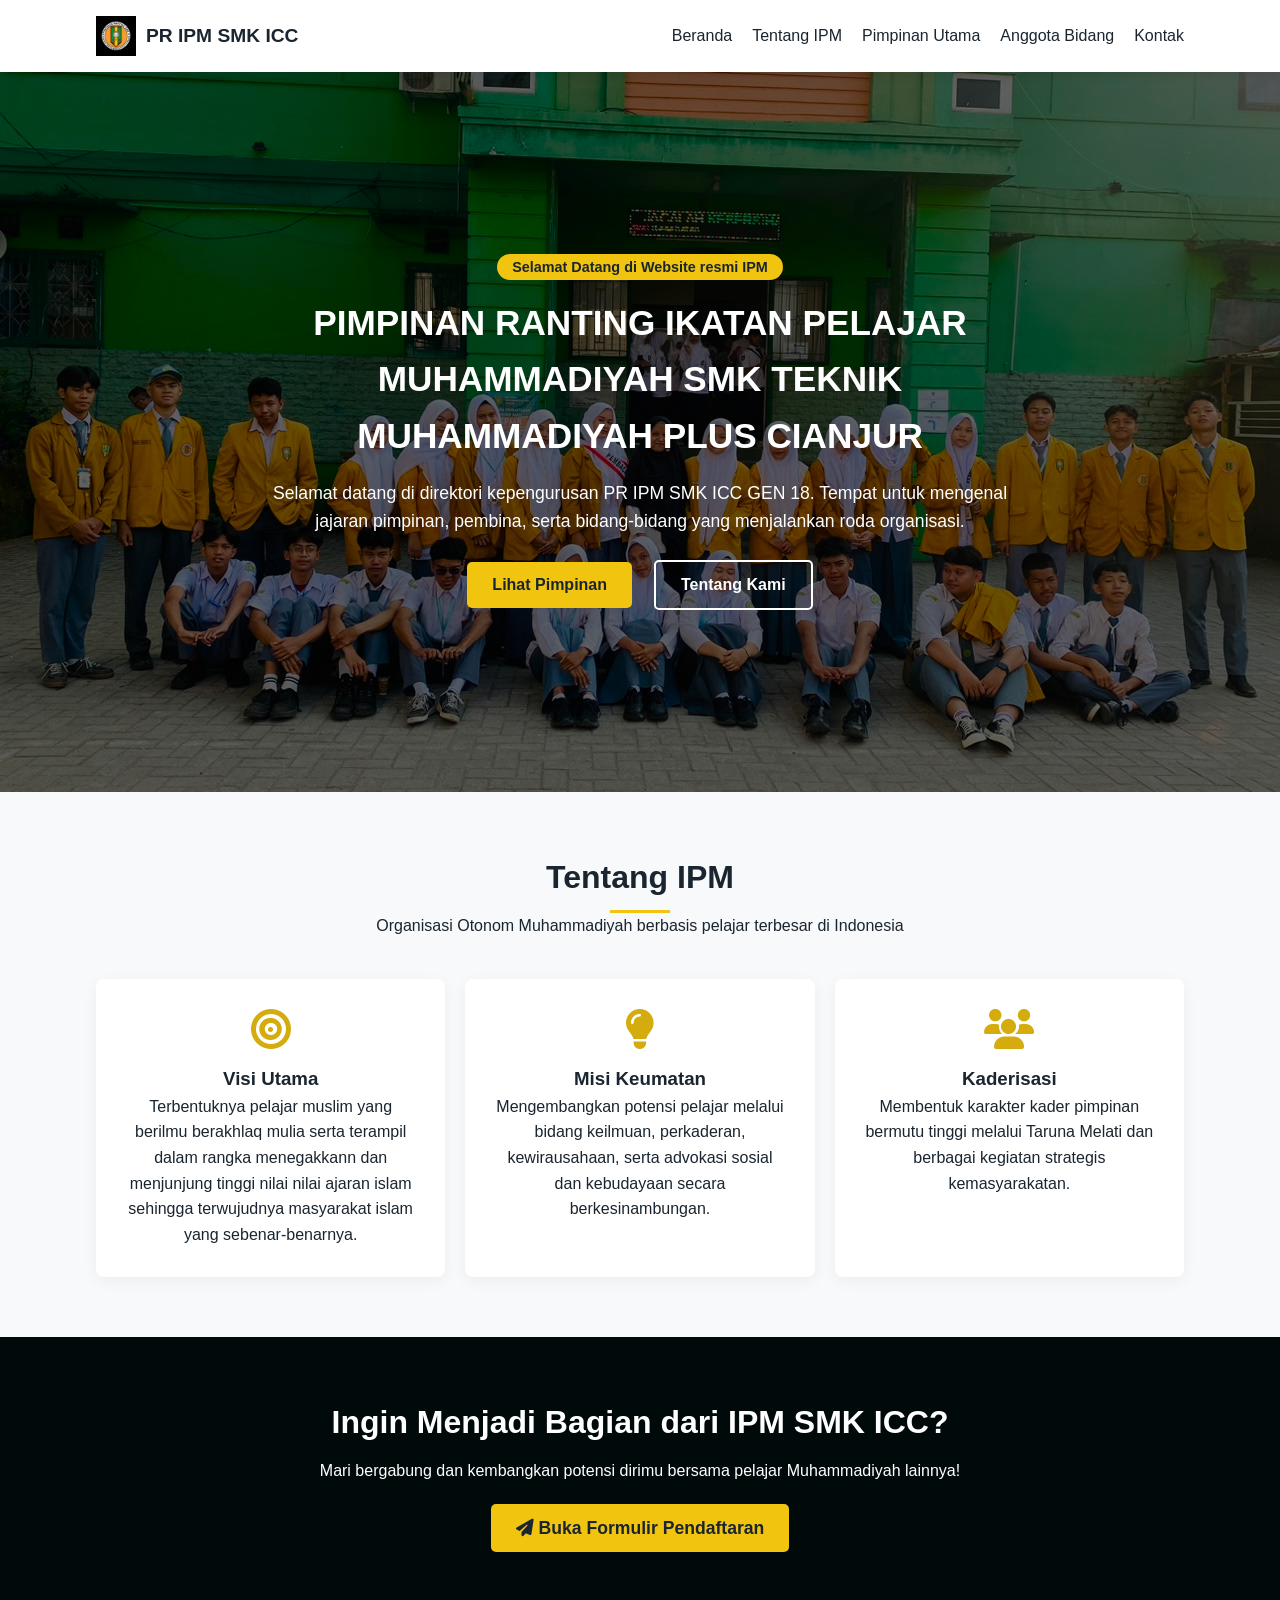
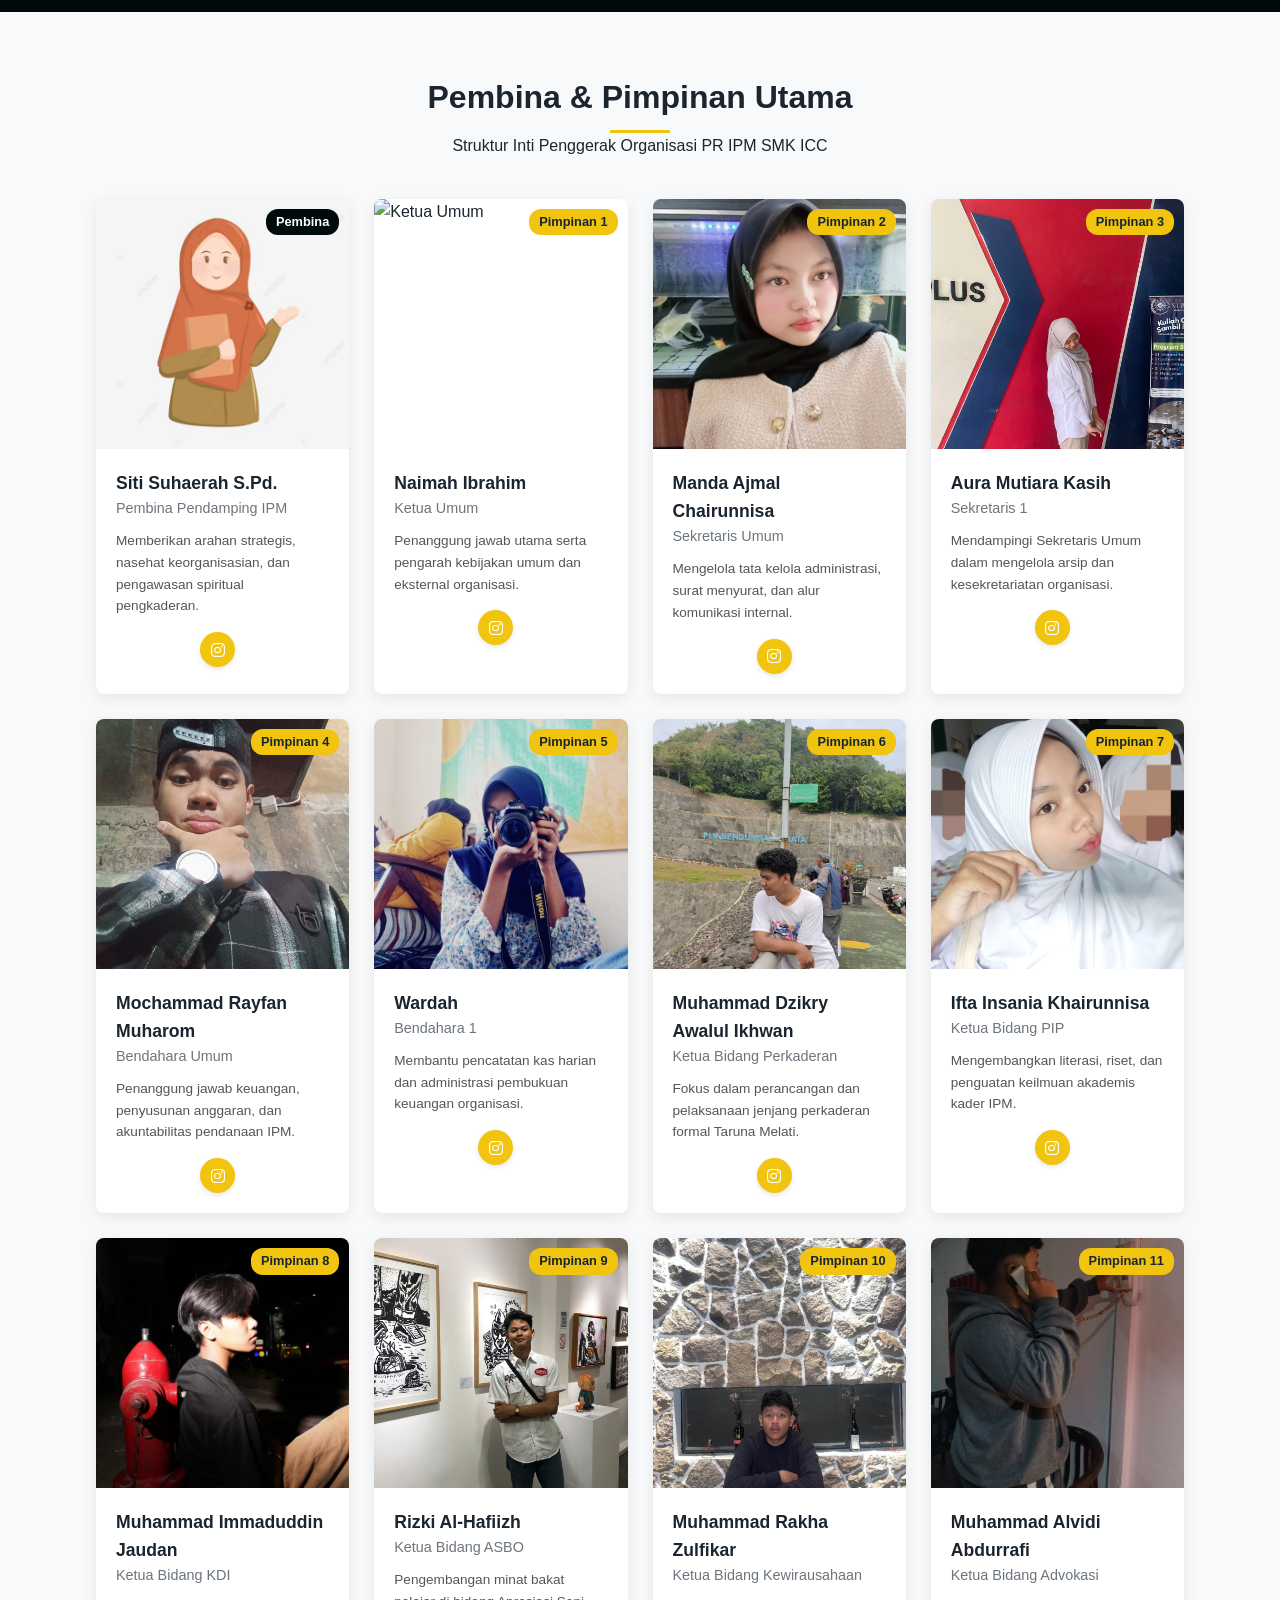
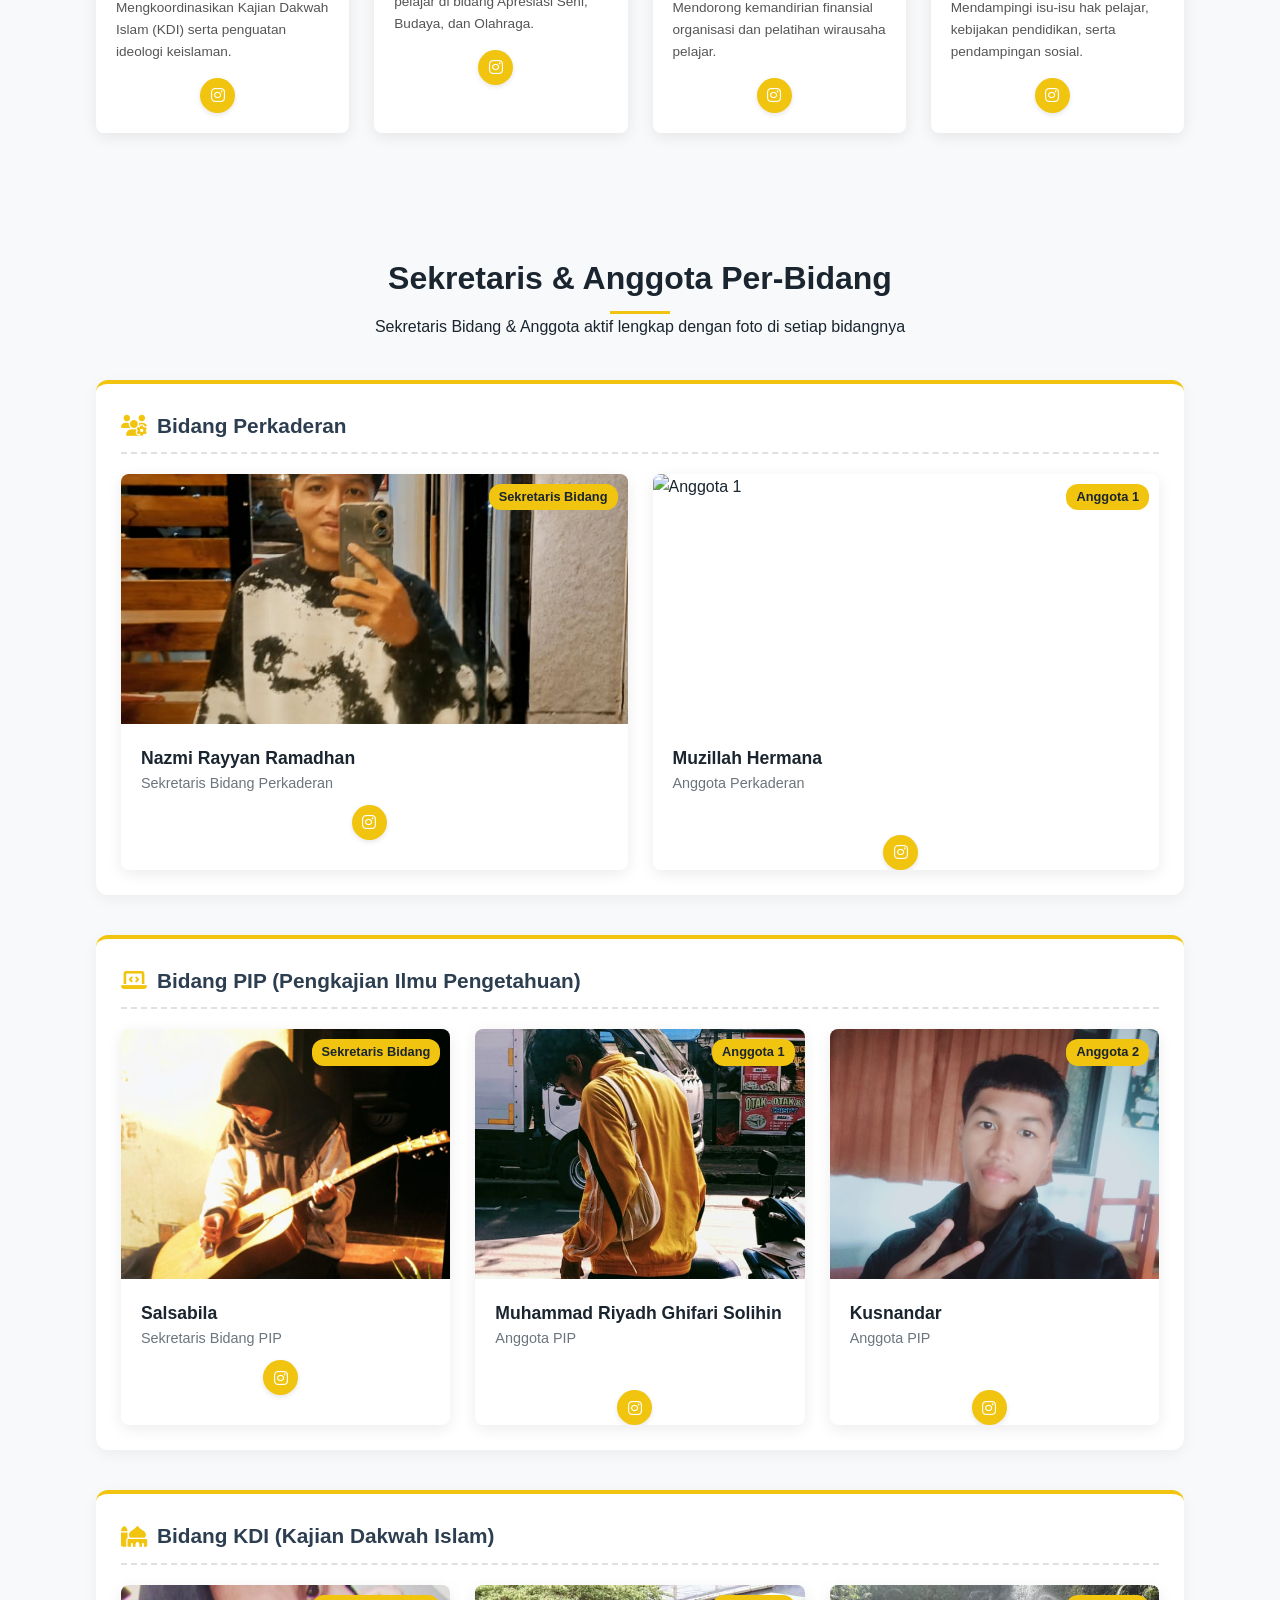
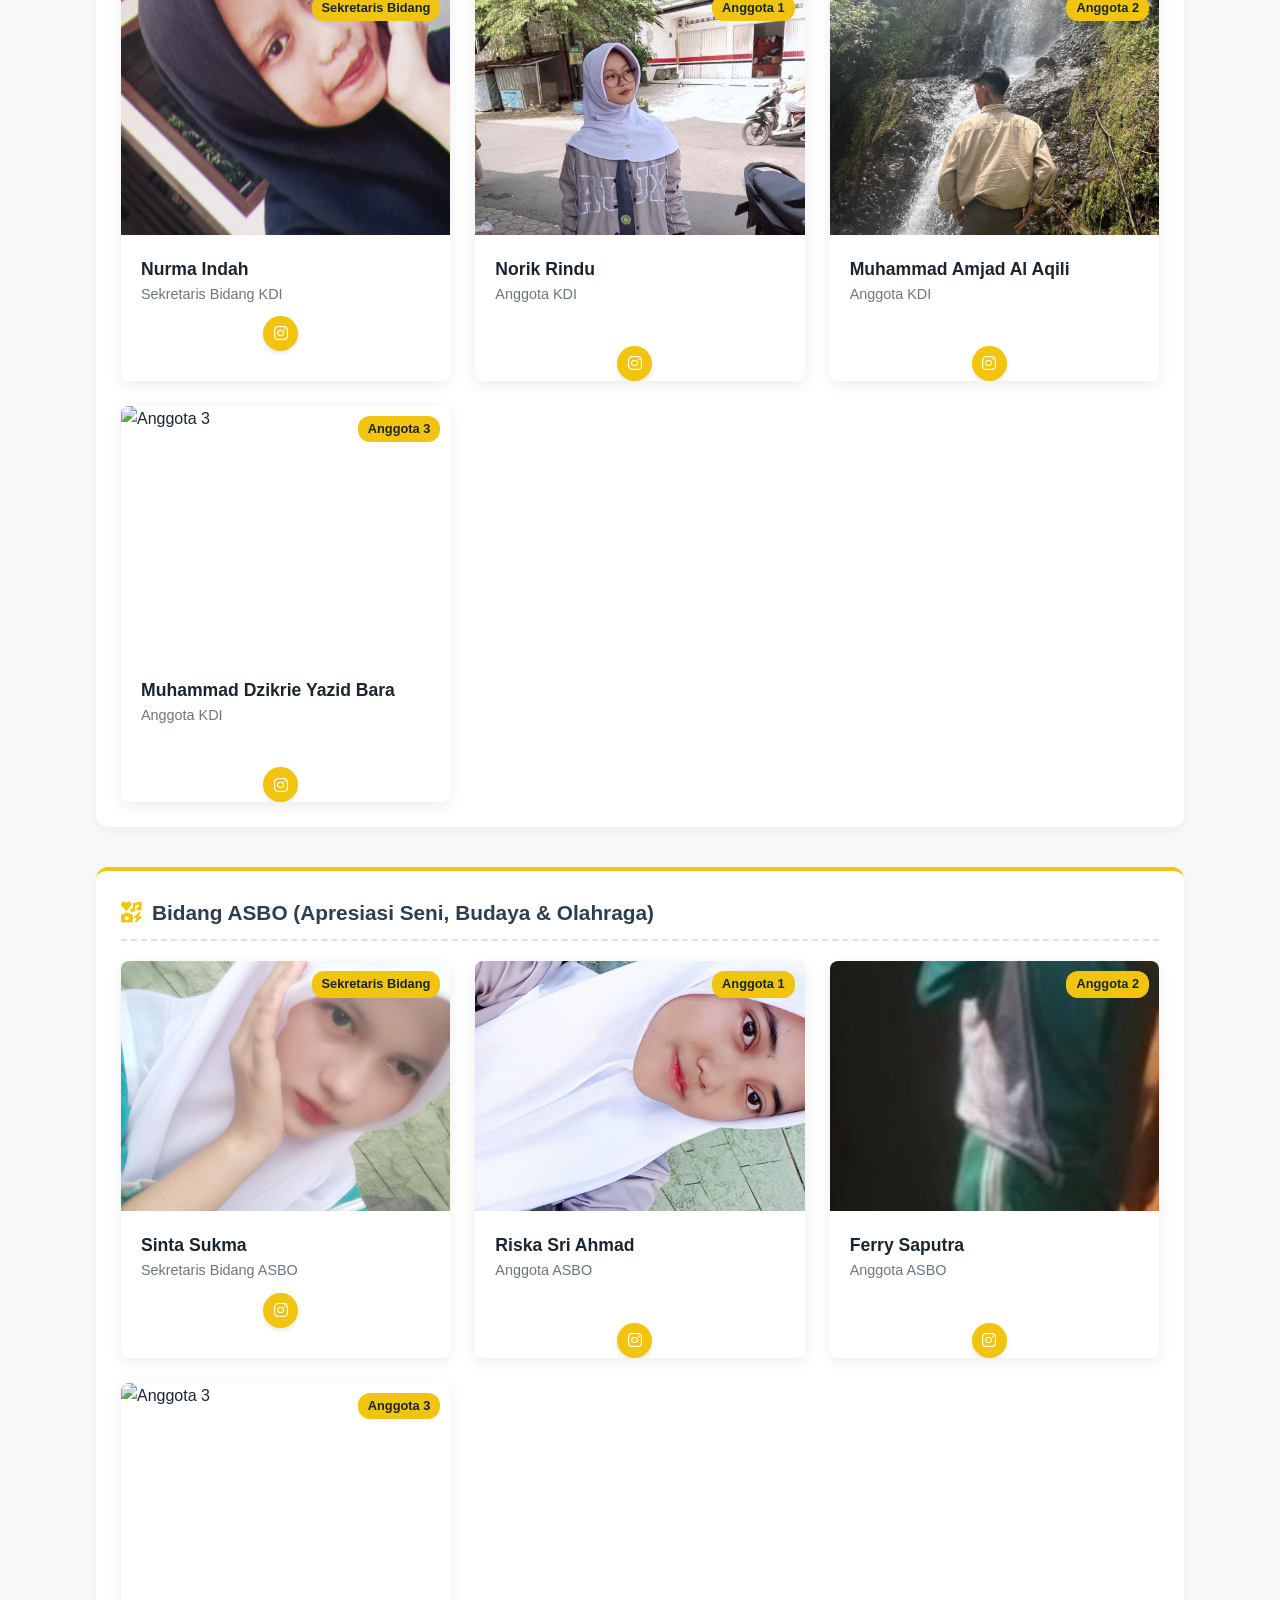
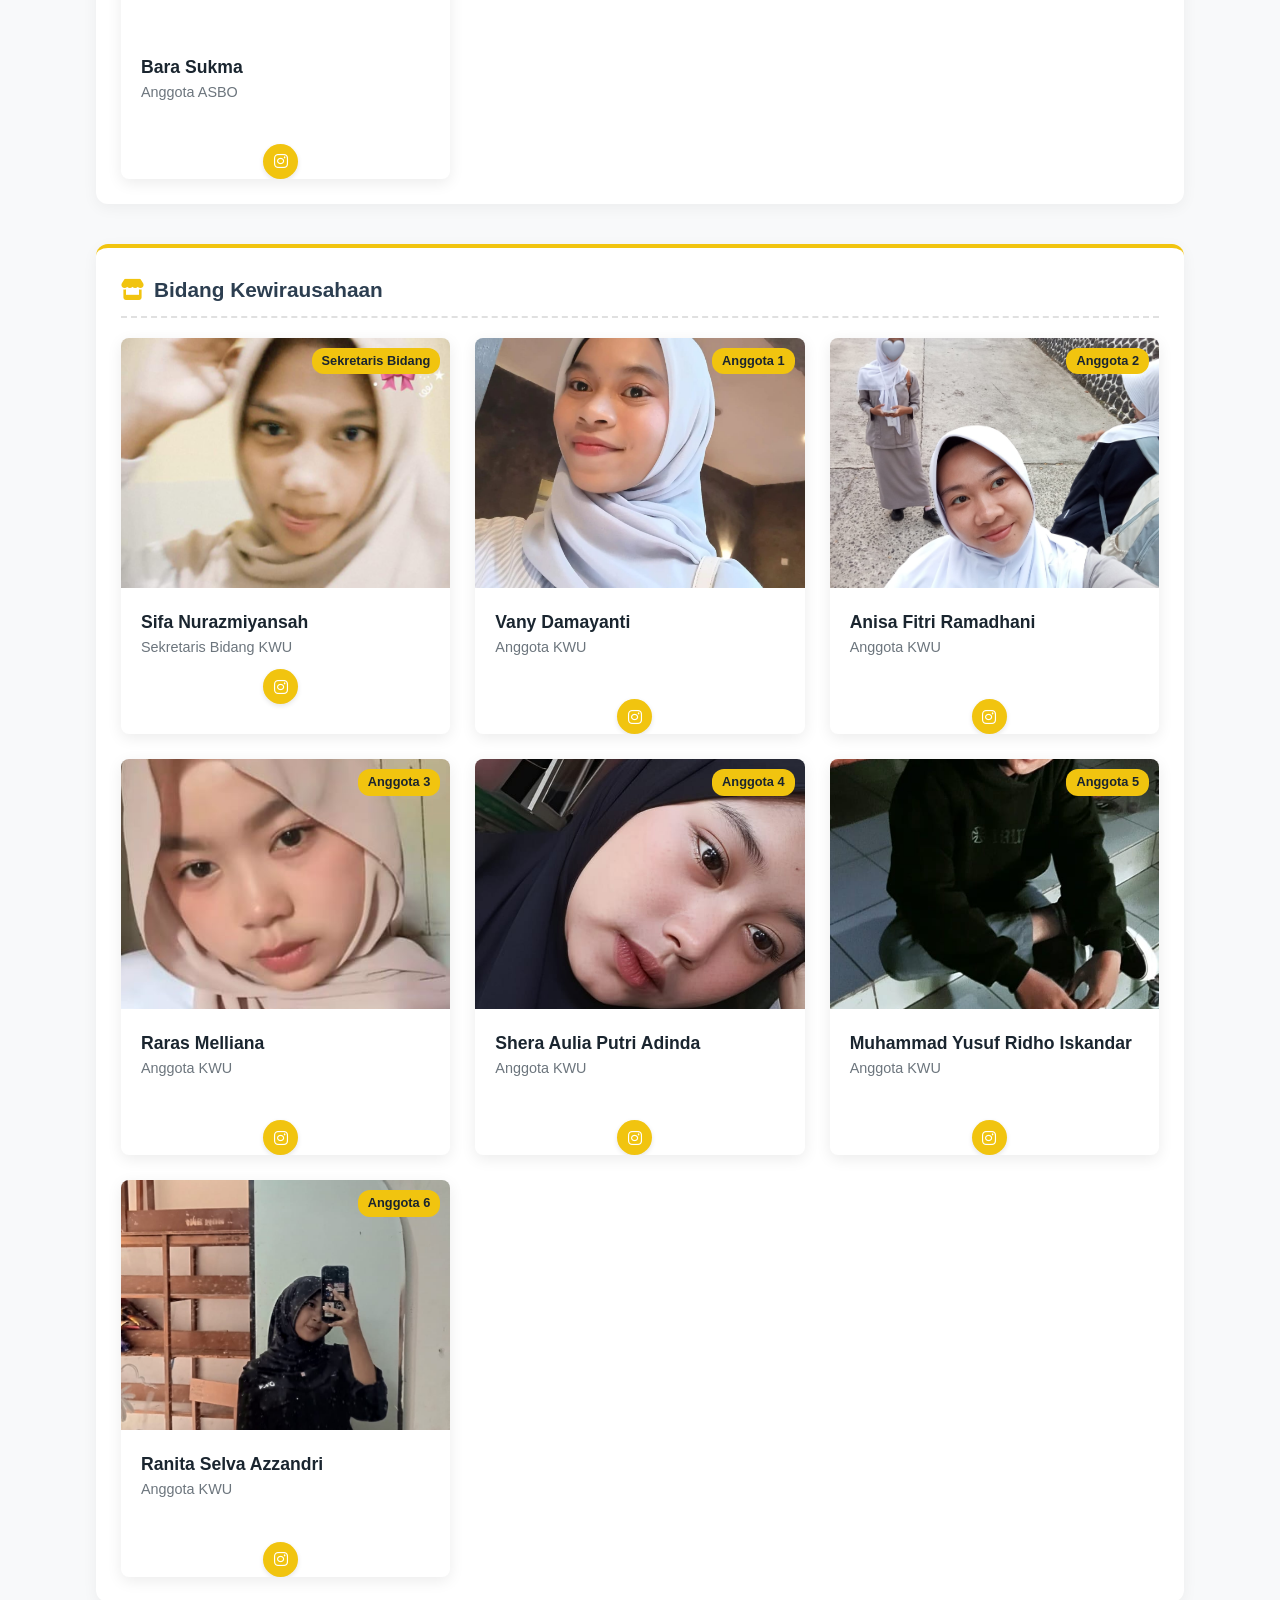
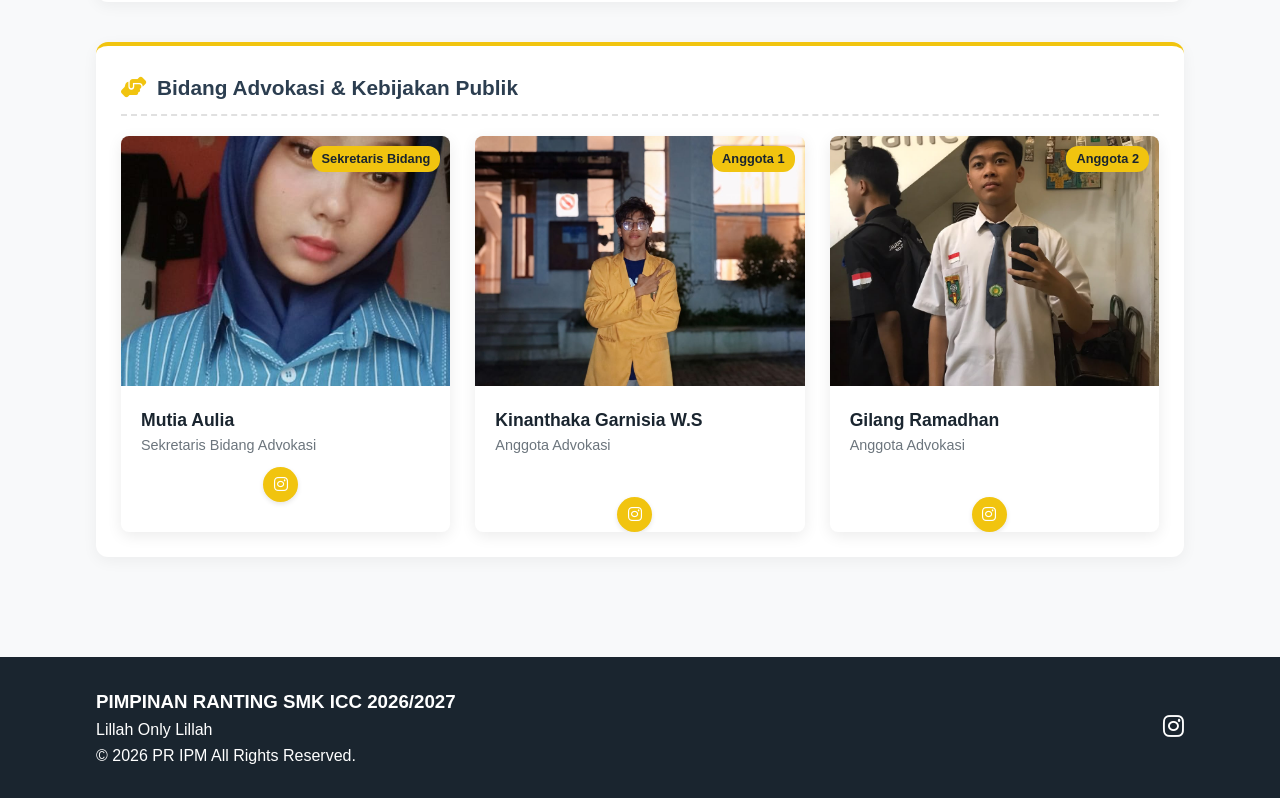
==== index.html @ 5fd7445e "Add files via upload" ====
<!DOCTYPE html>
<html lang="id">
<head>
    <meta charset="UTF-8">
    <meta name="viewport" content="width=device-width, initial-scale=1.0">
    <title>PR IPM SMK ICC - Profil Organisasi</title>
    <link rel="icon" type="image/png" sizes="32x32" href="images/logodanfaviconnobg.jpeg">
    <link rel="apple-touch-icon" sizes="180x180" href="images/logodanfaviconnobg.jpeg">
    <link rel="stylesheet" href="style.css">
    <link rel="stylesheet" href="https://cdnjs.cloudflare.com/ajax/libs/font-awesome/6.4.0/css/all.min.css">
</head>
<body>

    <!-- Header / Navigasi -->
    <header>
        <div class="container navbar">
            <div class="logo">
               <img src="images/logodanfaviconnobg.jpeg" alt="Logo Utama IPM" class="hero-logo">
                <span>PR IPM<b> SMK ICC</b></span>
            </div>
            <nav>
                <ul class="nav-links" id="navLinks">
                    <li><a href="#home">Beranda</a></li>
                    <li><a href="#about">Tentang IPM</a></li>
                    <li><a href="#pimpinan">Pimpinan Utama</a></li>
                    <li><a href="#struktur-bidang">Anggota Bidang</a></li>
                    <li><a href="#kontak">Kontak</a></li>
                </ul>
            </nav>
            <div class="menu-toggle" id="menuToggle">
                <i class="fa-solid fa-bars"></i>
            </div>
        </div>
    </header>

    <!-- Hero Section -->
    <section id="home" class="hero">
     <div class="hero-content">
    <span class="badge">Selamat Datang di Website resmi IPM</span>
    <h1>PIMPINAN RANTING IKATAN PELAJAR MUHAMMADIYAH SMK TEKNIK MUHAMMADIYAH PLUS CIANJUR</h1>
    <p>Selamat datang di direktori kepengurusan PR IPM SMK ICC GEN 18. Tempat untuk mengenal jajaran pimpinan, pembina, serta bidang-bidang yang menjalankan roda organisasi.<p>
    
    <!-- PASTIKAN KEDUA TOMBOL DIBUNGKUS KELAS INI -->
    <div class="hero-buttons">
        <a href="#pimpinan" class="btn btn-primary">Lihat Pimpinan</a>
        <a href="#about" class="btn btn-secondary">Tentang Kami</a>
    </div>
</div>
    </section>

    <!-- Tentang IPM -->
    <section id="about" class="about">
        <div class="container">
            <div class="section-title">
                <h2>Tentang IPM</h2>
                <p>Organisasi Otonom Muhammadiyah berbasis pelajar terbesar di Indonesia</p>
            </div>
            <div class="about-grid">
                <div class="about-card">
                    <i class="fa-solid fa-bullseye card-icon"></i>
                    <h3>Visi Utama</h3>
                    <p>Terbentuknya pelajar muslim yang berilmu berakhlaq mulia serta terampil dalam rangka menegakkann dan menjunjung tinggi nilai nilai ajaran islam sehingga terwujudnya masyarakat islam yang sebenar-benarnya.</p>
                </div>
                <div class="about-card">
                    <i class="fa-solid fa-lightbulb card-icon"></i>
                    <h3>Misi Keumatan</h3>
                    <p>Mengembangkan potensi pelajar melalui bidang keilmuan, perkaderan, kewirausahaan, serta advokasi sosial dan kebudayaan secara berkesinambungan.</p>
                </div>
                <div class="about-card">
                    <i class="fa-solid fa-users card-icon"></i>
                    <h3>Kaderisasi</h3>
                    <p>Membentuk karakter kader pimpinan bermutu tinggi melalui Taruna Melati dan berbagai kegiatan strategis kemasyarakatan.</p>
                </div>
            </div>
        </div>
    </section>

    <!-- Banner Ajakan Pendaftaran -->
    <section class="registration-banner">
        <div class="container registration-content">
            <h2>Ingin Menjadi Bagian dari IPM SMK ICC?</h2>
            <p>Mari bergabung dan kembangkan potensi dirimu bersama pelajar Muhammadiyah lainnya!</p>
            <a href="pendaftaran.html" class="btn btn-register-large">
                <i class="fa-solid fa-paper-plane"></i> Buka Formulir Pendaftaran
            </a>
        </div>
    </section>

    
    <!-- ================= SECTION 1: PEMBINA & PIMPINAN UTAMA ================= -->
    <section id="pimpinan" class="team">
        <div class="container">
            <div class="section-title">
                <h2>Pembina & Pimpinan Utama</h2>
                <p>Struktur Inti Penggerak Organisasi PR IPM SMK ICC</p>
            </div>

            <div class="team-grid">
                <!-- Pembina -->
                <div class="team-card">
                    <div class="team-img-wrapper">
                        <img src="images/pembinaipmjpg.jfif" alt="Pembina IPM">
                        <span class="role-badge pembina-badge">Pembina</span>
                    </div>
                    <div class="team-info">
                        <h3>Siti Suhaerah S.Pd.</h3>
                        <p class="position">Pembina Pendamping IPM</p>
                        <p class="bio">Memberikan arahan strategis, nasehat keorganisasian, dan pengawasan spiritual pengkaderan.</p>
                        <div class="social-links">
                            <a href="https://www.instagram.com/namaprofilig_kamu" target="_blank" rel="noopener noreferrer">
                             <i class="fa-brands fa-instagram"></i>
                              </a>
                        </div>
                    </div>
                </div>

                <!-- 1. Ketua Umum -->
                <div class="team-card">
                    <div class="team-img-wrapper">
                        <img src="https://images.unsplash.com/photo-1507003211169-0a1dd7228f2d?auto=format&fit=crop&q=80&w=500" alt="Ketua Umum">
                        <span class="role-badge">Pimpinan 1</span>
                    </div>
                    <div class="team-info">
                        <h3>Naimah Ibrahim</h3>
                        <p class="position">Ketua Umum</p>
                        <p class="bio">Penanggung jawab utama serta pengarah kebijakan umum dan eksternal organisasi.</p>
                        <div class="social-links">
                            <a href="https://www.instagram.com/nemahmdn_" target="_blank" rel="noopener noreferrer">
                             <i class="fa-brands fa-instagram"></i>
                              </a>
                        </div>
                    </div>
                </div>

                <!-- 2. Sekretaris Umum -->
                <div class="team-card">
                    <div class="team-img-wrapper">
                        <img src="images/sekum.jpeg" alt="Sekretaris Umum">
                        <span class="role-badge">Pimpinan 2</span>
                    </div>
                    <div class="team-info">
                        <h3>Manda Ajmal Chairunnisa</h3>
                        <p class="position">Sekretaris Umum</p>
                        <p class="bio">Mengelola tata kelola administrasi, surat menyurat, dan alur komunikasi internal.</p>
                        <div class="social-links">
                            <a href="https://www.instagram.com/love_lymanda" target="_blank" rel="noopener noreferrer">
                             <i class="fa-brands fa-instagram"></i>
                              </a>
                        </div>
                    </div>
                </div>

                <!-- 3. Sekretaris 1 -->
                <div class="team-card">
                    <div class="team-img-wrapper">
                        <img src="images/sektu.jpeg" alt="Sekretaris 1">
                        <span class="role-badge">Pimpinan 3</span>
                    </div>
                    <div class="team-info">
                        <h3>Aura Mutiara Kasih</h3>
                        <p class="position">Sekretaris 1</p>
                        <p class="bio">Mendampingi Sekretaris Umum dalam mengelola arsip dan kesekretariatan organisasi.</p>
                        <div class="social-links">
                            <a href="https://www.instagram.com/aurapearlyyy" target="_blank" rel="noopener noreferrer">
                             <i class="fa-brands fa-instagram"></i>
                              </a>
                        </div>
                    </div>
                </div>

                <!-- 4. Bendahara Umum -->
                <div class="team-card">
                    <div class="team-img-wrapper">
                        <img src="images/bendumganteng.jpeg" alt="Bendahara Umum">
                        <span class="role-badge">Pimpinan 4</span>
                    </div>
                    <div class="team-info">
                        <h3>Mochammad Rayfan Muharom</h3>
                        <p class="position">Bendahara Umum</p>
                        <p class="bio">Penanggung jawab keuangan, penyusunan anggaran, dan akuntabilitas pendanaan IPM.</p>
                        <div class="social-links">
                            <a href="https://www.instagram.com/theyycallmereyyy" target="_blank" rel="noopener noreferrer">
                             <i class="fa-brands fa-instagram"></i>
                              </a>
                        </div>
                    </div>
                </div>

                <!-- 5. Bendahara 1 -->
                <div class="team-card">
                    <div class="team-img-wrapper">
                        <img src="images/bendaharasatu.jpeg" alt="Bendahara 1">
                        <span class="role-badge">Pimpinan 5</span>
                    </div>
                    <div class="team-info">
                        <h3>Wardah</h3>
                        <p class="position">Bendahara 1</p>
                        <p class="bio">Membantu pencatatan kas harian dan administrasi pembukuan keuangan organisasi.</p>
                        <div class="social-links">
                            <a href="https://www.instagram.com/yone_woo" target="_blank" rel="noopener noreferrer">
                             <i class="fa-brands fa-instagram"></i>
                              </a>
                        </div>
                    </div>
                </div>

                <!-- 6. Kabid Perkaderan -->
                <div class="team-card">
                    <div class="team-img-wrapper">
                        <img src="images/kabidperka.png" alt="Kabid Perkaderan">
                        <span class="role-badge">Pimpinan 6</span>
                    </div>
                    <div class="team-info">
                        <h3>Muhammad Dzikry Awalul Ikhwan</h3>
                        <p class="position">Ketua Bidang Perkaderan</p>
                        <p class="bio">Fokus dalam perancangan dan pelaksanaan jenjang perkaderan formal Taruna Melati.</p>
                        <div class="social-links">
                            <a href="https://www.instagram.com/alul76541" target="_blank" rel="noopener noreferrer">
                             <i class="fa-brands fa-instagram"></i>
                              </a>
                        </div>
                    </div>
                </div>

                <!-- 7. Kabid PIP -->
                <div class="team-card">
                    <div class="team-img-wrapper">
                        <img src="images/kabidpip.jpeg" alt="Kabid PIP">
                        <span class="role-badge">Pimpinan 7</span>
                    </div>
                    <div class="team-info">
                        <h3>Ifta Insania Khairunnisa</h3>
                        <p class="position">Ketua Bidang PIP</p>
                        <p class="bio">Mengembangkan literasi, riset, dan penguatan keilmuan akademis kader IPM.</p>
                        <div class="social-links">
                            <a href="https://www.instagram.com/ifta_mintchoco" target="_blank" rel="noopener noreferrer">
                             <i class="fa-brands fa-instagram"></i>
                              </a>
                        </div>
                    </div>
                </div>

                <!-- 8. Kabid KDI -->
                <div class="team-card">
                    <div class="team-img-wrapper">
                        <img src="images/kabidkdi.png" alt="Kabid KDI">
                        <span class="role-badge">Pimpinan 8</span>
                    </div>
                    <div class="team-info">
                        <h3>Muhammad Immaduddin Jaudan</h3>
                        <p class="position">Ketua Bidang KDI</p>
                        <p class="bio">Mengkoordinasikan Kajian Dakwah Islam (KDI) serta penguatan ideologi keislaman.</p>
                        <div class="social-links">
                            <a href="https://www.instagram.com/_imaddn_jaudan" target="_blank" rel="noopener noreferrer">
                             <i class="fa-brands fa-instagram"></i>
                              </a>
                        </div>
                    </div>
                </div>

                <!-- 9. Kabid ASBO -->
                <div class="team-card">
                    <div class="team-img-wrapper">
                        <img src="images/kabidasbo.jpeg" alt="Kabid ASBO">
                        <span class="role-badge">Pimpinan 9</span>
                    </div>
                    <div class="team-info">
                        <h3>Rizki Al-Hafiizh</h3>
                        <p class="position">Ketua Bidang ASBO</p>
                        <p class="bio">Pengembangan minat bakat pelajar di bidang Apresiasi Seni, Budaya, dan Olahraga.</p>
                        <div class="social-links">
                            <a href="https://www.instagram.com/hafiizh001" target="_blank" rel="noopener noreferrer">
                             <i class="fa-brands fa-instagram"></i>
                              </a>
                        </div>
                    </div>
                </div>

                <!-- 10. Kabid KWU -->
                <div class="team-card">
                    <div class="team-img-wrapper">
                        <img src="images/kabidkwu.png" alt="Kabid KWU">
                        <span class="role-badge">Pimpinan 10</span>
                    </div>
                    <div class="team-info">
                        <h3>Muhammad Rakha Zulfikar</h3>
                        <p class="position">Ketua Bidang Kewirausahaan</p>
                        <p class="bio">Mendorong kemandirian finansial organisasi dan pelatihan wirausaha pelajar.</p>
                        <div class="social-links">
                            <a href="https://www.instagram.com/rakha_oo1" target="_blank" rel="noopener noreferrer">
                             <i class="fa-brands fa-instagram"></i>
                              </a>
                        </div>
                    </div>
                </div>

                <!-- 11. Kabid Advokasi -->
                <div class="team-card">
                    <div class="team-img-wrapper">
                        <img src="images/kabidadvo.jpeg" alt="Kabid Advokasi">
                        <span class="role-badge">Pimpinan 11</span>
                    </div>
                    <div class="team-info">
                        <h3>Muhammad Alvidi Abdurrafi</h3>
                        <p class="position">Ketua Bidang Advokasi</p>
                        <p class="bio">Mendampingi isu-isu hak pelajar, kebijakan pendidikan, serta pendampingan sosial.</p>
                        <div class="social-links">
                            <a href="https://www.instagram.com/_205609" target="_blank" rel="noopener noreferrer">
                             <i class="fa-brands fa-instagram"></i>
                              </a>
                        </div>
                    </div>
                </div>

            </div>
        </div>
    </section>


    <!-- ================= SECTION 2: STRUKTUR SEKRETARIS & ANGGOTA BIDANG ================= -->
    <section id="struktur-bidang" class="bidang-section">
        <div class="container">
            <div class="section-title">
                <h2>Sekretaris & Anggota Per-Bidang</h2>
                <p>Sekretaris Bidang & Anggota aktif lengkap dengan foto di setiap bidangnya</p>
            </div>

            <!-- BIDANG 1: PERKADERAN -->
            <div class="bidang-block">
                <h3 class="bidang-title"><i class="fa-solid fa-users-gear"></i> Bidang Perkaderan</h3>
                <div class="team-grid">
                    <!-- Sekbid -->
                    <div class="team-card">
                        <div class="team-img-wrapper">
                            <img src="images/sekbidperka.jpeg" alt="Sekbid Perkaderan">
                            <span class="role-badge sekbid-badge">Sekretaris Bidang</span>
                        </div>
                        <div class="team-info">
                            <h3>Nazmi Rayyan Ramadhan</h3>
                            <p class="position">Sekretaris Bidang Perkaderan</p>
                            <div class="social-links">
                            <a href="https://www.instagram.com/nazz_oconner" target="_blank" rel="noopener noreferrer">
                             <i class="fa-brands fa-instagram"></i>
                              </a>
                        </div>
                        </div>
                    </div>
                    <!-- Anggota 1-5 -->
                    <div class="team-card"><div class="team-img-wrapper"><img src="https://images.unsplash.com/photo-1507003211169-0a1dd7228f2d?auto=format&fit=crop&q=80&w=500" alt="Anggota 1"><span class="role-badge anggota-badge">Anggota 1</span></div><div class="team-info"><h3>Muzillah Hermana</h3><p class="position">Anggota Perkaderan</p></div>
                <div class="social-links">
                            <a href="https://www.instagram.com/namaprofilig_kamu" target="_blank" rel="noopener noreferrer">
                             <i class="fa-brands fa-instagram"></i>
                              </a>
                        </div>
                    </div>
                </div>
            </div>

            <!-- BIDANG 2: PIP -->
            <div class="bidang-block">
                <h3 class="bidang-title"><i class="fa-solid fa-laptop-code"></i> Bidang PIP (Pengkajian Ilmu Pengetahuan)</h3>
                <div class="team-grid">
                    <div class="team-card">
                        <div class="team-img-wrapper">
                            <img src="images/sekbidpip.jpeg" alt="Sekbid PIP">
                            <span class="role-badge sekbid-badge">Sekretaris Bidang</span>
                        </div>
                        <div class="team-info">
                            <h3>Salsabila</h3>
                            <p class="position">Sekretaris Bidang PIP</p><div class="social-links">
                            <a href="https://www.instagram.com/bilaajah_nell " target="_blank" rel="noopener noreferrer">
                             <i class="fa-brands fa-instagram"></i>
                              </a>
                        </div>

                        </div>
                    </div>
                    <div class="team-card"><div class="team-img-wrapper"><img src="images/angbid1pip.jpeg" alt="Anggota 1"><span class="role-badge anggota-badge">Anggota 1</span></div><div class="team-info"><h3>Muhammad Riyadh Ghifari Solihin</h3><p class="position">Anggota PIP</p></div>
                <div class="social-links">
                            <a href="https://www.instagram.com/ryuuuu_133" target="_blank" rel="noopener noreferrer">
                             <i class="fa-brands fa-instagram"></i>
                              </a>
                        </div>
                    </div>
                    <div class="team-card"><div class="team-img-wrapper"><img src="images/angbid2pip.jpeg" alt="Anggota 2"><span class="role-badge anggota-badge">Anggota 2</span></div><div class="team-info"><h3>Kusnandar</h3><p class="position">Anggota PIP</p></div>
                    <div class="social-links">
                            <a href="https://www.instagram.com/nards_123" target="_blank" rel="noopener noreferrer">
                             <i class="fa-brands fa-instagram"></i>
                              </a>
                        </div>
                    </div>
                   
                </div>
            </div>

            <!-- BIDANG 3: KDI -->
            <div class="bidang-block">
                <h3 class="bidang-title"><i class="fa-solid fa-mosque"></i> Bidang KDI (Kajian Dakwah Islam)</h3>
                <div class="team-grid">
                    <div class="team-card">
                        <div class="team-img-wrapper">
                            <img src="images/sekbidkdi.jpeg" alt="Sekbid KDI">
                            <span class="role-badge sekbid-badge">Sekretaris Bidang</span>
                        </div>
                        <div class="team-info">
                            <h3>Nurma Indah</h3>
                            <p class="position">Sekretaris Bidang KDI</p>
                            <div class="social-links">
                            <a href="https://www.instagram.com/nnurrmaaaaa" target="_blank" rel="noopener noreferrer">
                             <i class="fa-brands fa-instagram"></i>
                              </a>
                        </div>
                        </div>
                    </div>
                    <div class="team-card"><div class="team-img-wrapper"><img src="images/angbidkdi1.jpeg" alt="Anggota 1"><span class="role-badge anggota-badge">Anggota 1</span></div><div class="team-info"><h3>Norik Rindu</h3><p class="position">Anggota KDI</p></div>
                <div class="social-links">
                            <a href="https://www.instagram.com/kironudnir" target="_blank" rel="noopener noreferrer">
                             <i class="fa-brands fa-instagram"></i>
                              </a>
                        </div>
                    </div>
                    <div class="team-card"><div class="team-img-wrapper"><img src="images/angbid2kdi.jpeg" alt="Anggota 2"><span class="role-badge anggota-badge">Anggota 2</span></div><div class="team-info"><h3>Muhammad Amjad Al Aqili</h3><p class="position">Anggota KDI</p></div>
                <div class="social-links">
                            <a href="https://www.instagram.com/al_qil29" target="_blank" rel="noopener noreferrer">
                             <i class="fa-brands fa-instagram"></i>
                              </a>
                        </div>
                    </div>
                    <div class="team-card"><div class="team-img-wrapper"><img src="https://images.unsplash.com/photo-1534528741775-53994a69daeb?auto=format&fit=crop&q=80&w=500" alt="Anggota 3"><span class="role-badge anggota-badge">Anggota 3</span></div><div class="team-info"><h3>Muhammad Dzikrie Yazid Bara</h3><p class="position">Anggota KDI</p></div>
                <div class="social-links">
                            <a href="https://www.instagram.com/namaprofilig_kamu" target="_blank" rel="noopener noreferrer">
                             <i class="fa-brands fa-instagram"></i>
                              </a>
                        </div>
                    </div>
                   
                </div>
            </div>

            <!-- BIDANG 4: ASBO -->
            <div class="bidang-block">
                <h3 class="bidang-title"><i class="fa-solid fa-icons"></i> Bidang ASBO (Apresiasi Seni, Budaya & Olahraga)</h3>
                <div class="team-grid">
                    <div class="team-card">
                        <div class="team-img-wrapper">
                            <img src="images/sekbidasbo.jpeg" alt="Sekbid ASBO">
                            <span class="role-badge sekbid-badge">Sekretaris Bidang</span>
                        </div>
                        <div class="team-info">
                            <h3>Sinta Sukma</h3>
                            <p class="position">Sekretaris Bidang ASBO</p>
                            <div class="social-links">
                            <a href="https://www.instagram.com/shen_s.t.a" target="_blank" rel="noopener noreferrer">
                             <i class="fa-brands fa-instagram"></i>
                              </a>
                        </div>
                    </div>
                    </div>
                    <div class="team-card"><div class="team-img-wrapper"><img src="images/angbidaso1.jpeg" alt="Anggota 1"><span class="role-badge anggota-badge">Anggota 1</span></div><div class="team-info"><h3>Riska Sri Ahmad</h3><p class="position">Anggota ASBO</p></div>
                <div class="social-links">
                            <a href="https://www.instagram.com/riss.62" target="_blank" rel="noopener noreferrer">
                             <i class="fa-brands fa-instagram"></i>
                              </a>
                        </div>
                    </div>
                    <div class="team-card"><div class="team-img-wrapper"><img src="images/angbidasbo2.jpeg" alt="Anggota 2"><span class="role-badge anggota-badge">Anggota 2</span></div><div class="team-info"><h3>Ferry Saputra</h3><p class="position">Anggota ASBO</p></div>
                <div class="social-links">
                            <a href="https://www.instagram.com/ferryysptra" target="_blank" rel="noopener noreferrer">
                             <i class="fa-brands fa-instagram"></i>
                              </a>
                        </div>
                    </div>
                    <div class="team-card"><div class="team-img-wrapper"><img src="https://images.unsplash.com/photo-1519085360753-af0119f7cbe7?auto=format&fit=crop&q=80&w=500" alt="Anggota 3"><span class="role-badge anggota-badge">Anggota 3</span></div><div class="team-info"><h3>Bara Sukma</h3><p class="position">Anggota ASBO</p></div>
                <div class="social-links">
                            <a href="https://www.instagram.com/namaprofilig_kamu" target="_blank" rel="noopener noreferrer">
                             <i class="fa-brands fa-instagram"></i>
                              </a>
                        </div>
                    </div>
                    
                </div>
            </div>

            <!-- BIDANG 5: KEWIRAUSAHAAN -->
            <div class="bidang-block">
                <h3 class="bidang-title"><i class="fa-solid fa-store"></i> Bidang Kewirausahaan</h3>
                <div class="team-grid">
                    <div class="team-card">
                        <div class="team-img-wrapper">
                            <img src="images/sekbidkwu.jpeg" alt="Sekbid KWU">
                            <span class="role-badge sekbid-badge">Sekretaris Bidang</span>
                        </div>
                        <div class="team-info">
                            <h3>Sifa Nurazmiyansah</h3>
                            <p class="position">Sekretaris Bidang KWU</p>
                            <div class="social-links">
                            <a href="https://www.instagram.com/syfaaaus" target="_blank" rel="noopener noreferrer">
                             <i class="fa-brands fa-instagram"></i>
                              </a>
                        </div>
                    </div>
                    </div>
                    <div class="team-card"><div class="team-img-wrapper"><img src="images/angbid1kwu.jpeg" alt="Anggota 1"><span class="role-badge anggota-badge">Anggota 1</span></div><div class="team-info"><h3>Vany Damayanti</h3><p class="position">Anggota KWU</p></div>
                <div class="social-links">
                            <a href="https://www.instagram.com/vanyy_dmynty" target="_blank" rel="noopener noreferrer">
                             <i class="fa-brands fa-instagram"></i>
                              </a>
                        </div>
                    </div>
                    <div class="team-card"><div class="team-img-wrapper"><img src="images/angbid2kwu.jpeg" alt="Anggota 2"><span class="role-badge anggota-badge">Anggota 2</span></div><div class="team-info"><h3>Anisa Fitri Ramadhani</h3><p class="position">Anggota KWU</p></div>
                <div class="social-links">
                            <a href="https://www.instagram.com/nisseeefr" target="_blank" rel="noopener noreferrer">
                             <i class="fa-brands fa-instagram"></i>
                              </a>
                        </div>
                </div>
                    <div class="team-card"><div class="team-img-wrapper"><img src="images/angbid3kwu.jpeg" alt="Anggota 3"><span class="role-badge anggota-badge">Anggota 3</span></div><div class="team-info"><h3>Raras Melliana</h3><p class="position">Anggota KWU</p></div>
                <div class="social-links">
                            <a href="https://www.instagram.com/mell.rrass" target="_blank" rel="noopener noreferrer">
                             <i class="fa-brands fa-instagram"></i>
                              </a>
                        </div>
                </div>
                    <div class="team-card"><div class="team-img-wrapper"><img src="images/angbid4kwu.jpeg" alt="Anggota 4"><span class="role-badge anggota-badge">Anggota 4</span></div><div class="team-info"><h3>Shera Aulia Putri Adinda</h3><p class="position">Anggota KWU</p></div>
                <div class="social-links">
                            <a href="https://www.instagram.com/namaprofilig_kamu" target="_blank" rel="noopener noreferrer">
                             <i class="fa-brands fa-instagram"></i>
                              </a>
                        </div>
                </div>
                    <div class="team-card"><div class="team-img-wrapper"><img src="images/angbidkwu5.jpeg" alt="Anggota 5"><span class="role-badge anggota-badge">Anggota 5</span></div><div class="team-info"><h3>Muhammad Yusuf Ridho Iskandar</h3><p class="position">Anggota KWU</p></div>
                <div class="social-links">
                            <a href="https://www.instagram.com/muhammad.yusuf308" target="_blank" rel="noopener noreferrer">
                             <i class="fa-brands fa-instagram"></i>
                              </a>
                        </div>
                </div>
                    <div class="team-card"><div class="team-img-wrapper"><img src="images/angbidkwu6.jpeg" alt="Anggota 6"><span class="role-badge anggota-badge">Anggota 6</span></div><div class="team-info"><h3>Ranita Selva Azzandri</h3><p class="position">Anggota KWU</p></div>
                <div class="social-links">
                            <a href="https://www.instagram.com/namaprofilig_kamu" target="_blank" rel="noopener noreferrer">
                             <i class="fa-brands fa-instagram"></i>
                              </a>
                        </div>
                </div>
                </div>
            </div>

            <!-- BIDANG 6: ADVOKASI -->
            <div class="bidang-block">
                <h3 class="bidang-title"><i class="fa-solid fa-handshake-angle"></i> Bidang Advokasi & Kebijakan Publik</h3>
                <div class="team-grid">
                    <div class="team-card">
                        <div class="team-img-wrapper">
                            <img src="images/sekbidadvo.jpeg" alt="Sekbid Advokasi">
                            <span class="role-badge sekbid-badge">Sekretaris Bidang</span>
                        </div>
                        <div class="team-info">
                            <h3>Mutia Aulia</h3>
                            <p class="position">Sekretaris Bidang Advokasi</p>
                            <div class="social-links">
                            <a href="https://www.instagram.com/mutexss" target="_blank" rel="noopener noreferrer">
                             <i class="fa-brands fa-instagram"></i>
                              </a>
                        </div>
                        </div>
                    </div>
                    <div class="team-card"><div class="team-img-wrapper"><img src="images/angbid2advo.jpeg" alt="Anggota 1"><span class="role-badge anggota-badge">Anggota 1</span></div><div class="team-info"><h3>Kinanthaka Garnisia W.S</h3><p class="position">Anggota Advokasi</p></div>
                <div class="social-links">
                            <a href="https://www.instagram.com/Keenanroses" target="_blank" rel="noopener noreferrer">
                             <i class="fa-brands fa-instagram"></i>
                              </a>
                        </div>
                </div>
                    <div class="team-card"><div class="team-img-wrapper"><img src="images/angbid3advo.jpeg" alt="Anggota 2"><span class="role-badge anggota-badge">Anggota 2</span></div><div class="team-info"><h3>Gilang Ramadhan</h3><p class="position">Anggota Advokasi</p></div>
                <div class="social-links">
                            <a href="https://www.instagram.com/muhammadgilang9231" target="_blank" rel="noopener noreferrer">
                             <i class="fa-brands fa-instagram"></i>
                              </a>
                        </div>
                </div>
                </div>
            </div>

        </div>
    </section>

    <!-- Footer -->
    <footer id="kontak">
        <div class="container footer-content">
            <div class="footer-info">
                <h3>PIMPINAN RANTING SMK ICC 2026/2027</h3>
                <p>Lillah Only Lillah</p>
                <p class="copy">&copy; 2026 PR IPM All Rights Reserved.</p>
            </div>
            <div class="footer-socials">
                <div class="footer-socials">
            <!-- TAMBAHKAN LINK INSTAGRAM IPM KAMU DI ATRIBUT href -->
            <a href="https://www.instagram.com/pripm.smkicc" target="_blank" rel="noopener noreferrer">
                <i class="fab fa-instagram"></i>
            </a>
        </div>
        </div>
    </footer>

    <script src="script.js"></script>
</body>
</html>
---- style.css ----
/* Reset & Styling Dasar */
* {
    margin: 0;
    padding: 0;
    box-sizing: border-box;
    font-family: 'Poppins', sans-serif;
}

:root {
    --primary: #f1c40f;
    --primary-dark: #d4ac0d;
    --secondary: #010a0a;
    --dark: #1a252f;
    --light: #f8f9fa;
    --gray: #6c757d;
}

body {
    background-color: var(--light);
    color: var(--dark);
    line-height: 1.6;
}

.container {
    width: 85%;
    max-width: 1200px;
    margin: 0 auto;
}

/* Header & Navigasi */
header {
    background-color: #fff;
    box-shadow: 0 2px 10px rgba(0,0,0,0.1);
    position: sticky;
    top: 0;
    z-index: 1000;
}

.navbar {
    display: flex;
    justify-content: space-between;
    align-items: center;
    padding: 1rem 0;
}

.logo {
    display: flex;
    align-items: center;
    gap: 10px;
    font-size: 1.2rem;
    font-weight: bold;
    color: var(--dark);
}

.logo-icon {
    font-size: 1.8rem;
    color: var(--primary-dark);
}

.nav-links {
    display: flex;
    list-style: none;
    gap: 20px;
}

.nav-links a {
    text-decoration: none;
    color: var(--dark);
    font-weight: 500;
    transition: 0.3s;
}

.nav-links a:hover {
    color: var(--primary-dark);
}

.menu-toggle {
    display: none;
    font-size: 1.5rem;
    cursor: pointer;
}

/* Hero Section */
.hero {
    background: linear-gradient(rgba(0,0,0,0.6), rgba(0,0,0,0.6)), url("images/pripmicc.jpeg") center/cover no-repeat;
    height: 80vh;
    display: flex;
    align-items: center;
    text-align: center;
    color: #fff;
    position: relative;
}

.hero-content {
    max-width: 800px;
}

.badge {
    background-color: var(--primary);
    color: var(--dark);
    padding: 5px 15px;
    border-radius: 20px;
    font-size: 0.9rem;
    font-weight: bold;
}

.hero h1 {
    font-size: 2.2rem;
    margin: 15px 0;
}

.hero p {
    font-size: 1.1rem;
    margin-bottom: 25px;
}

.btn {
    padding: 10px 25px;
    border-radius: 5px;
    text-decoration: none;
    font-weight: bold;
    transition: 0.3s;
    display: inline-block;
}

.btn-primary {
    background-color: var(--primary);
    color: var(--dark);
    margin-right: 10px;
}

.btn-primary:hover {
    background-color: var(--primary-dark);
}

.btn-secondary {
    background-color: transparent;
    color: #fff;
    border: 2px solid #fff;
}

.btn-secondary:hover {
    background-color: #fff;
    color: var(--dark);
}

/* Section General */
section {
    padding: 60px 0;
}

.section-title {
    text-align: center;
    margin-bottom: 40px;
}

.section-title h2 {
    font-size: 2rem;
    color: var(--dark);
    position: relative;
    padding-bottom: 10px;
}

.section-title h2::after {
    content: '';
    width: 60px;
    height: 3px;
    background-color: var(--primary);
    position: absolute;
    bottom: 0;
    left: 50%;
    transform: translateX(-50%);
}

/* About Section */
.about-grid {
    display: grid;
    grid-template-columns: repeat(auto-fit, minmax(280px, 1fr));
    gap: 20px;
}

.about-card {
    background: #fff;
    padding: 30px;
    border-radius: 8px;
    box-shadow: 0 4px 15px rgba(0,0,0,0.05);
    text-align: center;
}

.card-icon {
    font-size: 2.5rem;
    color: var(--primary-dark);
    margin-bottom: 15px;
}

/* Banner Pendaftaran */
.registration-banner {
    background-color: var(--secondary);
    color: #fff;
    text-align: center;
}

.registration-content h2 {
    font-size: 2rem;
    margin-bottom: 10px;
}

.btn-register-large {
    background-color: var(--primary);
    color: var(--dark);
    font-size: 1.1rem;
    padding: 15px 30px;
    margin-top: 20px;

}

.btn-register-large:hover {
    background-color: var(--primary-dark);
}

/* PDD Section */
.pdd-section {
    background-color: #fff;
}

.pdd-grid {
    display: grid;
    grid-template-columns: repeat(auto-fit, minmax(250px, 1fr));
    gap: 20px;
}

.pdd-item {
    padding: 20px;
    border-left: 4px solid var(--primary-dark);
    background-color: var(--light);
}

.pdd-item i {
    font-size: 2rem;
    color: var(--secondary);
    margin-bottom: 10px;
}

/* Pimpinan & Pembina */
.filter-buttons {
    display: flex;
    justify-content: center;
    gap: 10px;
    margin-bottom: 30px;
}

.filter-btn {
    padding: 8px 20px;
    border: none;
    background-color: #e0e0e0;
    cursor: pointer;
    border-radius: 20px;
    font-weight: 500;
}

.filter-btn.active {
    background-color: var(--primary);
    color: var(--dark);
}

.team-grid {
    display: grid;
    grid-template-columns: repeat(auto-fit, minmax(250px, 1fr));
    gap: 25px;
}

.team-card {
    background-color: #fff;
    border-radius: 8px;
    overflow: hidden;
    box-shadow: 0 4px 15px rgba(0,0,0,0.08);
}

.team-img-wrapper {
    position: relative;
    height: 250px;
}

.team-img-wrapper img {
    width: 100%;
    height: 100%;
    object-fit: cover;
}

.role-badge {
    position: absolute;
    top: 10px;
    right: 10px;
    background-color: var(--primary);
    padding: 3px 10px;
    border-radius: 12px;
    font-size: 0.8rem;
    font-weight: bold;
}

.pembina-badge {
    background-color: var(--secondary);
    color: #fff;
}

.team-info {
    padding: 20px;
}

.team-info h3 {
    font-size: 1.1rem;
}

.position {
    color: var(--gray);
    font-size: 0.9rem;
    margin-bottom: 10px;
}

.bio {
    font-size: 0.85rem;
    color: #555;
    margin-bottom: 15px;
}

.social-links a {
    color: var(--dark);
    margin-right: 10px;
    font-size: 1.1rem;
}

/* Footer */
footer {
    background-color: var(--dark);
    color: #fff;
    padding: 30px 0;
}

.footer-content {
    display: flex;
    justify-content: space-between;
    align-items: center;
    flex-wrap: wrap;
    gap: 20px;
}

.footer-socials a {
    color: #fff;
    font-size: 1.5rem;
    margin-left: 15px;
}

/* Responsive Navbar */
@media (max-width: 768px) {
    .menu-toggle {
        display: block;
    }
    .nav-links {
        display: none;
        flex-direction: column;
        position: absolute;
        top: 100%;
        left: 0;
        width: 100%;
        background-color: #fff;
        padding: 20px;
        box-shadow: 0 4px 10px rgba(0,0,0,0.1);
    }
    .nav-links.active {
        display: flex;
    }
}

.bidang-block {
    margin-bottom: 40px;
    background-color: #ffffff;
    padding: 25px;
    border-radius: 12px;
    box-shadow: 0 4px 15px rgba(0, 0, 0, 0.05); 
    border-top: 4px solid #f1c40f; 
}

.bidang-title {
    font-size: 1.3rem;
    color: #2c3e50;
    margin-bottom: 20px;
    padding-bottom: 10px;
    border-bottom: 2px dashed #e0e0e0; 
    display: flex;
    align-items: center;
    gap: 10px;
}

.bidang-title i {
    color: #f1c40f;
}
/* ==========================================
   PERBAIKAN LOGO INSTAGRAM DI KARTU ANGGOTA
   ========================================== */

/* Pastikan area link sosial media posisinya benar */
.team-card .social-links {
    display: flex;
    justify-content: center; /* Rata tengah */
    gap: 10px; /* Jarak antar ikon jika ada lebih dari 1 */
    margin-top: 10px; /* Jarak dari teks nama/jabatan */
    width: 100%;
}

/* Mengatur wadah lingkaran ikon IG */
.team-card .social-links a {
    display: flex;
    align-items: center;
    justify-content: center;
    width: 35px; /* Ukuran lingkaran fixed */
    height: 35px; /* Ukuran lingkaran fixed */
    background-color: #f1c40f; /* Warna kuning IPM */
    color: #ffffff; /* Warna ikon putih */
    border-radius: 50%; /* Membuat jadi lingkaran sempurna */
    text-decoration: none;
    transition: all 0.3s ease;
    font-size: 16px; /* Ukuran ikon di dalam lingkaran */
    box-shadow: 0 2px 5px rgba(0,0,0,0.1); /* Bayangan halus */
}

/* Efek Hover (Saat kursor di atas ikon) */
.team-card .social-links a:hover {
    background-color: #d4ac0d; /* Warna kuning lebih gelap */
    transform: translateY(-3px); /* Sedikit naik ke atas */
}

/* Memastikan ikon Font Awesome-nya sendiri tidak melar */
.team-card .social-links a i {
    margin: 0;
    padding: 0;
    line-height: 1;
}
.logo img {
    width: 40px;   /* Atur lebarnya saja */
    height: auto;  /* Tingginya otomatis menyesuaikan agar tidak gepeng */
}
/* Hero Section */
.hero {
    background: linear-gradient(rgba(0,0,0,0.6), rgba(0,0,0,0.6)), url("images/pripmicc.jpeg") center/cover no-repeat;
    height: 80vh;
    display: flex;
    align-items: center;
    text-align: center;
    color: #fff;
    position: relative;
}

.hero-content {
    max-width: 800px;
    margin: 0 auto; /* Tambahan: memastikan konten tetap di tengah */
    padding: 0 15px; /* Tambahan: agar tidak menempel di pinggir HP */
}

/* --- TAMBAHKAN KODE INI DI BAWAH .hero-content --- */
.hero-buttons {
    display: flex;
    justify-content: center;
    align-items: center;
    gap: 12px; /* Memberi jarak konsisten antar tombol */
    flex-wrap: wrap; /* Izinkan turun ke bawah jika layar sempit */
}

.badge {
    background-color: var(--primary);
    color: var(--dark);
    padding: 5px 15px;
    border-radius: 20px;
    font-size: 0.9rem;
    font-weight: bold;
}

.hero h1 {
    font-size: 2.2rem;
    margin: 15px 0;
}

.hero p {
    font-size: 1.1rem;
    margin-bottom: 25px;
}

.btn {
    padding: 10px 25px;
    border-radius: 5px;
    text-decoration: none;
    font-weight: bold;
    transition: 0.3s;
    display: inline-block;
    text-align: center;
}

/* UBAH BAGIAN INI (Hapus margin-right agar tidak miring di HP) */
.btn-primary {
    background-color: var(--primary);
    color: var(--dark);
    /* margin-right: 10px; <-- Hapus baris ini */
}

.btn-primary:hover {
    background-color: var(--primary-dark);
}

.btn-secondary {
    background-color: transparent;
    color: #fff;
    border: 2px solid #fff;
}

.btn-secondary:hover {
    background-color: #fff;
    color: var(--dark);
}
/* Responsive Navbar & Layout HP */
@media (max-width: 768px) {
    .menu-toggle {
        display: block;
    }
    .nav-links {
        display: none;
        flex-direction: column;
        position: absolute;
        top: 100%;
        left: 0;
        width: 100%;
        background-color: #fff;
        padding: 20px;
        box-shadow: 0 4px 10px rgba(0,0,0,0.1);
    }
    .nav-links.active {
        display: flex;
    }

    /* --- TAMBAHKAN BAGIAN KODE DI BAWAH INI UTK STRUKTUR TOMBOL HP --- */
    .hero {
        height: auto;
        min-height: 80vh;
        padding: 60px 0;
    }

    .hero-buttons {
        flex-direction: column; /* Ubah urutan jadi tumpuk ke bawah di HP */
        width: 100%;
    }

    .hero-buttons .btn {
        width: 100%; /* Buat tombol melebar penuh di layar HP agar rapi */
        max-width: 300px; /* Batas lebar maksimum tombol di HP */
    }
}
/* Footer */
footer {
    background-color: var(--dark);
    color: #fff;
    padding: 30px 0;
}

.footer-content {
    display: flex;
    justify-content: space-between;
    align-items: center;
    flex-wrap: wrap;
    gap: 20px;
}

.footer-socials a {
    color: #fff;
    font-size: 1.5rem;
    margin-left: 15px;
    transition: color 0.3s ease;
    display: inline-block; /* Memastikan area sentuh di HP pas */
}

.footer-socials a:hover {
    color: var(--primary); /* Efek warna kuning IPM saat di-hover */
}
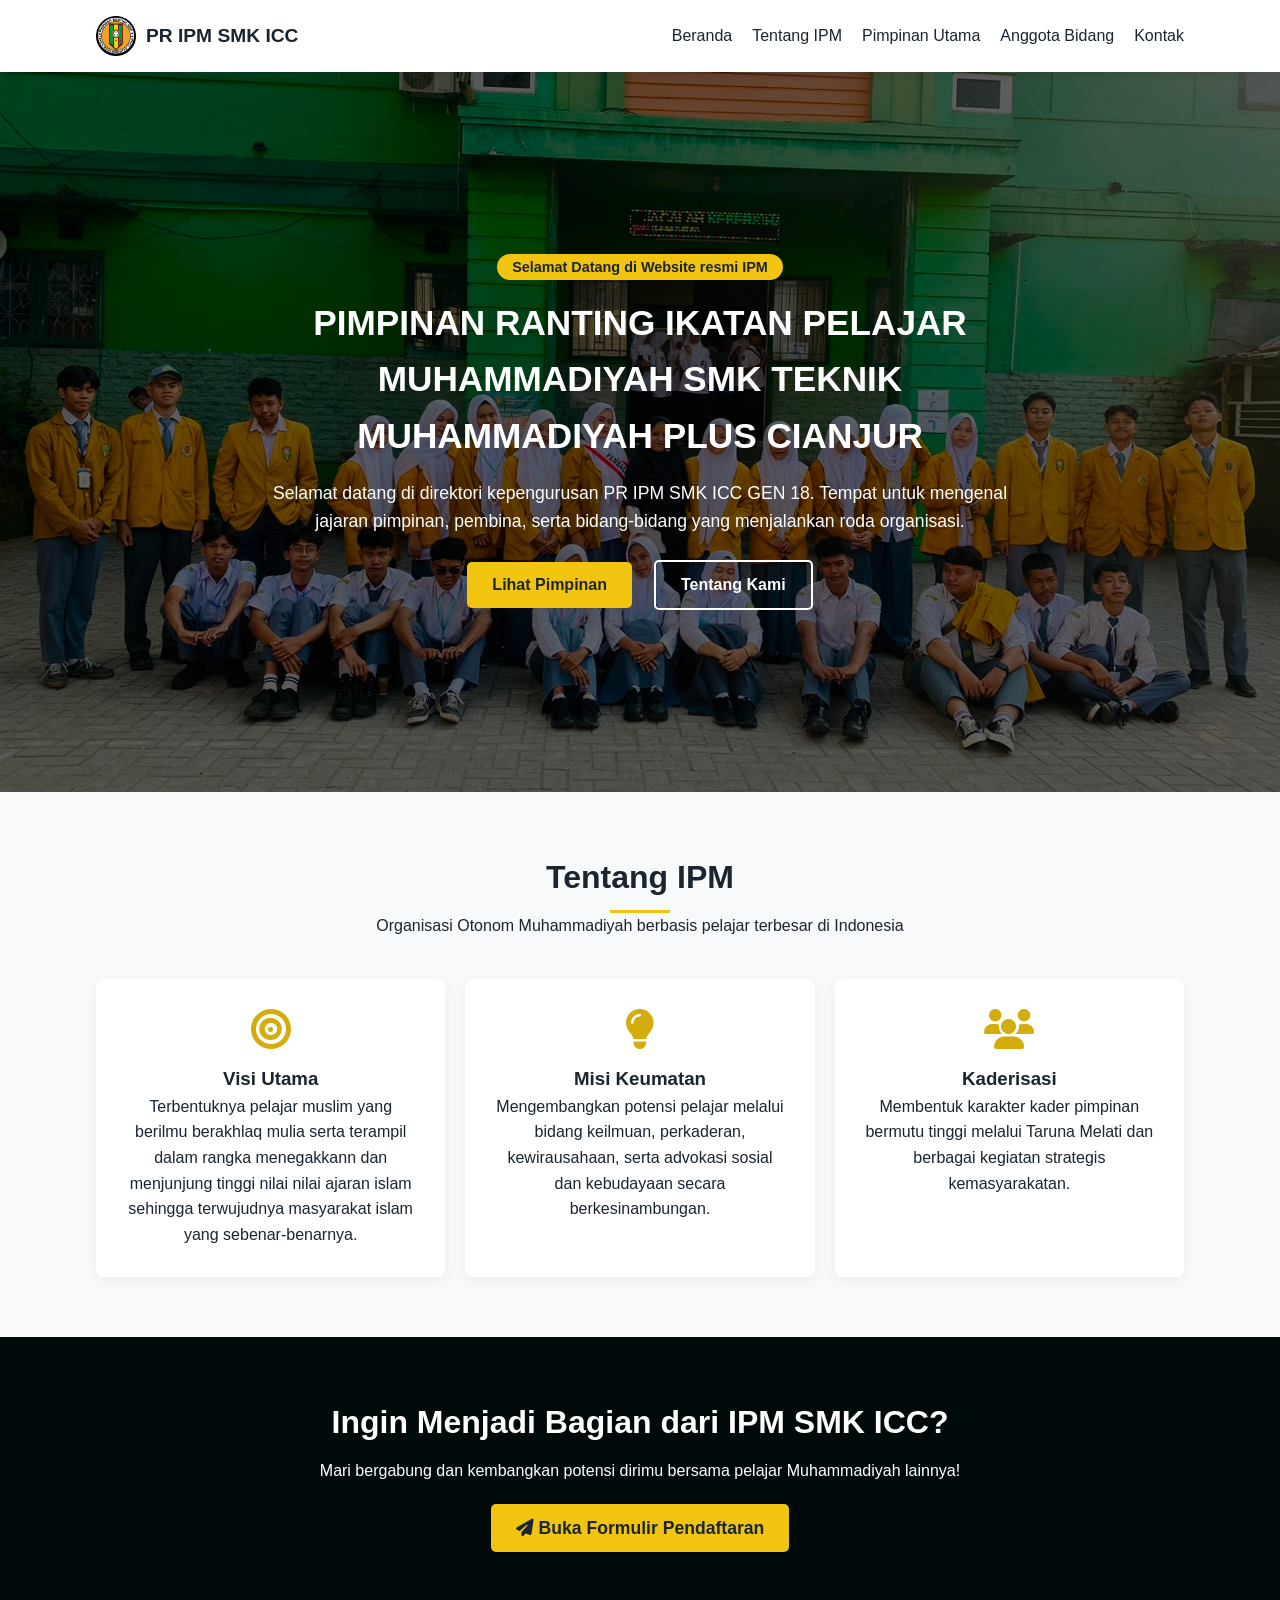
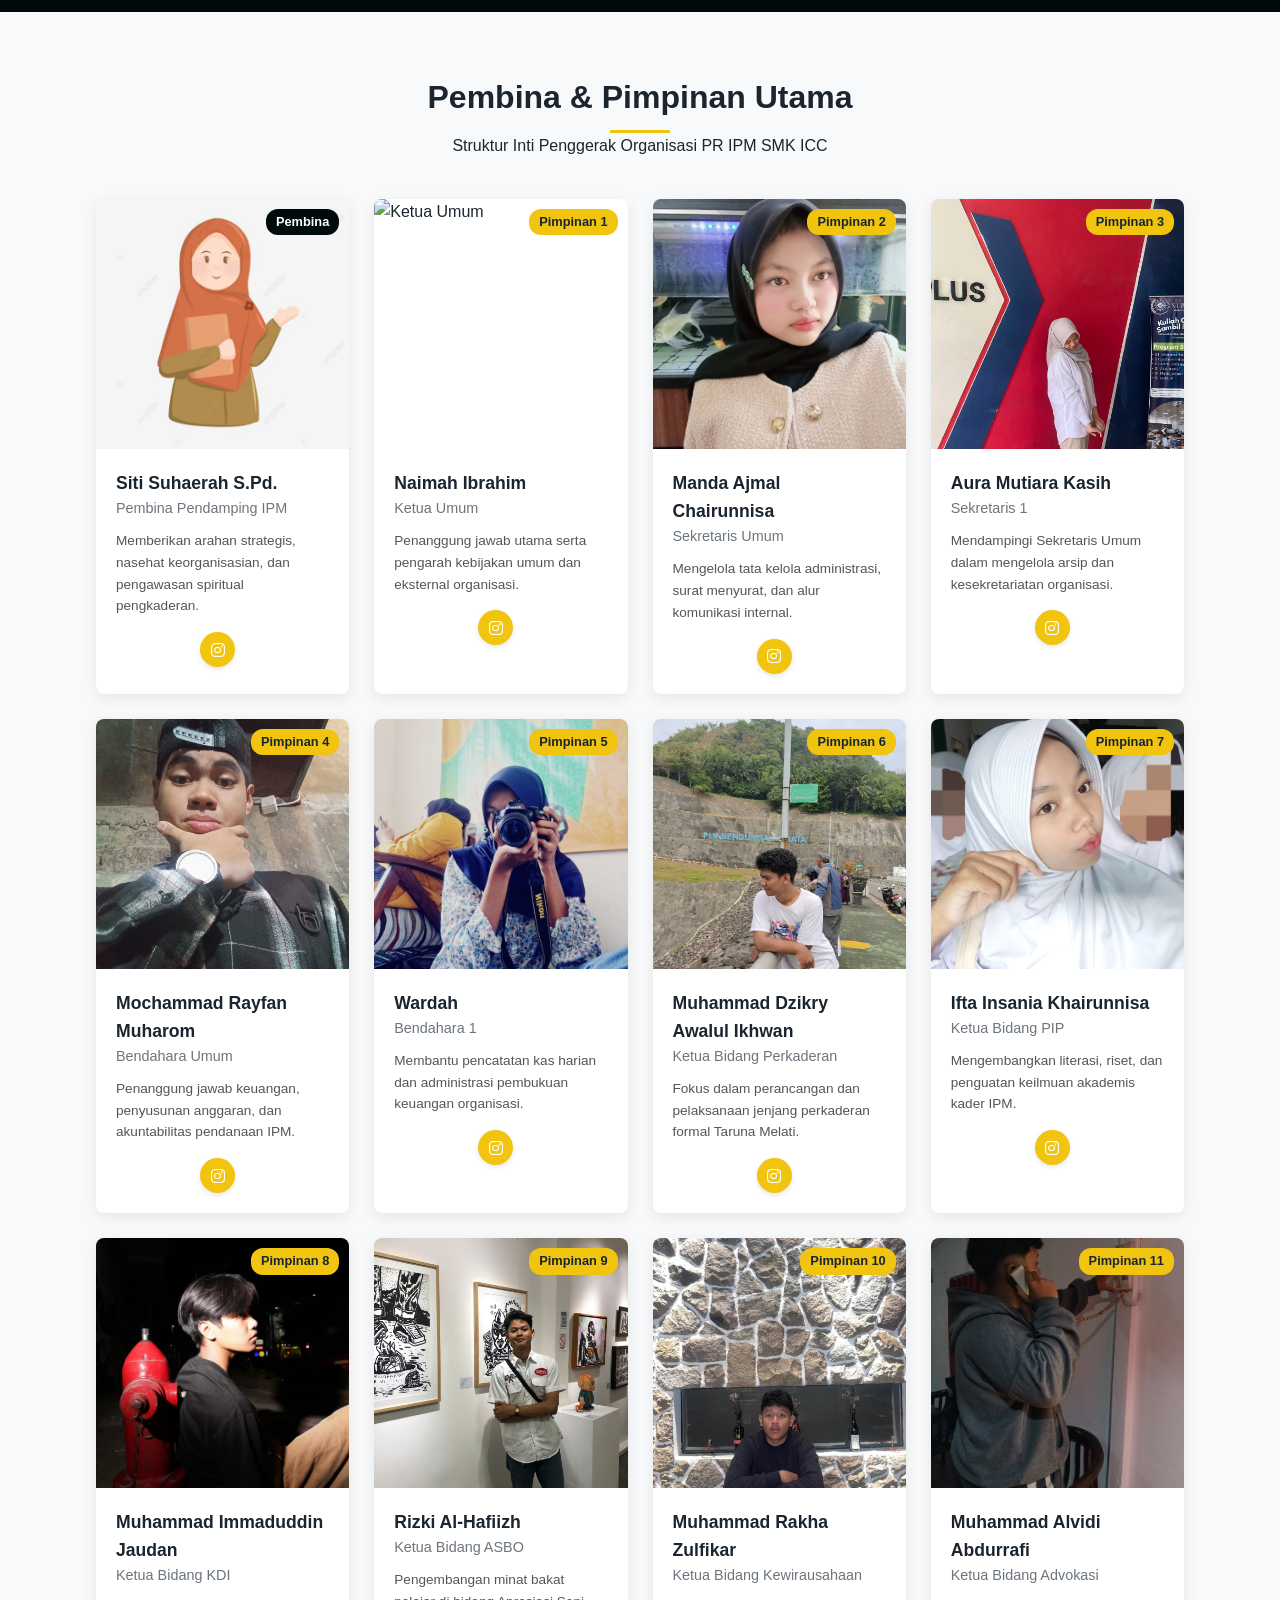
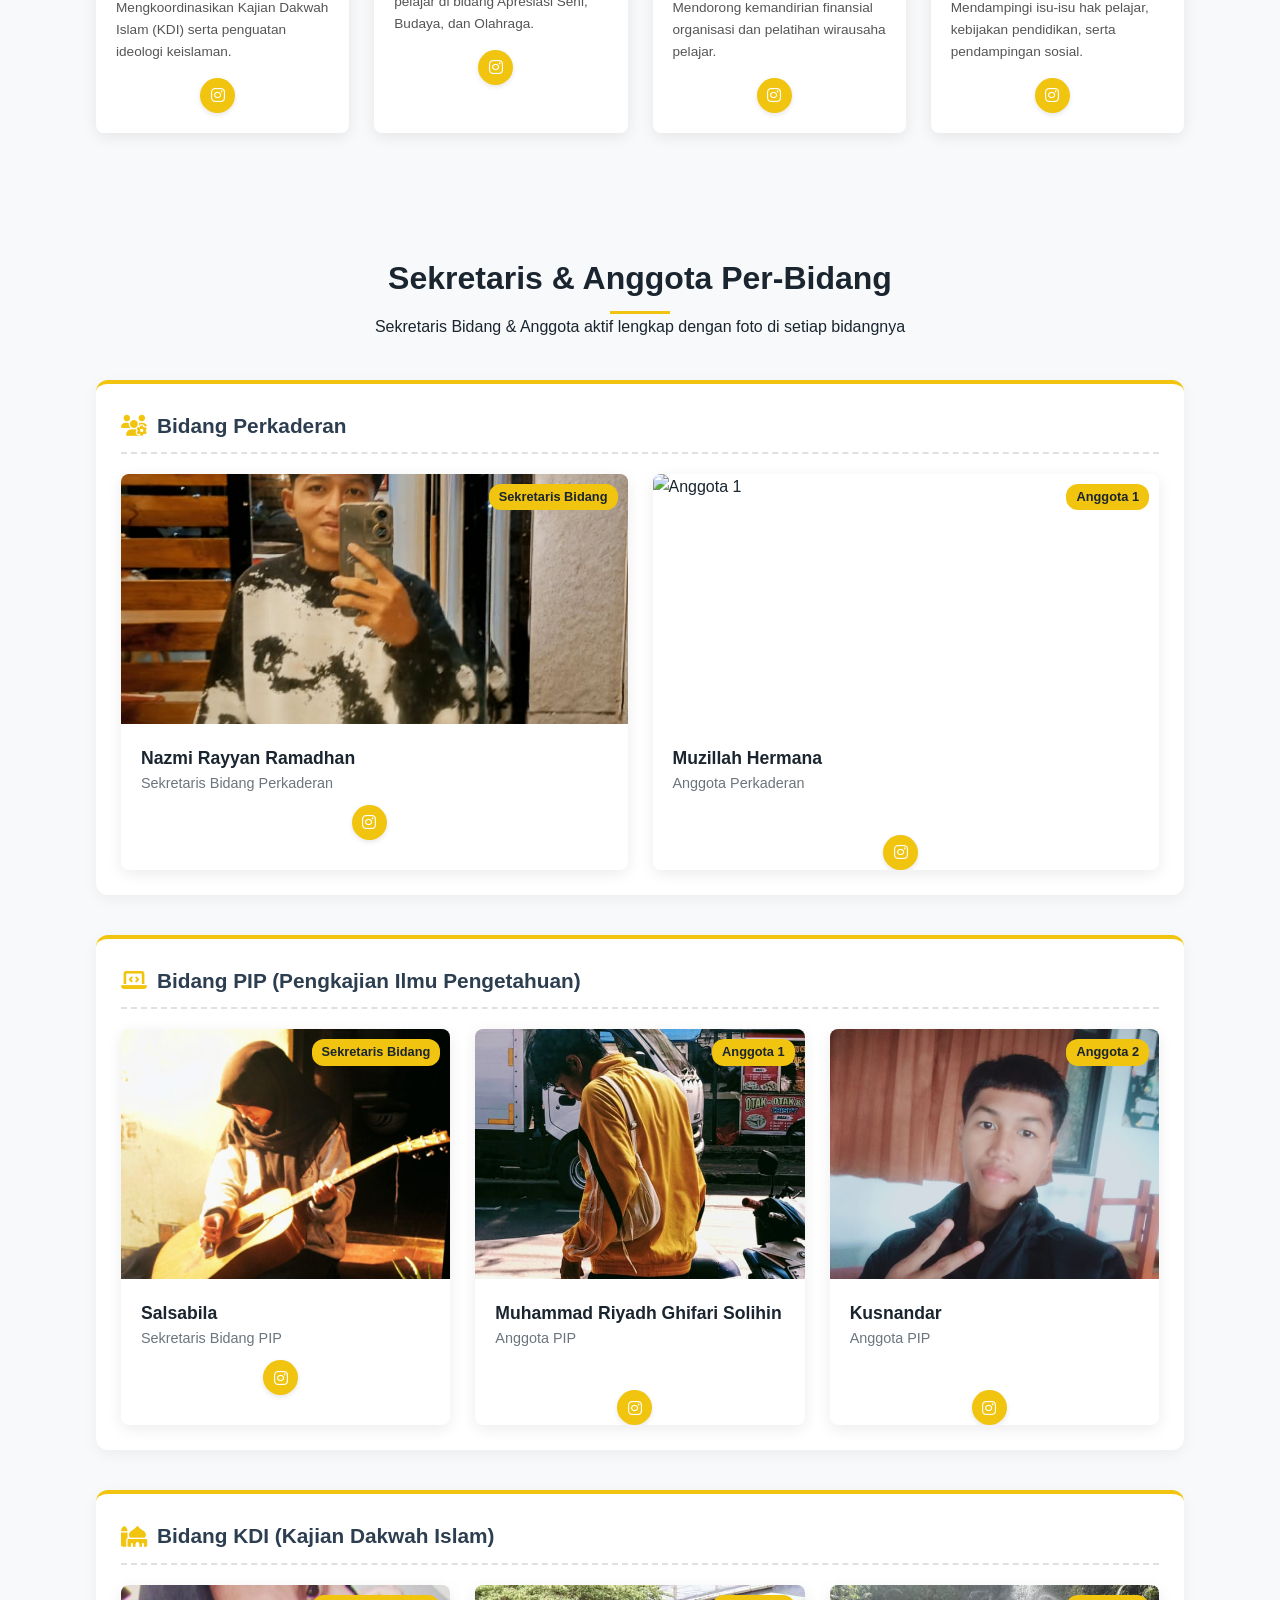
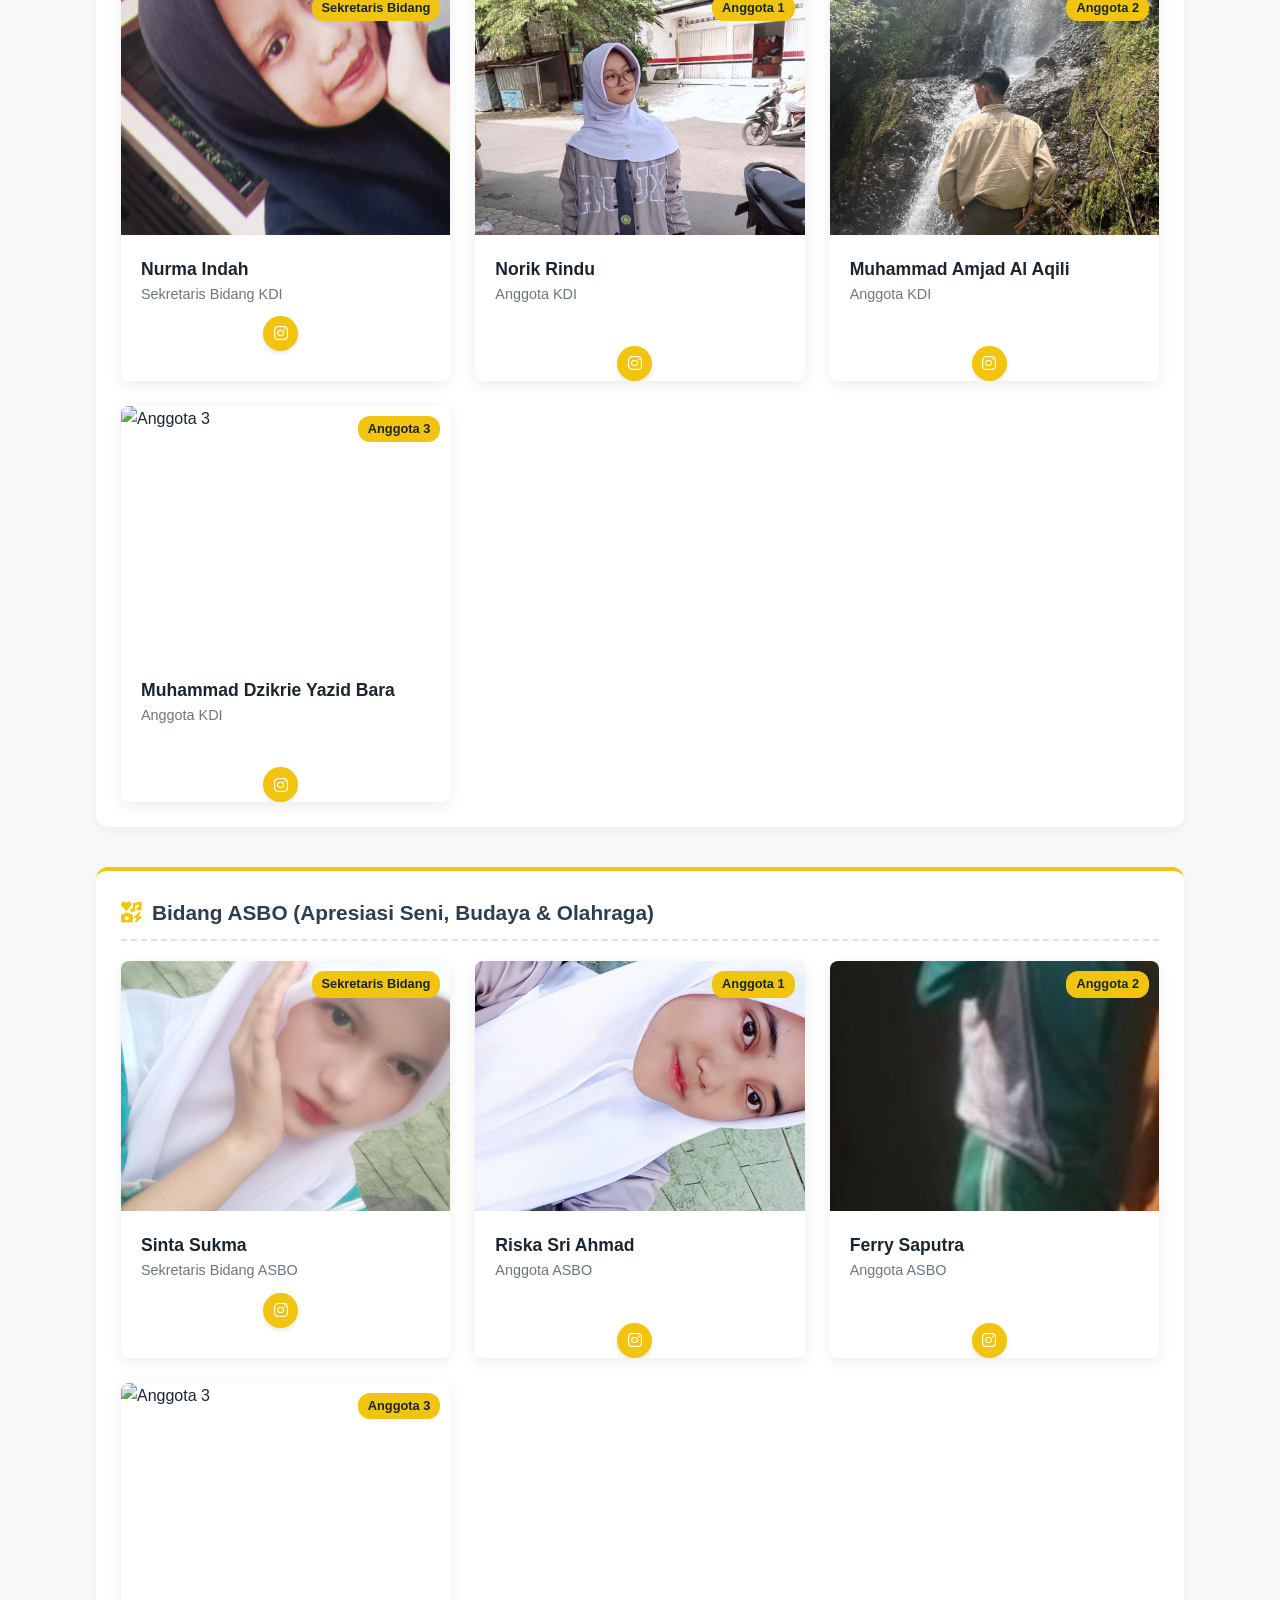
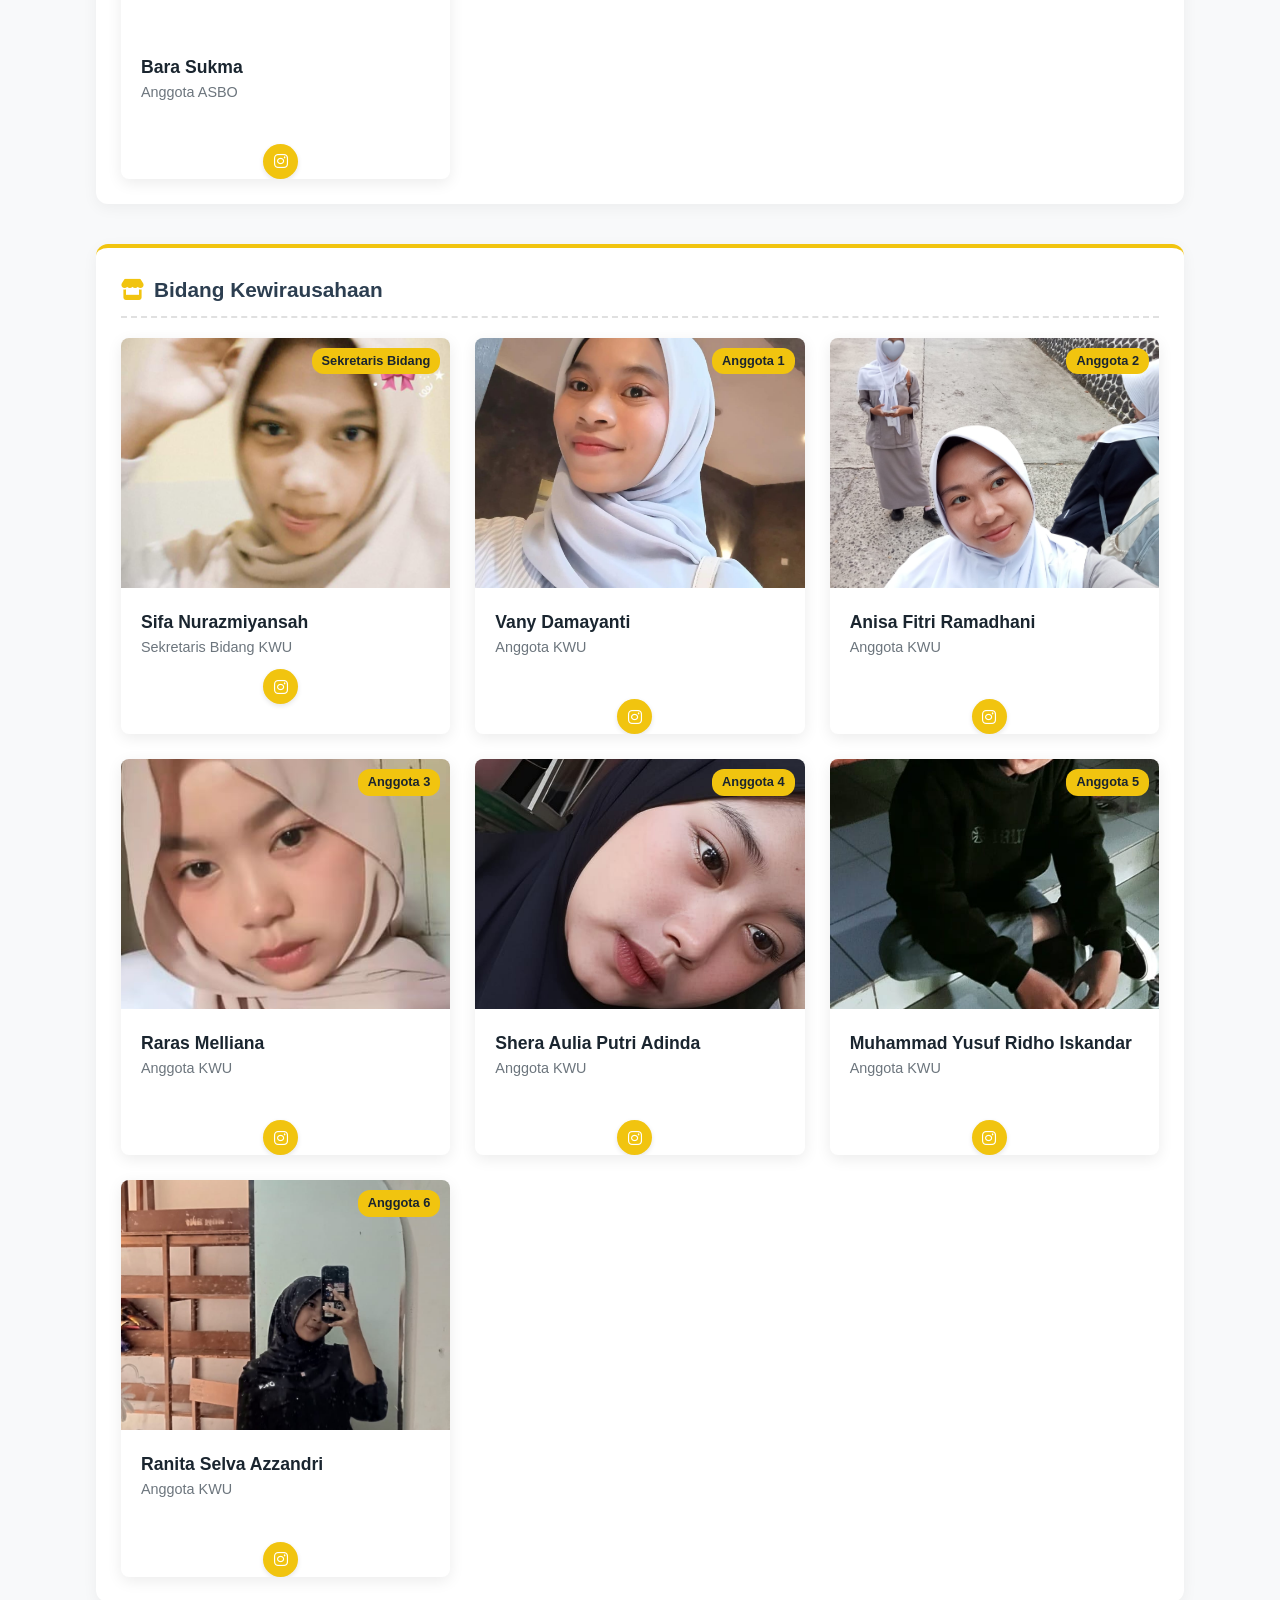
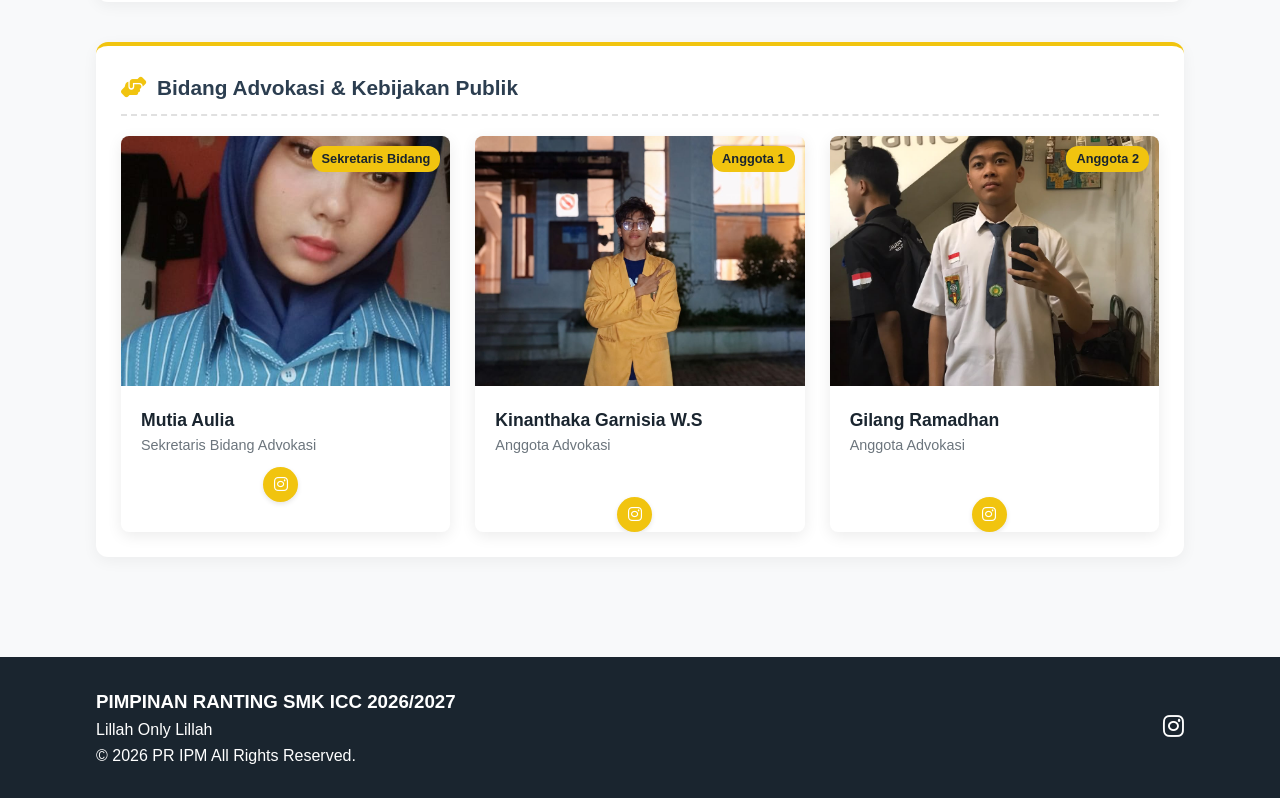
==== commit 932fdccc: "Add files via upload" ====
--- a/index.html
+++ b/index.html
@@ -4,8 +4,8 @@
     <meta charset="UTF-8">
     <meta name="viewport" content="width=device-width, initial-scale=1.0">
     <title>PR IPM SMK ICC - Profil Organisasi</title>
-    <link rel="icon" type="image/png" sizes="32x32" href="images/logodanfaviconnobg.jpeg">
-    <link rel="apple-touch-icon" sizes="180x180" href="images/logodanfaviconnobg.jpeg">
+    <link rel="icon" type="image/png" sizes="32x32" href="images/logoke9999.png">
+    <link rel="apple-touch-icon" sizes="180x180" href="images/logoke9999.png">
     <link rel="stylesheet" href="style.css">
     <link rel="stylesheet" href="https://cdnjs.cloudflare.com/ajax/libs/font-awesome/6.4.0/css/all.min.css">
 </head>
@@ -15,7 +15,7 @@
     <header>
         <div class="container navbar">
             <div class="logo">
-               <img src="images/logodanfaviconnobg.jpeg" alt="Logo Utama IPM" class="hero-logo">
+               <img src="images/logoke9999.png" alt="Logo Utama IPM" class="hero-logo">
                 <span>PR IPM<b> SMK ICC</b></span>
             </div>
             <nav>
@@ -117,7 +117,7 @@
                 <!-- 1. Ketua Umum -->
                 <div class="team-card">
                     <div class="team-img-wrapper">
-                        <img src="https://images.unsplash.com/photo-1507003211169-0a1dd7228f2d?auto=format&fit=crop&q=80&w=500" alt="Ketua Umum">
+                        <img src="images/ketum.jpeg" alt="Ketua Umum">
                         <span class="role-badge">Pimpinan 1</span>
                     </div>
                     <div class="team-info">
@@ -426,9 +426,9 @@
                               </a>
                         </div>
                     </div>
-                    <div class="team-card"><div class="team-img-wrapper"><img src="https://images.unsplash.com/photo-1534528741775-53994a69daeb?auto=format&fit=crop&q=80&w=500" alt="Anggota 3"><span class="role-badge anggota-badge">Anggota 3</span></div><div class="team-info"><h3>Muhammad Dzikrie Yazid Bara</h3><p class="position">Anggota KDI</p></div>
-                <div class="social-links">
-                            <a href="https://www.instagram.com/namaprofilig_kamu" target="_blank" rel="noopener noreferrer">
+                    <div class="team-card"><div class="team-img-wrapper"><img src="images/angbid3kdi.jpeg" alt="Anggota 3"><span class="role-badge anggota-badge">Anggota 3</span></div><div class="team-info"><h3>Muhammad Dzikrie Yazid Bara</h3><p class="position">Anggota KDI</p></div>
+                <div class="social-links">
+                            <a href="https://www.instagram.com/Baradua34" target="_blank" rel="noopener noreferrer">
                              <i class="fa-brands fa-instagram"></i>
                               </a>
                         </div>
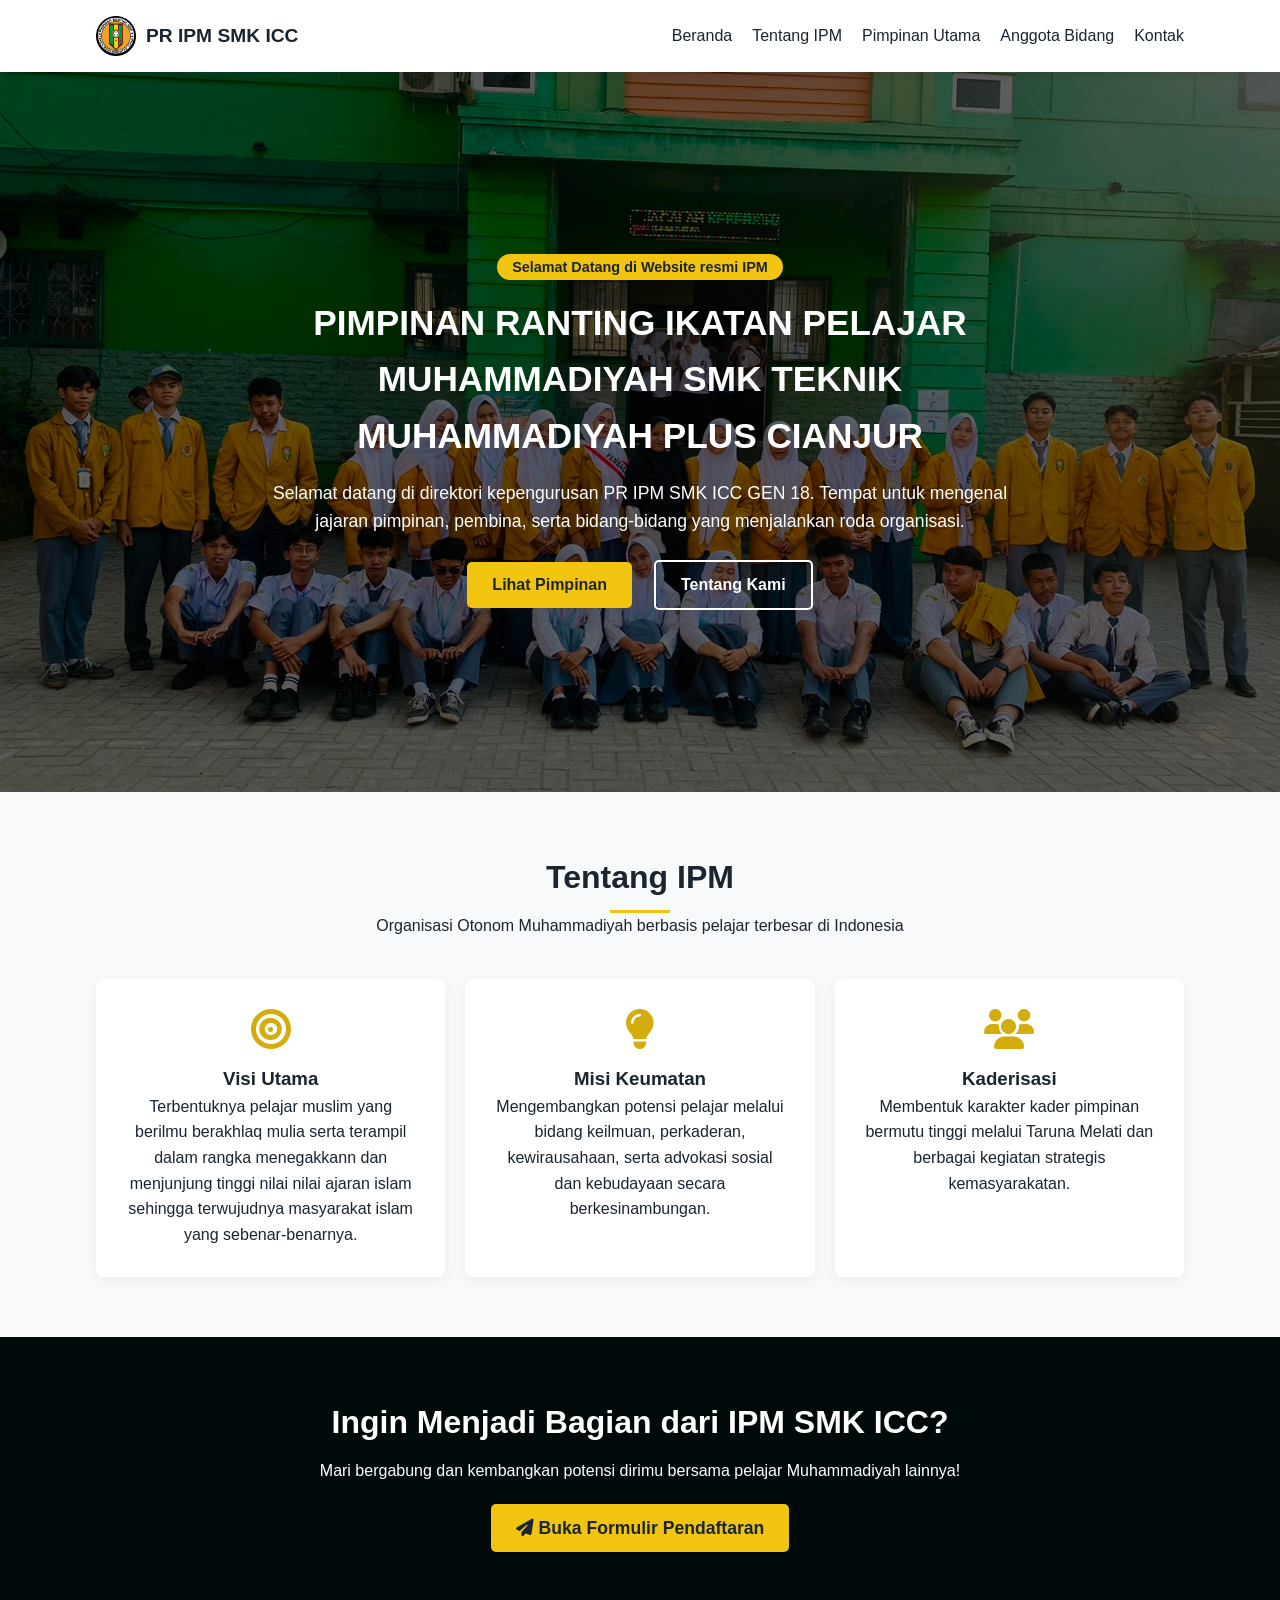
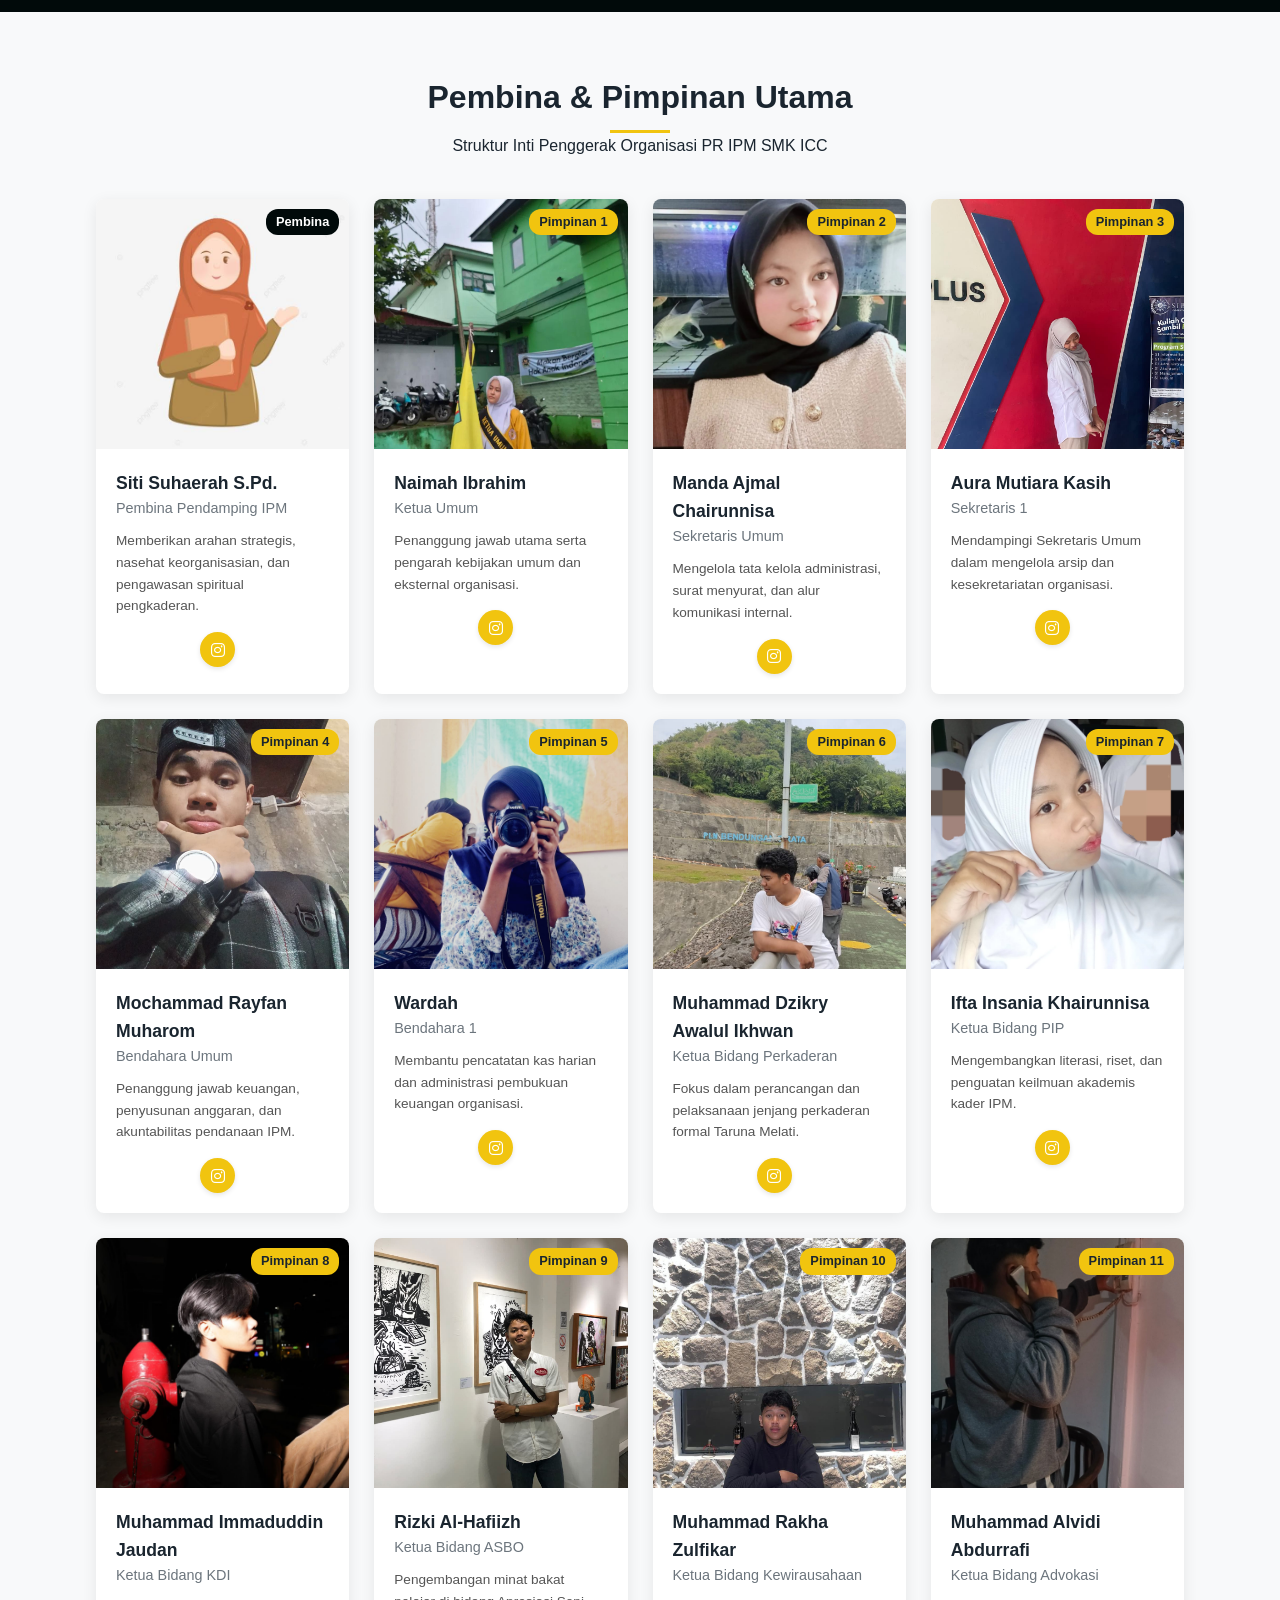
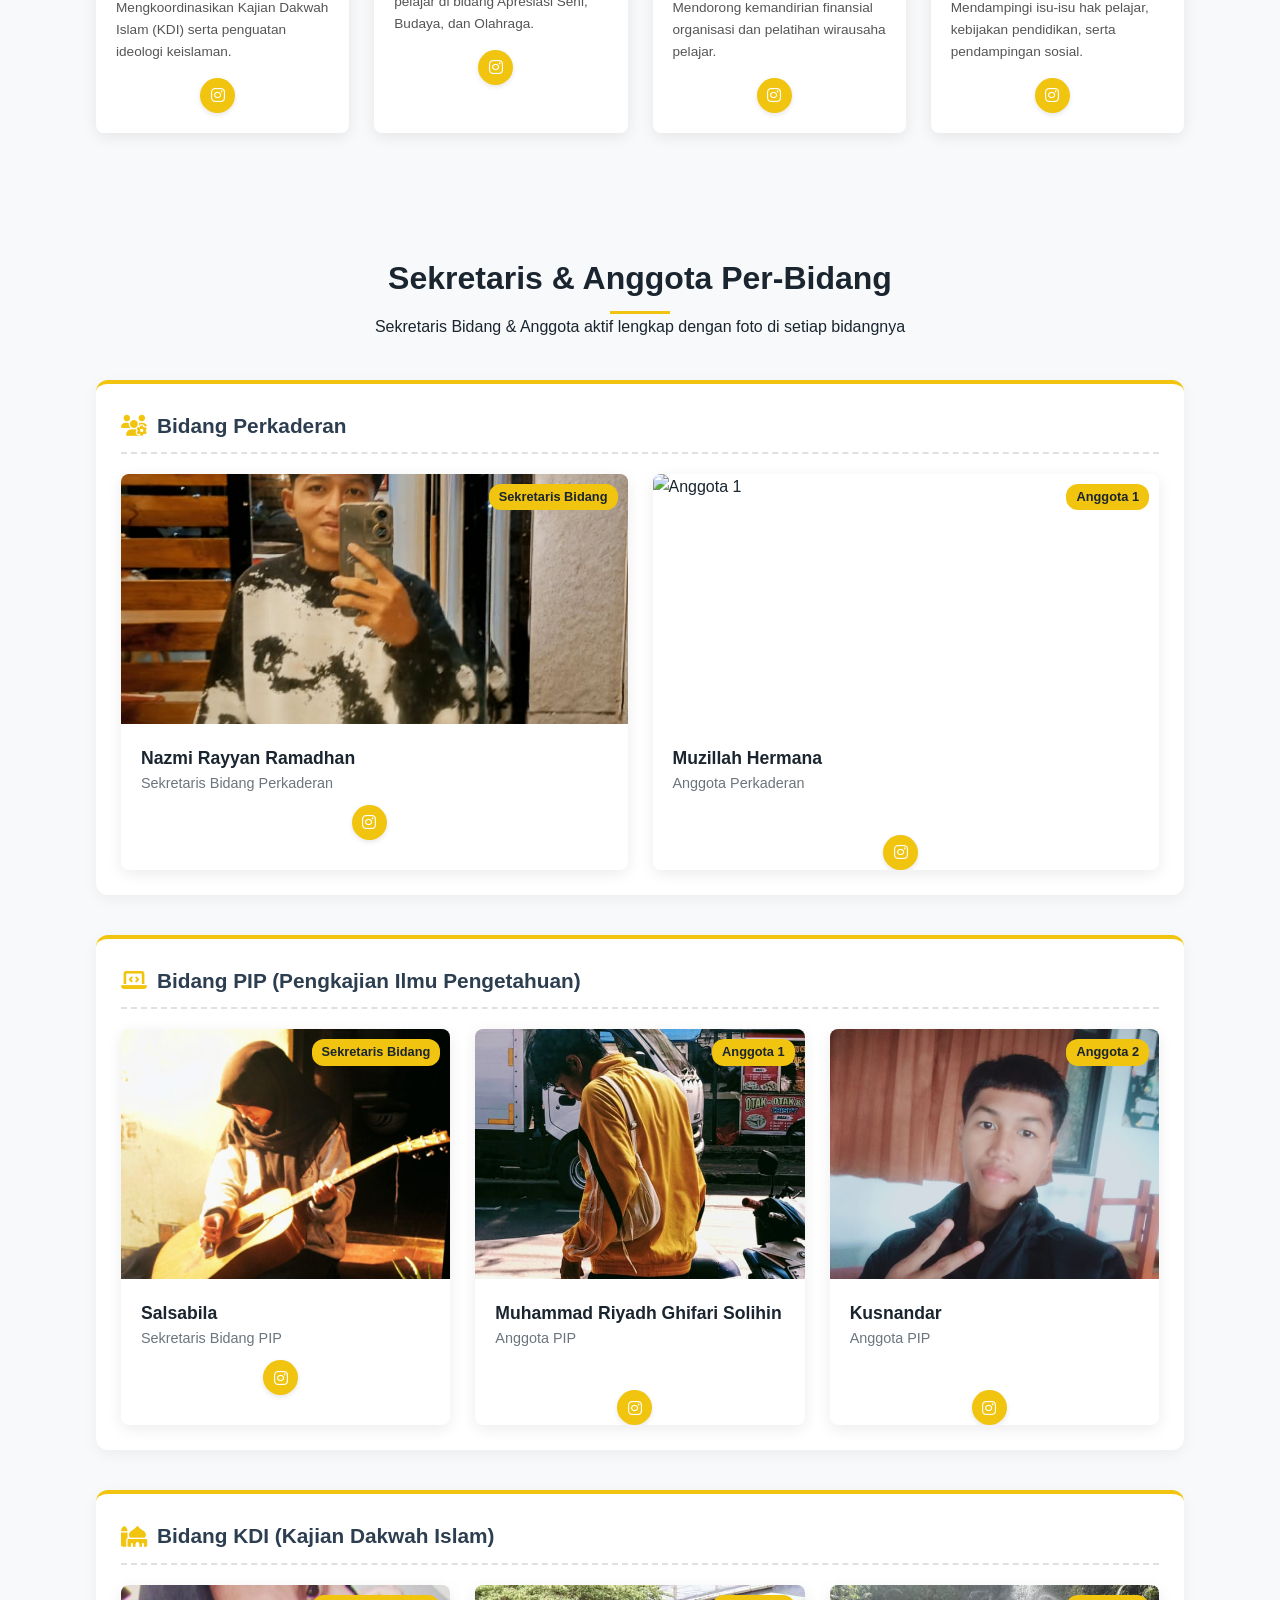
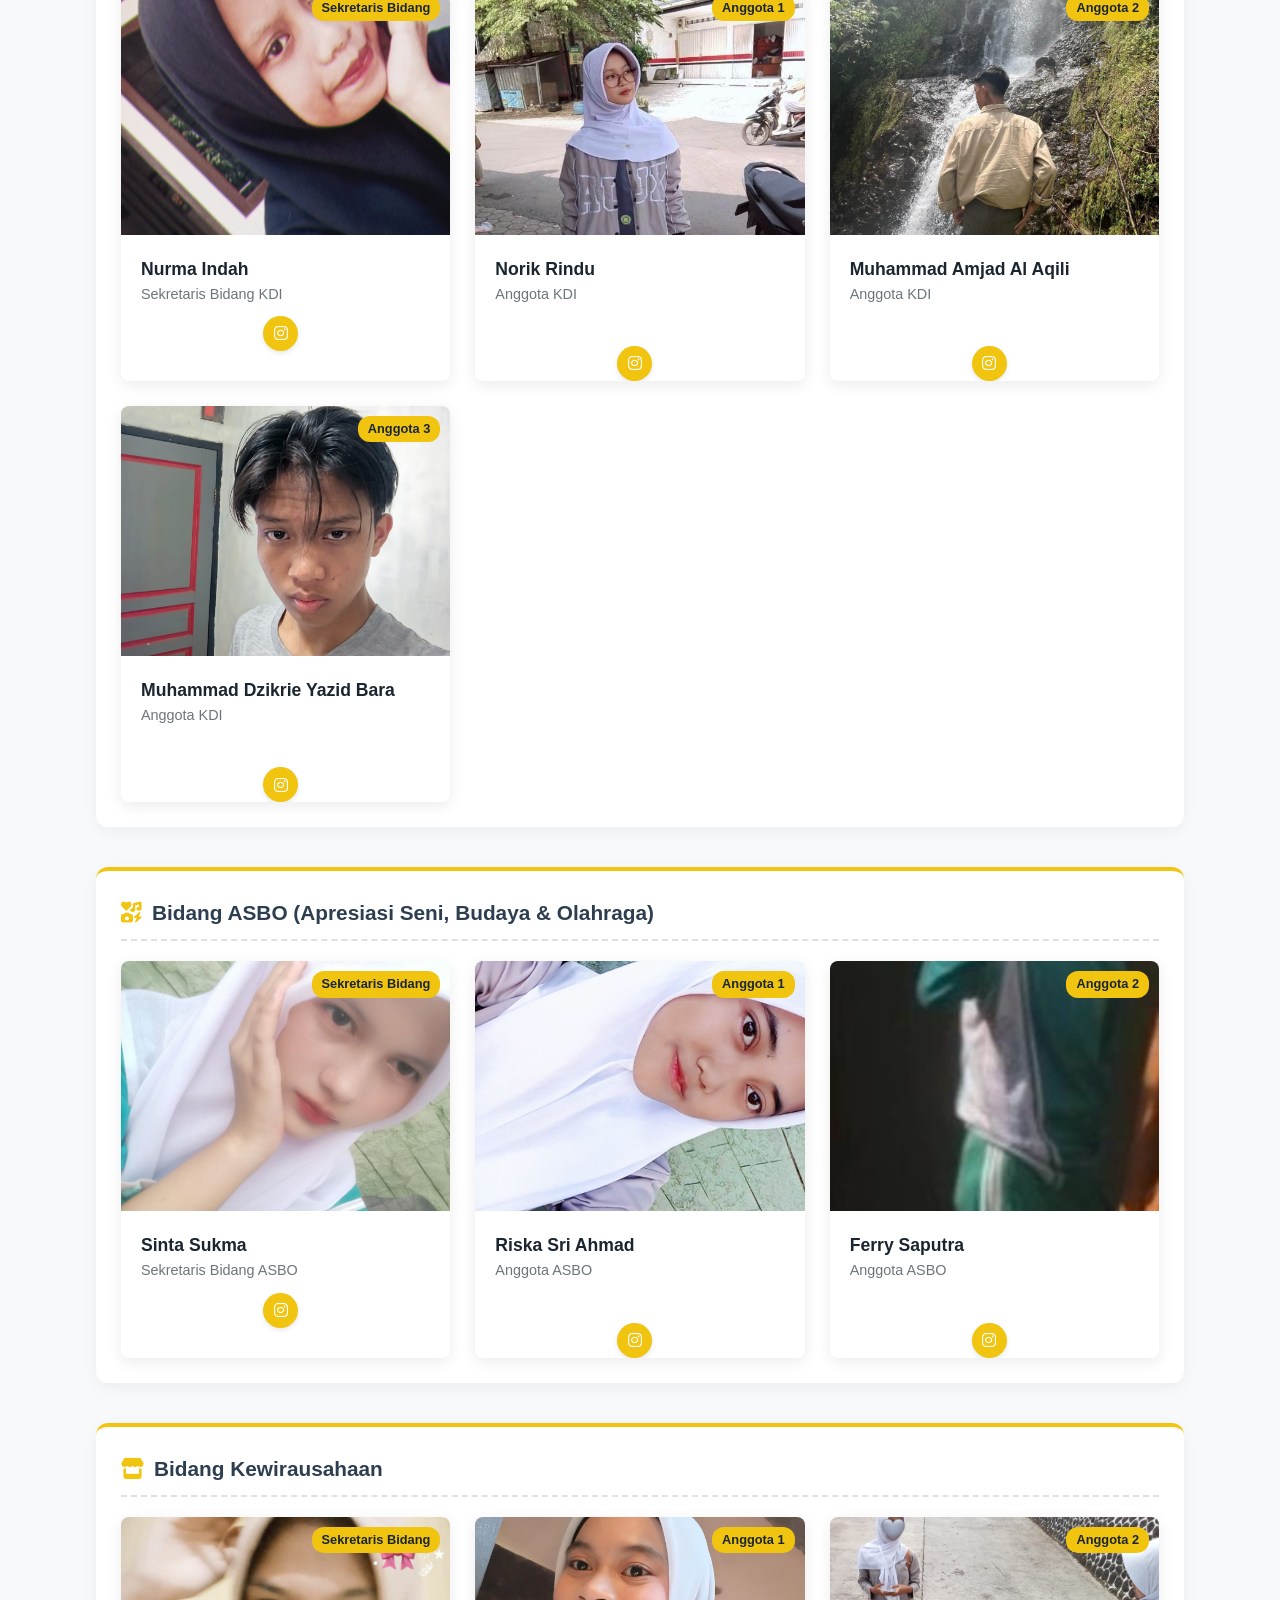
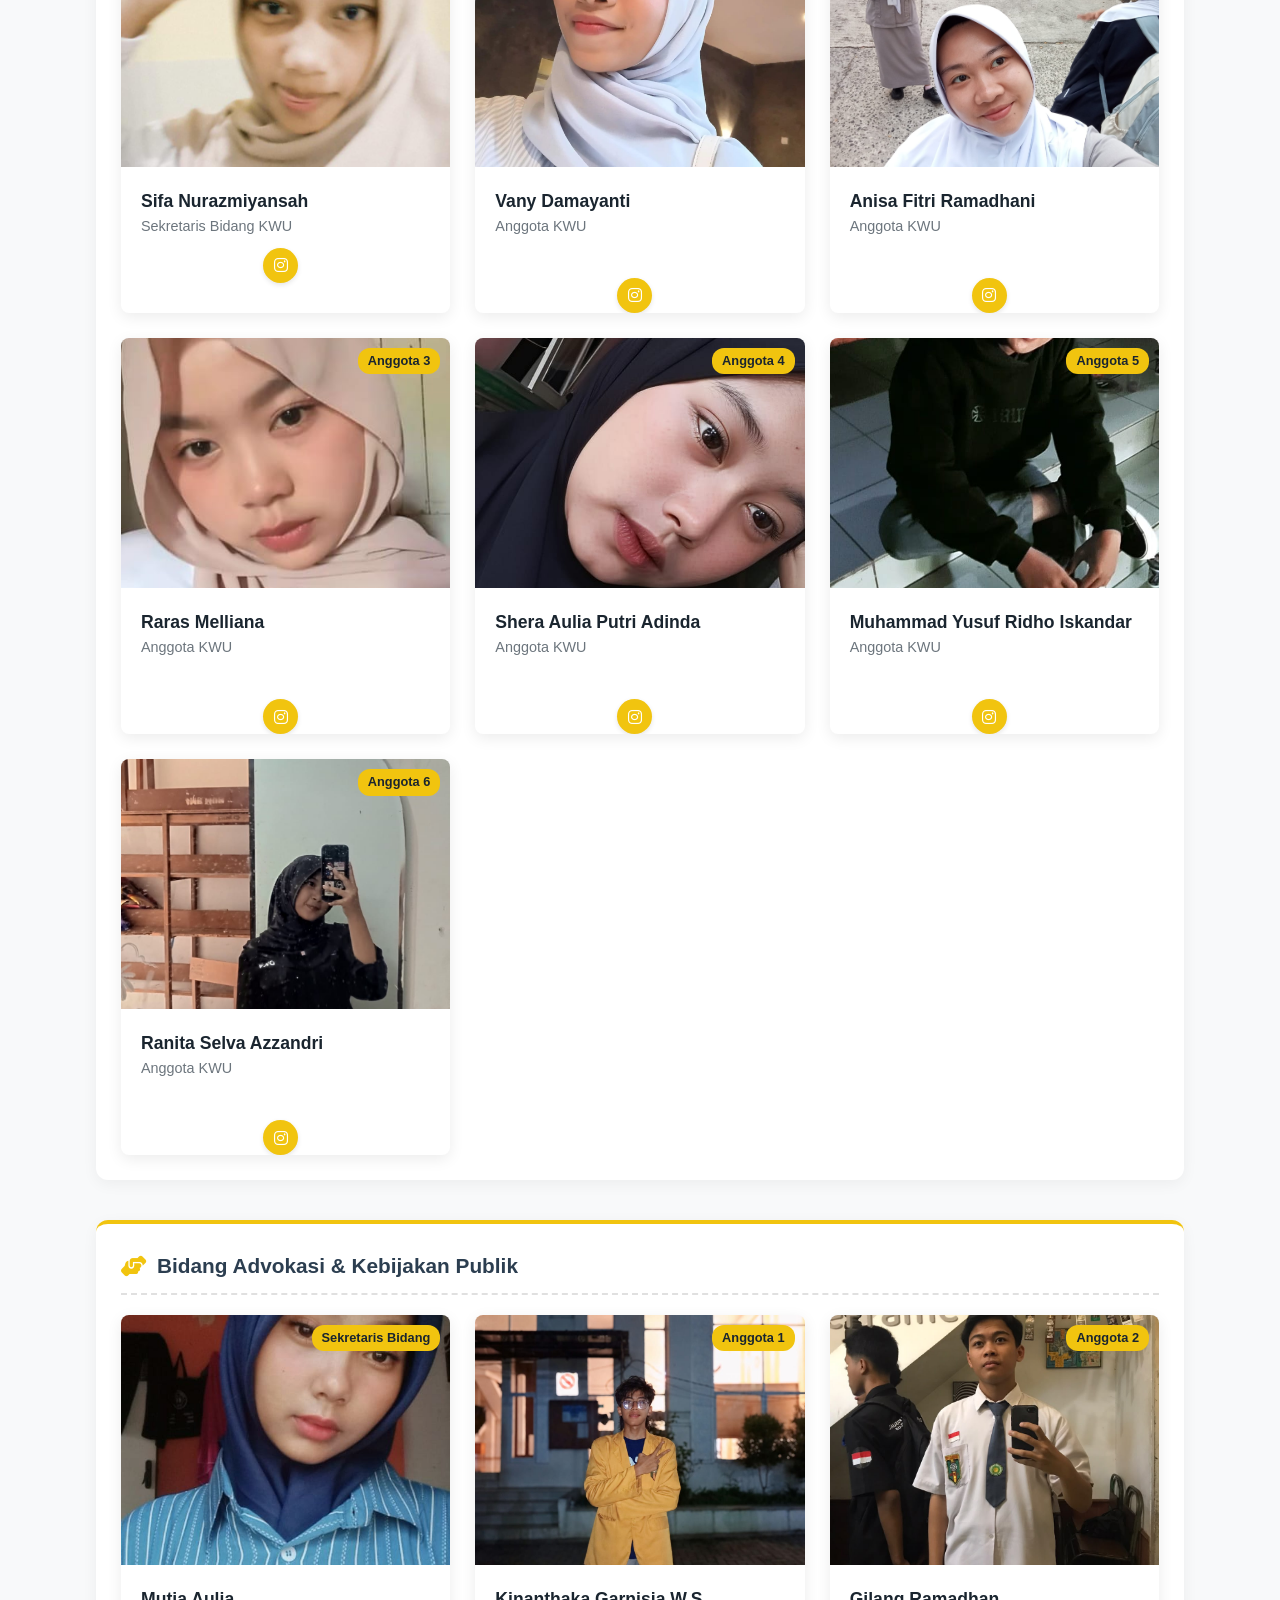
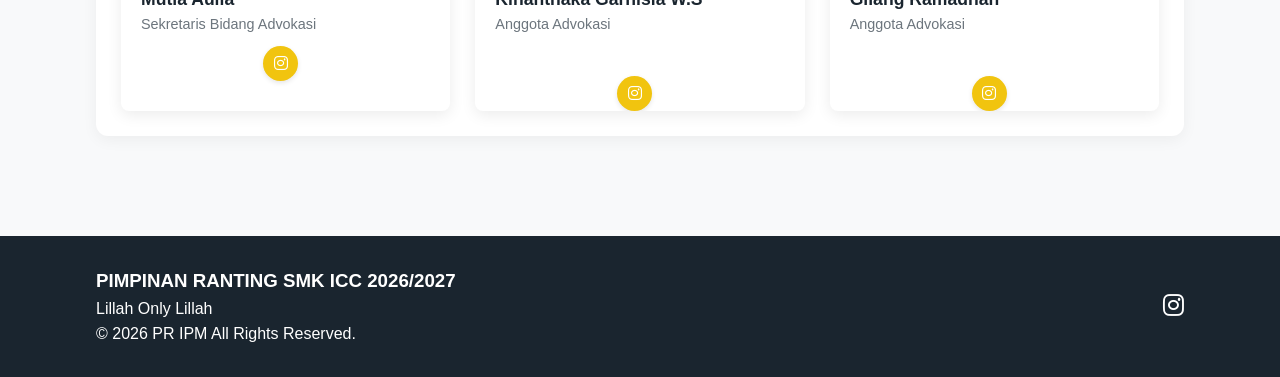
==== commit 6ff86439: "Add files via upload" ====
--- a/index.html
+++ b/index.html
@@ -4,14 +4,13 @@
     <meta charset="UTF-8">
     <meta name="viewport" content="width=device-width, initial-scale=1.0">
     <title>PR IPM SMK ICC - Profil Organisasi</title>
-    <link rel="icon" type="image/png" sizes="32x32" href="images/logoke9999.png">
+    <link rel="icon" type="image/png" sizes="32x32" href="images/logo">
     <link rel="apple-touch-icon" sizes="180x180" href="images/logoke9999.png">
     <link rel="stylesheet" href="style.css">
     <link rel="stylesheet" href="https://cdnjs.cloudflare.com/ajax/libs/font-awesome/6.4.0/css/all.min.css">
 </head>
 <body>
 
-    <!-- Header / Navigasi -->
     <header>
         <div class="container navbar">
             <div class="logo">
@@ -32,15 +31,14 @@
             </div>
         </div>
     </header>
-
-    <!-- Hero Section -->
+    
     <section id="home" class="hero">
      <div class="hero-content">
     <span class="badge">Selamat Datang di Website resmi IPM</span>
     <h1>PIMPINAN RANTING IKATAN PELAJAR MUHAMMADIYAH SMK TEKNIK MUHAMMADIYAH PLUS CIANJUR</h1>
     <p>Selamat datang di direktori kepengurusan PR IPM SMK ICC GEN 18. Tempat untuk mengenal jajaran pimpinan, pembina, serta bidang-bidang yang menjalankan roda organisasi.<p>
     
-    <!-- PASTIKAN KEDUA TOMBOL DIBUNGKUS KELAS INI -->
+
     <div class="hero-buttons">
         <a href="#pimpinan" class="btn btn-primary">Lihat Pimpinan</a>
         <a href="#about" class="btn btn-secondary">Tentang Kami</a>
@@ -48,7 +46,6 @@
 </div>
     </section>
 
-    <!-- Tentang IPM -->
     <section id="about" class="about">
         <div class="container">
             <div class="section-title">
@@ -75,7 +72,6 @@
         </div>
     </section>
 
-    <!-- Banner Ajakan Pendaftaran -->
     <section class="registration-banner">
         <div class="container registration-content">
             <h2>Ingin Menjadi Bagian dari IPM SMK ICC?</h2>
@@ -86,8 +82,7 @@
         </div>
     </section>
 
-    
-    <!-- ================= SECTION 1: PEMBINA & PIMPINAN UTAMA ================= -->
+
     <section id="pimpinan" class="team">
         <div class="container">
             <div class="section-title">
@@ -470,13 +465,6 @@
                               </a>
                         </div>
                     </div>
-                    <div class="team-card"><div class="team-img-wrapper"><img src="https://images.unsplash.com/photo-1519085360753-af0119f7cbe7?auto=format&fit=crop&q=80&w=500" alt="Anggota 3"><span class="role-badge anggota-badge">Anggota 3</span></div><div class="team-info"><h3>Bara Sukma</h3><p class="position">Anggota ASBO</p></div>
-                <div class="social-links">
-                            <a href="https://www.instagram.com/namaprofilig_kamu" target="_blank" rel="noopener noreferrer">
-                             <i class="fa-brands fa-instagram"></i>
-                              </a>
-                        </div>
-                    </div>
                     
                 </div>
             </div>
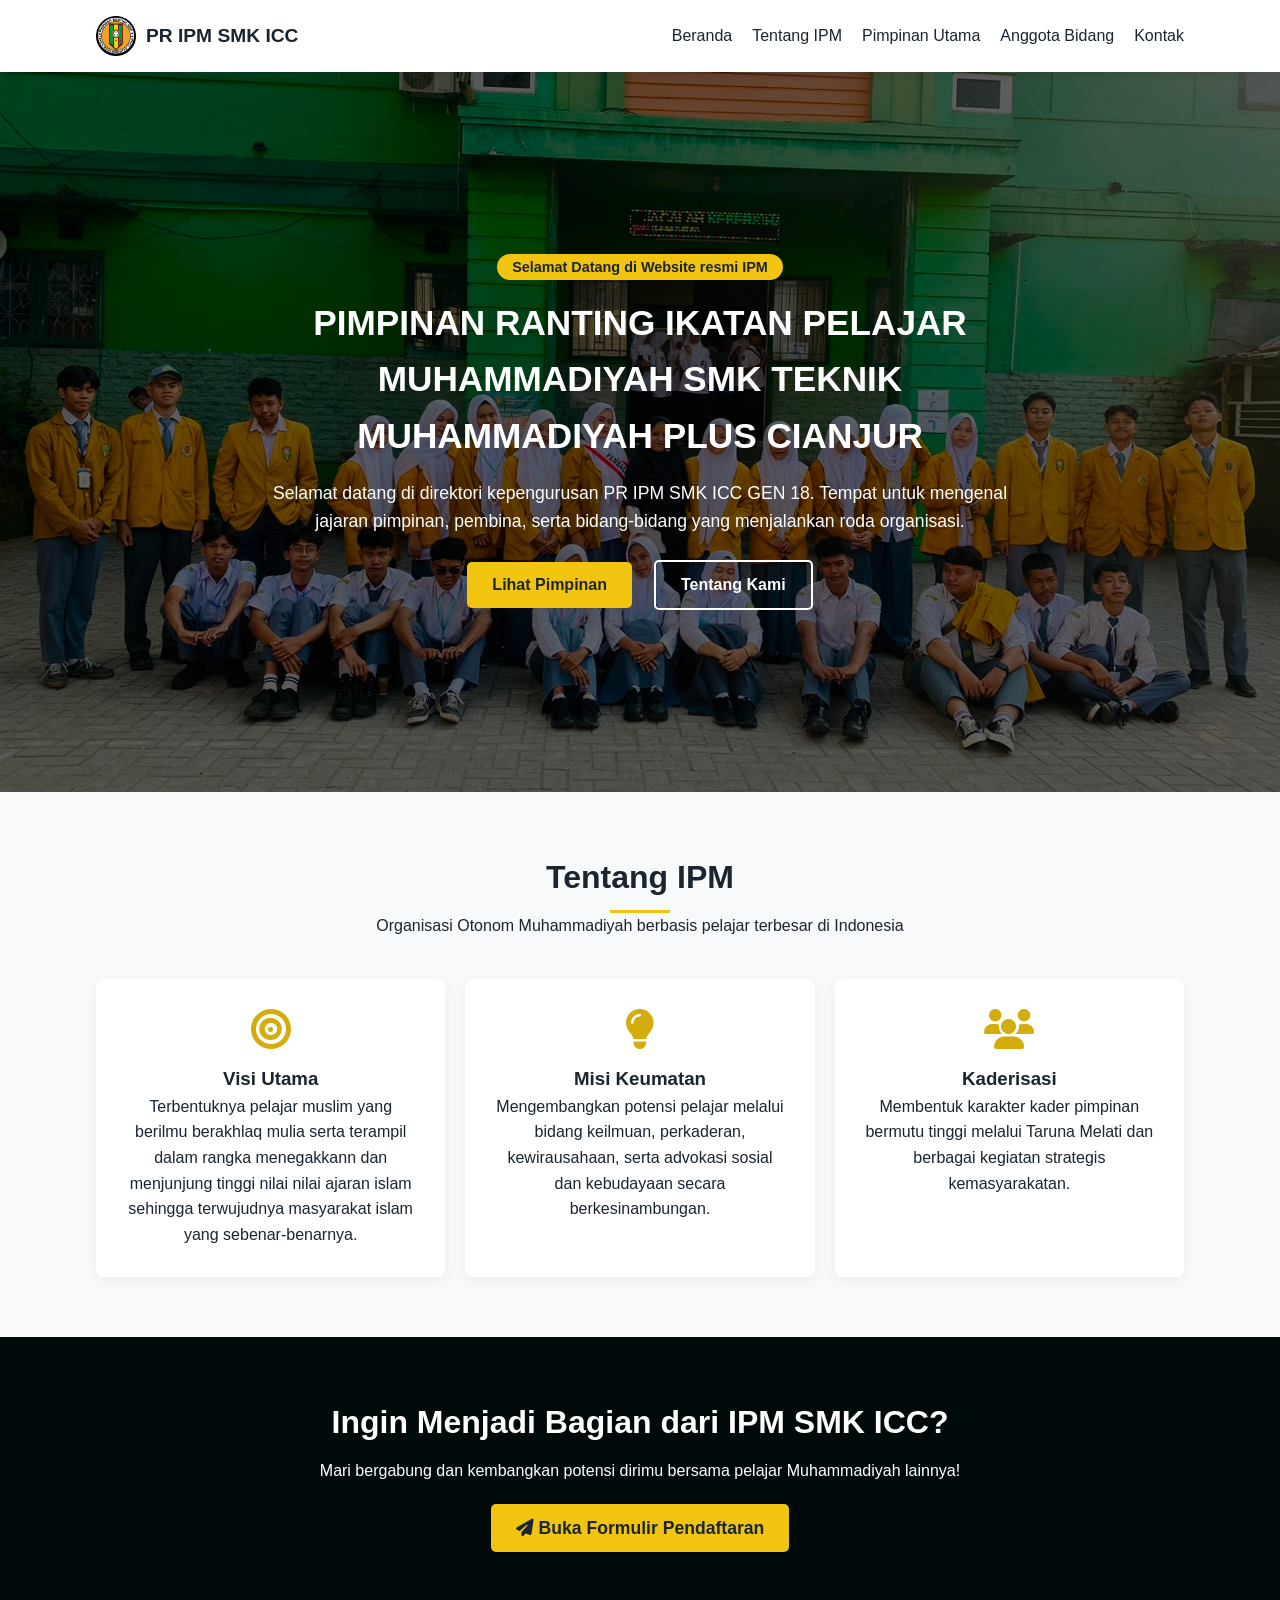
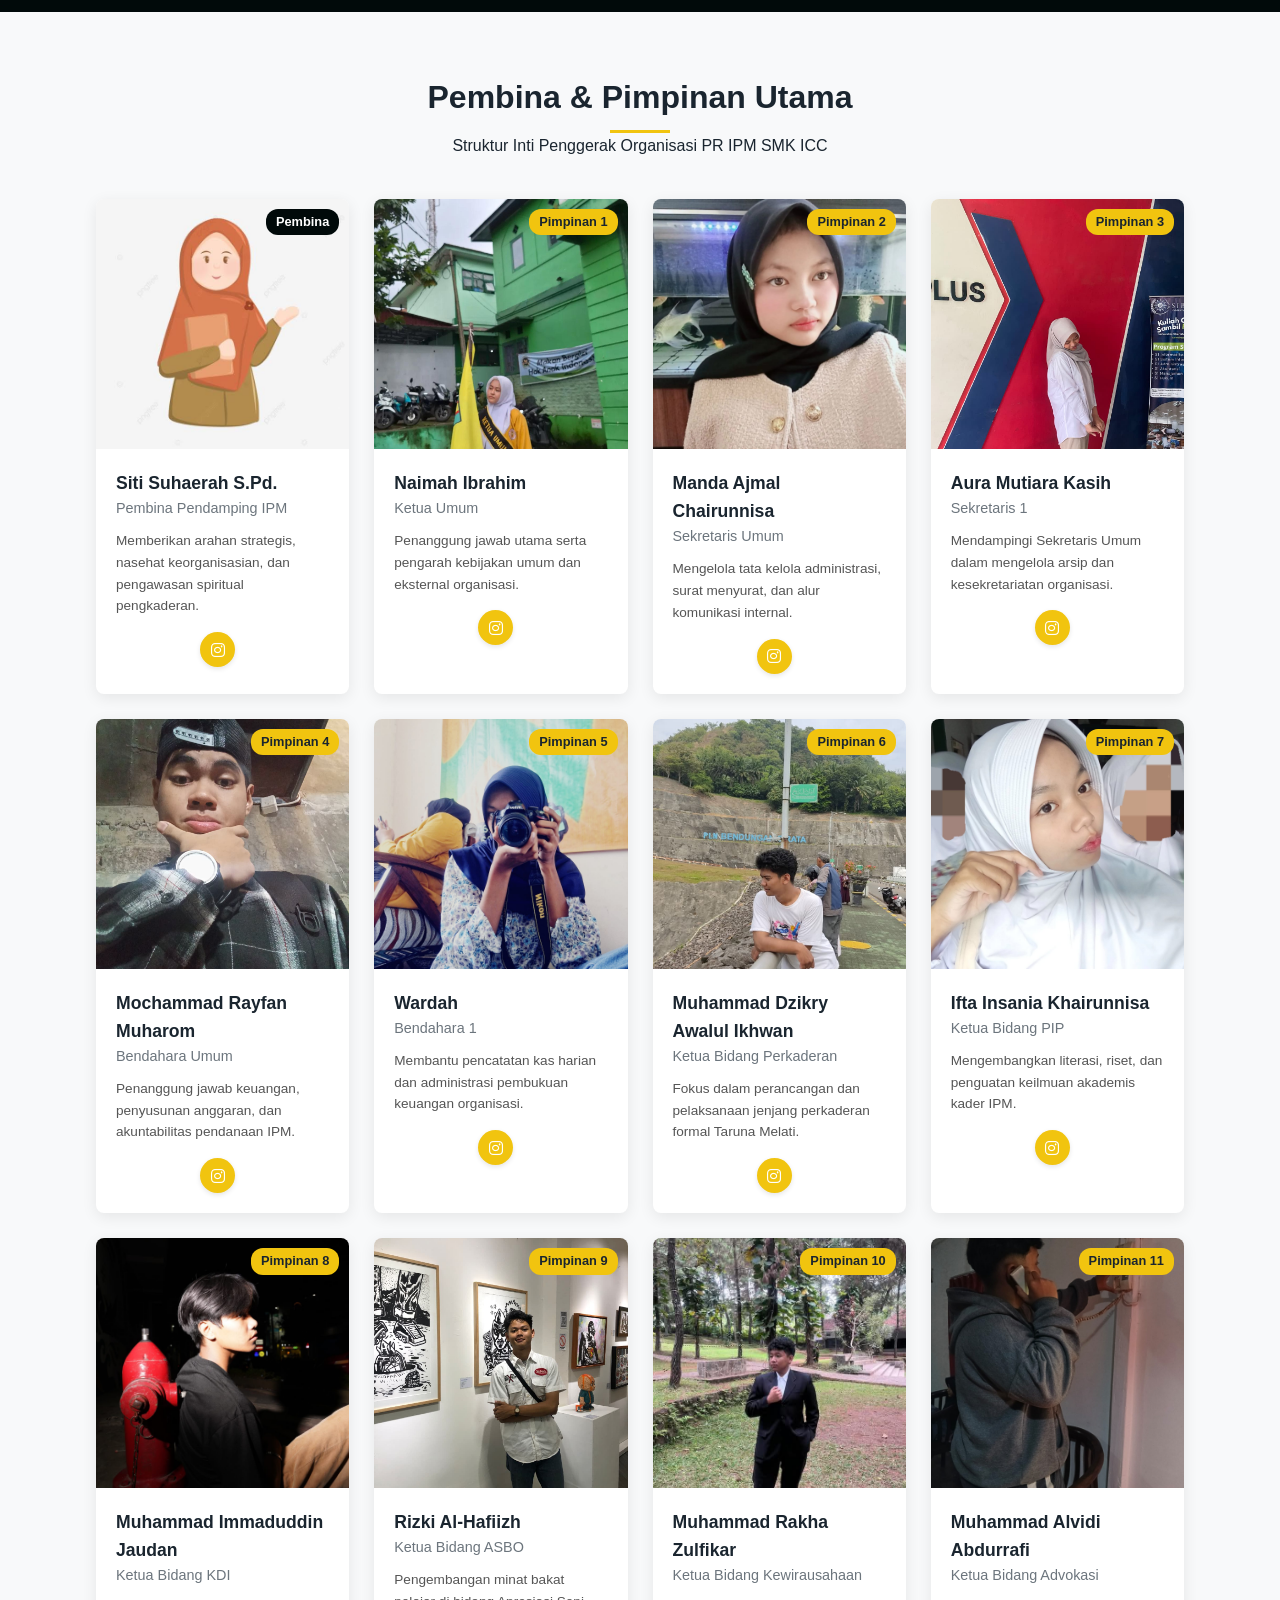
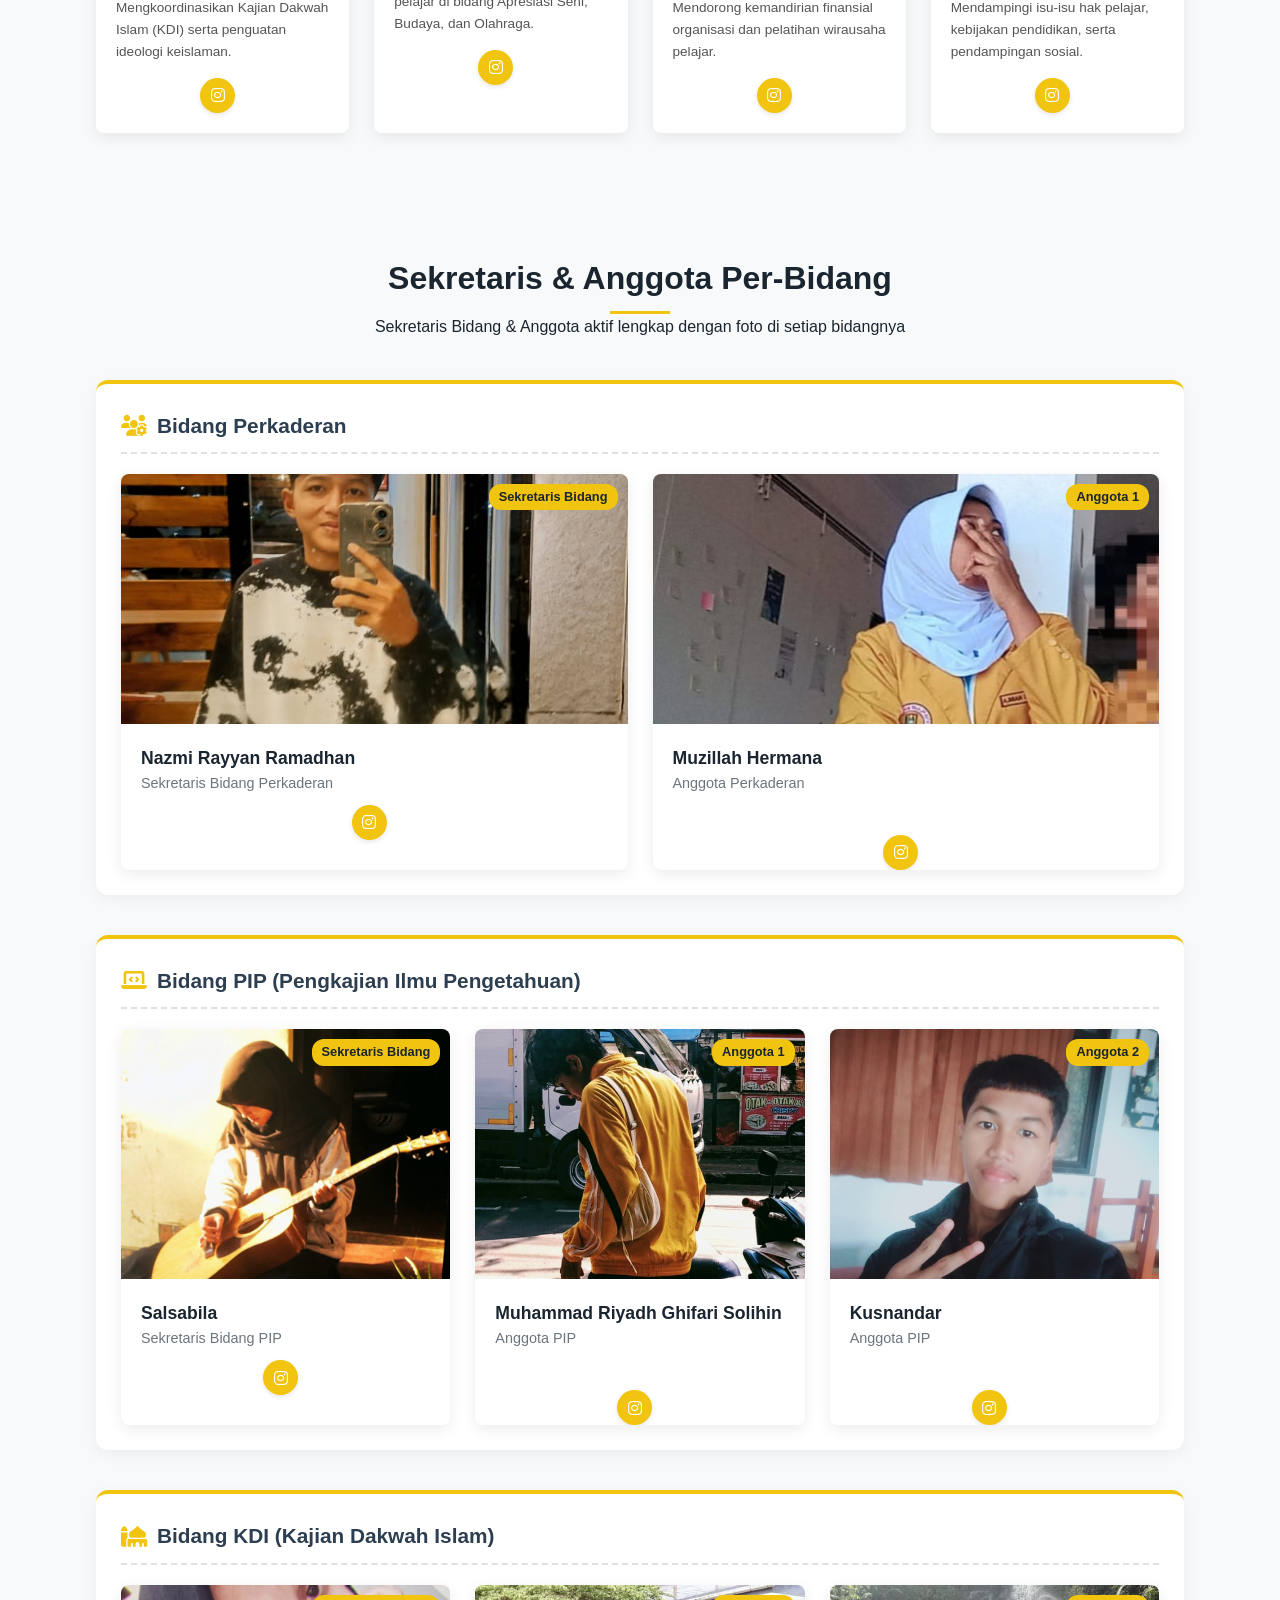
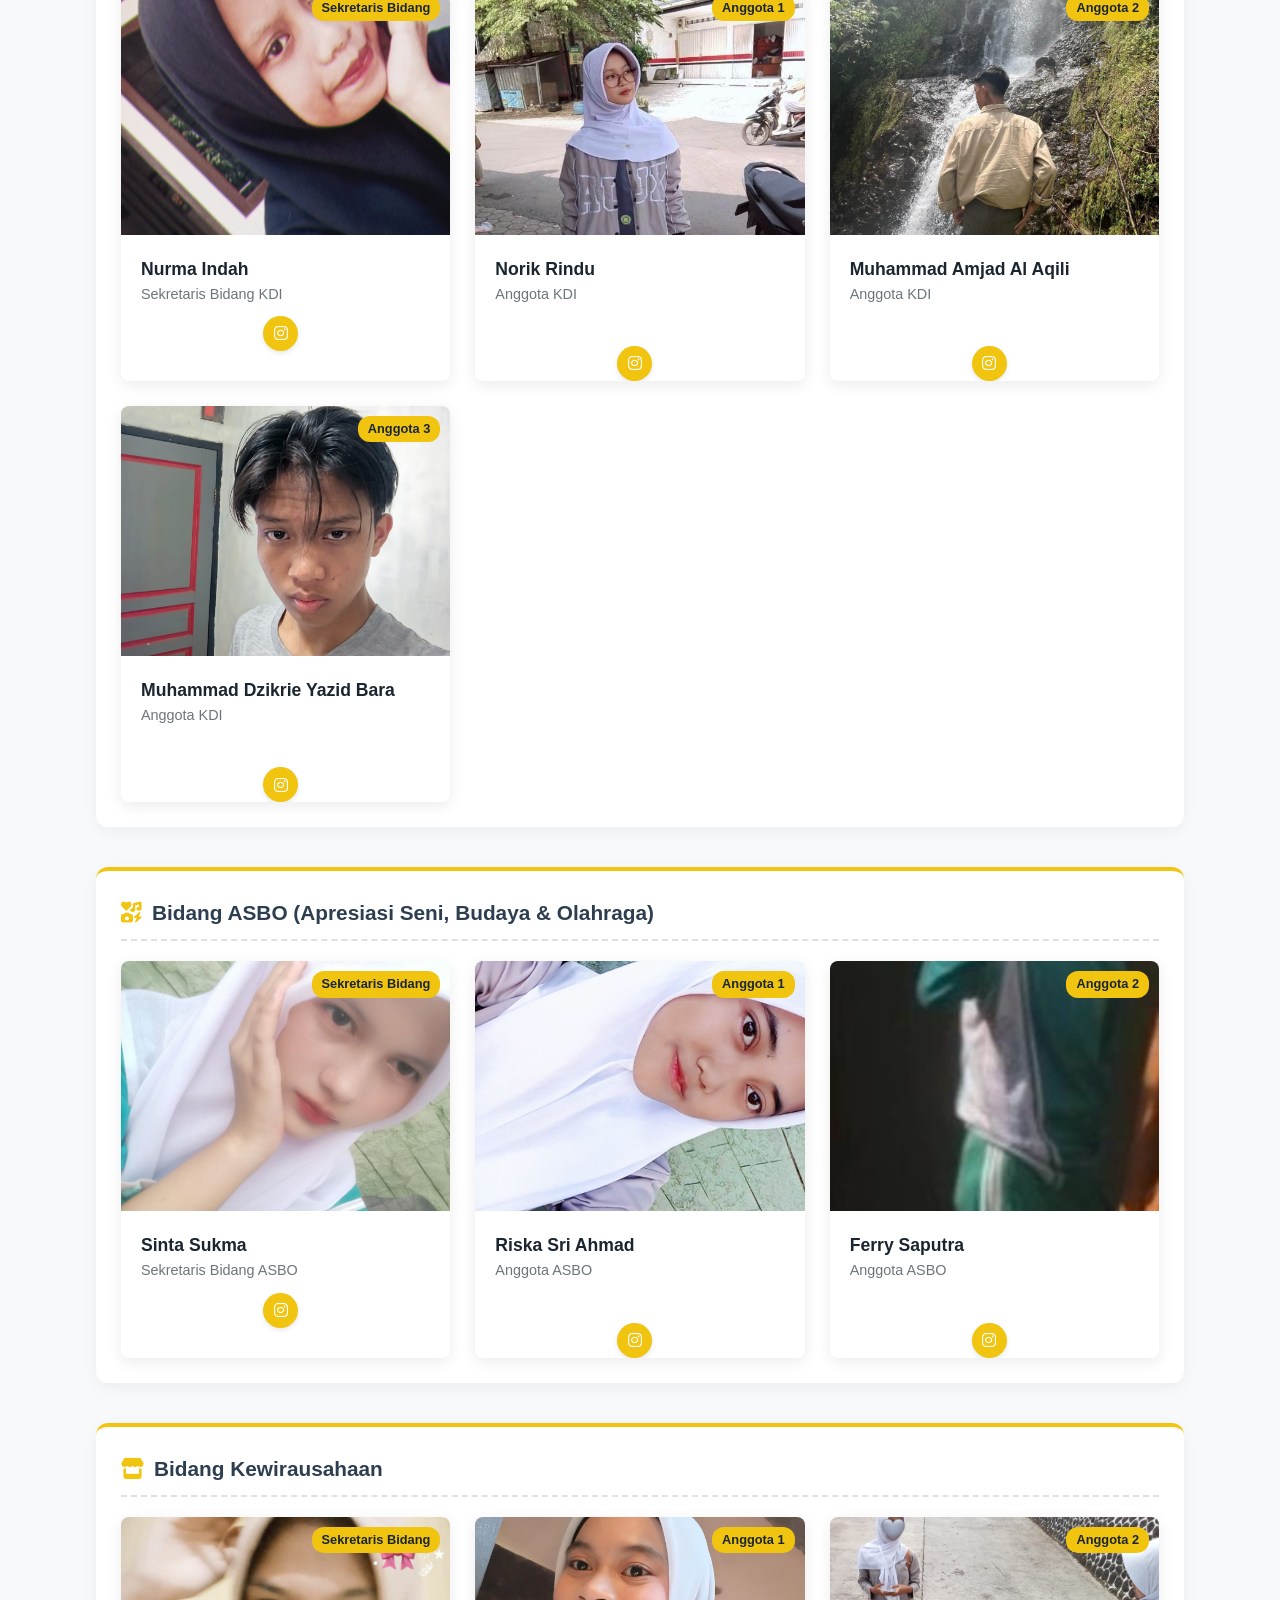
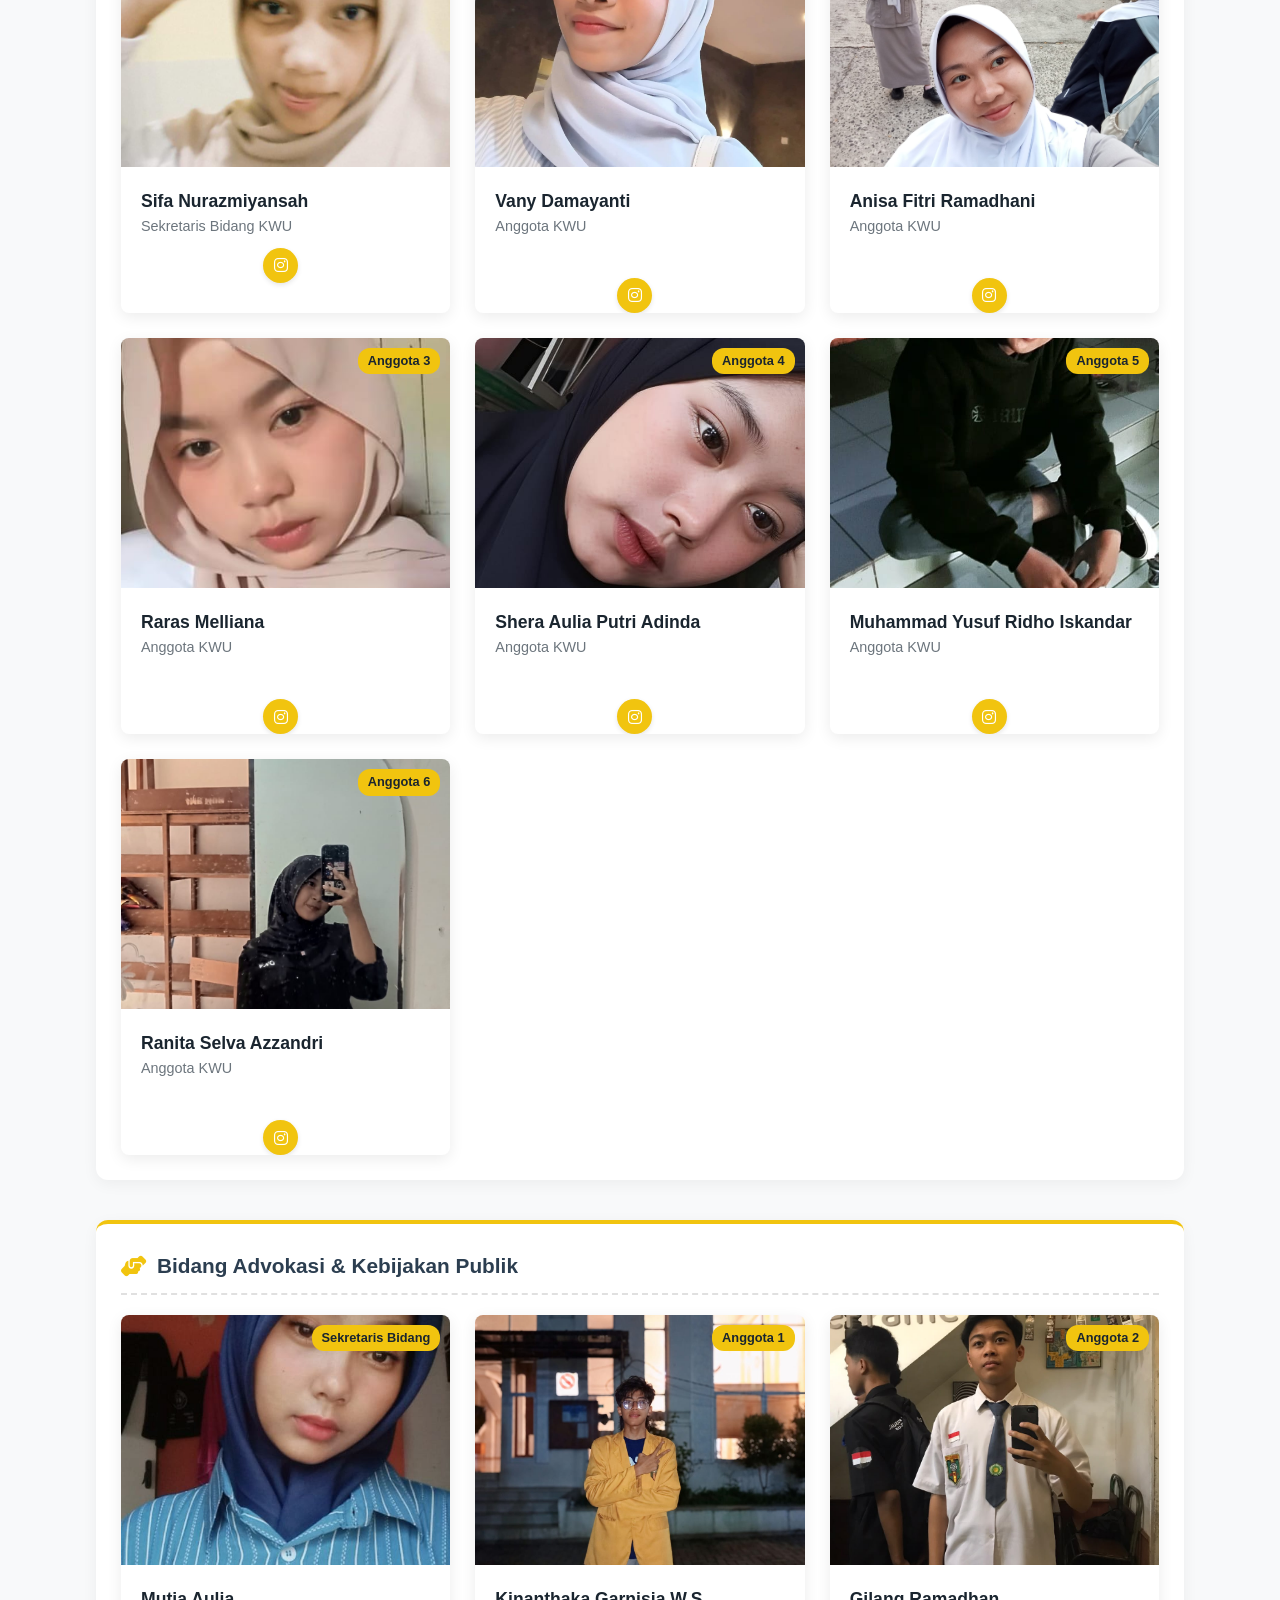
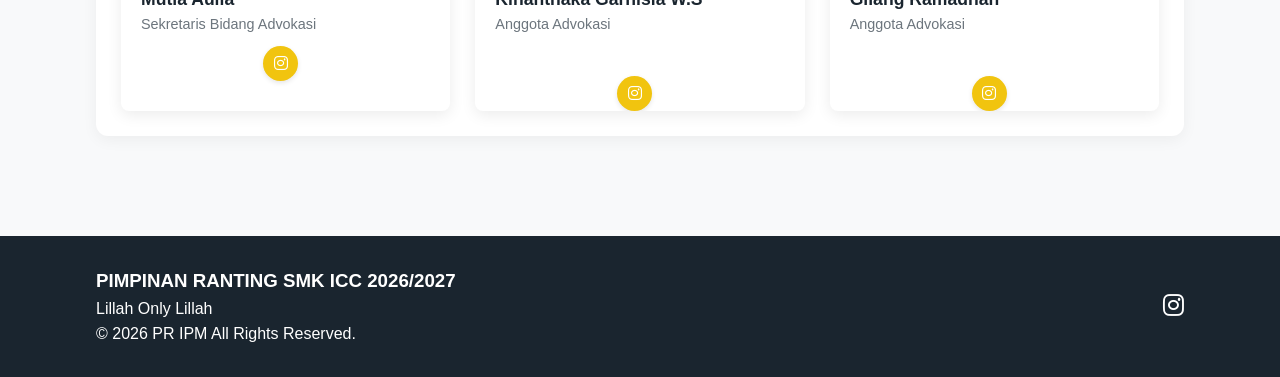
==== commit 109fc289: "Add files via upload" ====
--- a/index.html
+++ b/index.html
@@ -4,7 +4,7 @@
     <meta charset="UTF-8">
     <meta name="viewport" content="width=device-width, initial-scale=1.0">
     <title>PR IPM SMK ICC - Profil Organisasi</title>
-    <link rel="icon" type="image/png" sizes="32x32" href="images/logo">
+    <link rel="icon" type="image/png" sizes="32x32" href="images/logoke9999.png">
     <link rel="apple-touch-icon" sizes="180x180" href="images/logoke9999.png">
     <link rel="stylesheet" href="style.css">
     <link rel="stylesheet" href="https://cdnjs.cloudflare.com/ajax/libs/font-awesome/6.4.0/css/all.min.css">
@@ -274,7 +274,7 @@
                 <!-- 10. Kabid KWU -->
                 <div class="team-card">
                     <div class="team-img-wrapper">
-                        <img src="images/kabidkwu.png" alt="Kabid KWU">
+                        <img src="images/kabidkwu.jpeg" alt="Kabid KWU">
                         <span class="role-badge">Pimpinan 10</span>
                     </div>
                     <div class="team-info">
@@ -341,9 +341,9 @@
                         </div>
                     </div>
                     <!-- Anggota 1-5 -->
-                    <div class="team-card"><div class="team-img-wrapper"><img src="https://images.unsplash.com/photo-1507003211169-0a1dd7228f2d?auto=format&fit=crop&q=80&w=500" alt="Anggota 1"><span class="role-badge anggota-badge">Anggota 1</span></div><div class="team-info"><h3>Muzillah Hermana</h3><p class="position">Anggota Perkaderan</p></div>
-                <div class="social-links">
-                            <a href="https://www.instagram.com/namaprofilig_kamu" target="_blank" rel="noopener noreferrer">
+                    <div class="team-card"><div class="team-img-wrapper"><img src="images/angbidprka.jpeg" alt="Anggota 1"><span class="role-badge anggota-badge">Anggota 1</span></div><div class="team-info"><h3>Muzillah Hermana</h3><p class="position">Anggota Perkaderan</p></div>
+                <div class="social-links">
+                            <a href="https://www.instagram.com/Hermanamzlh" target="_blank" rel="noopener noreferrer">
                              <i class="fa-brands fa-instagram"></i>
                               </a>
                         </div>
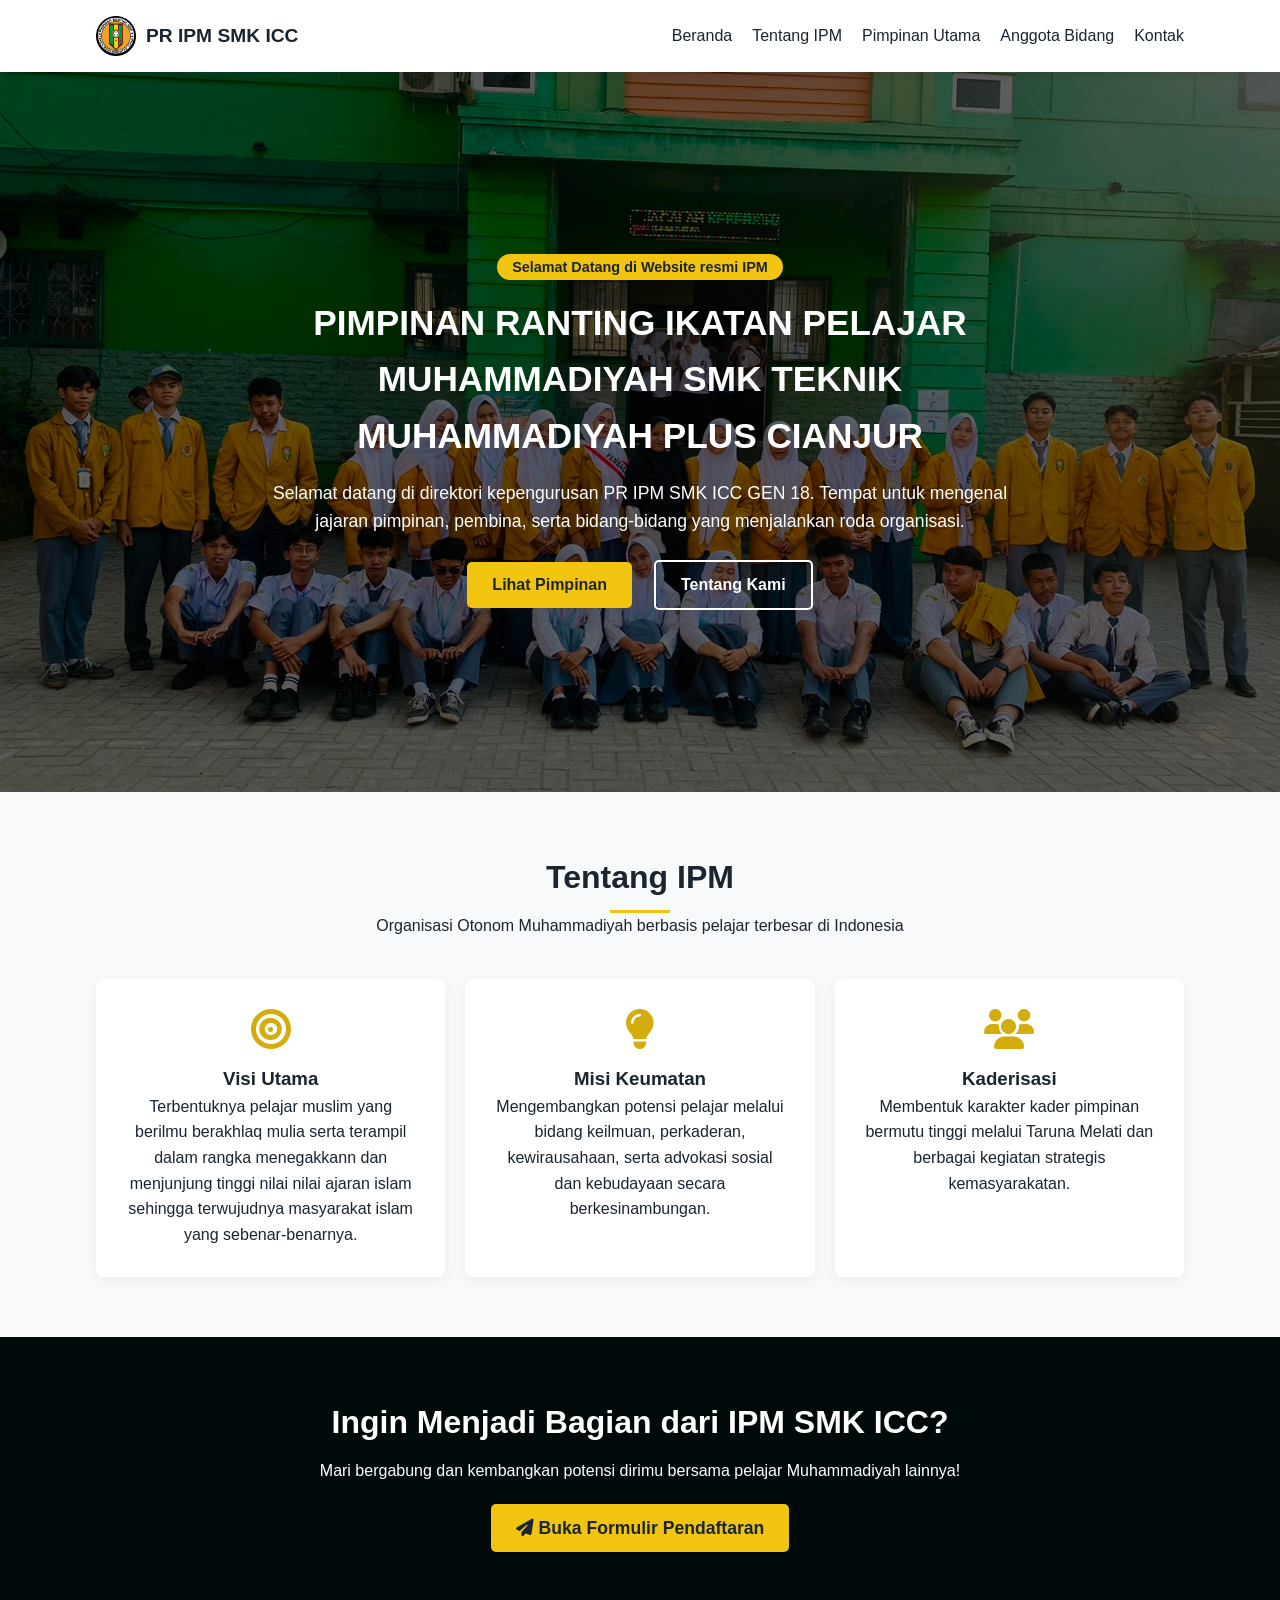
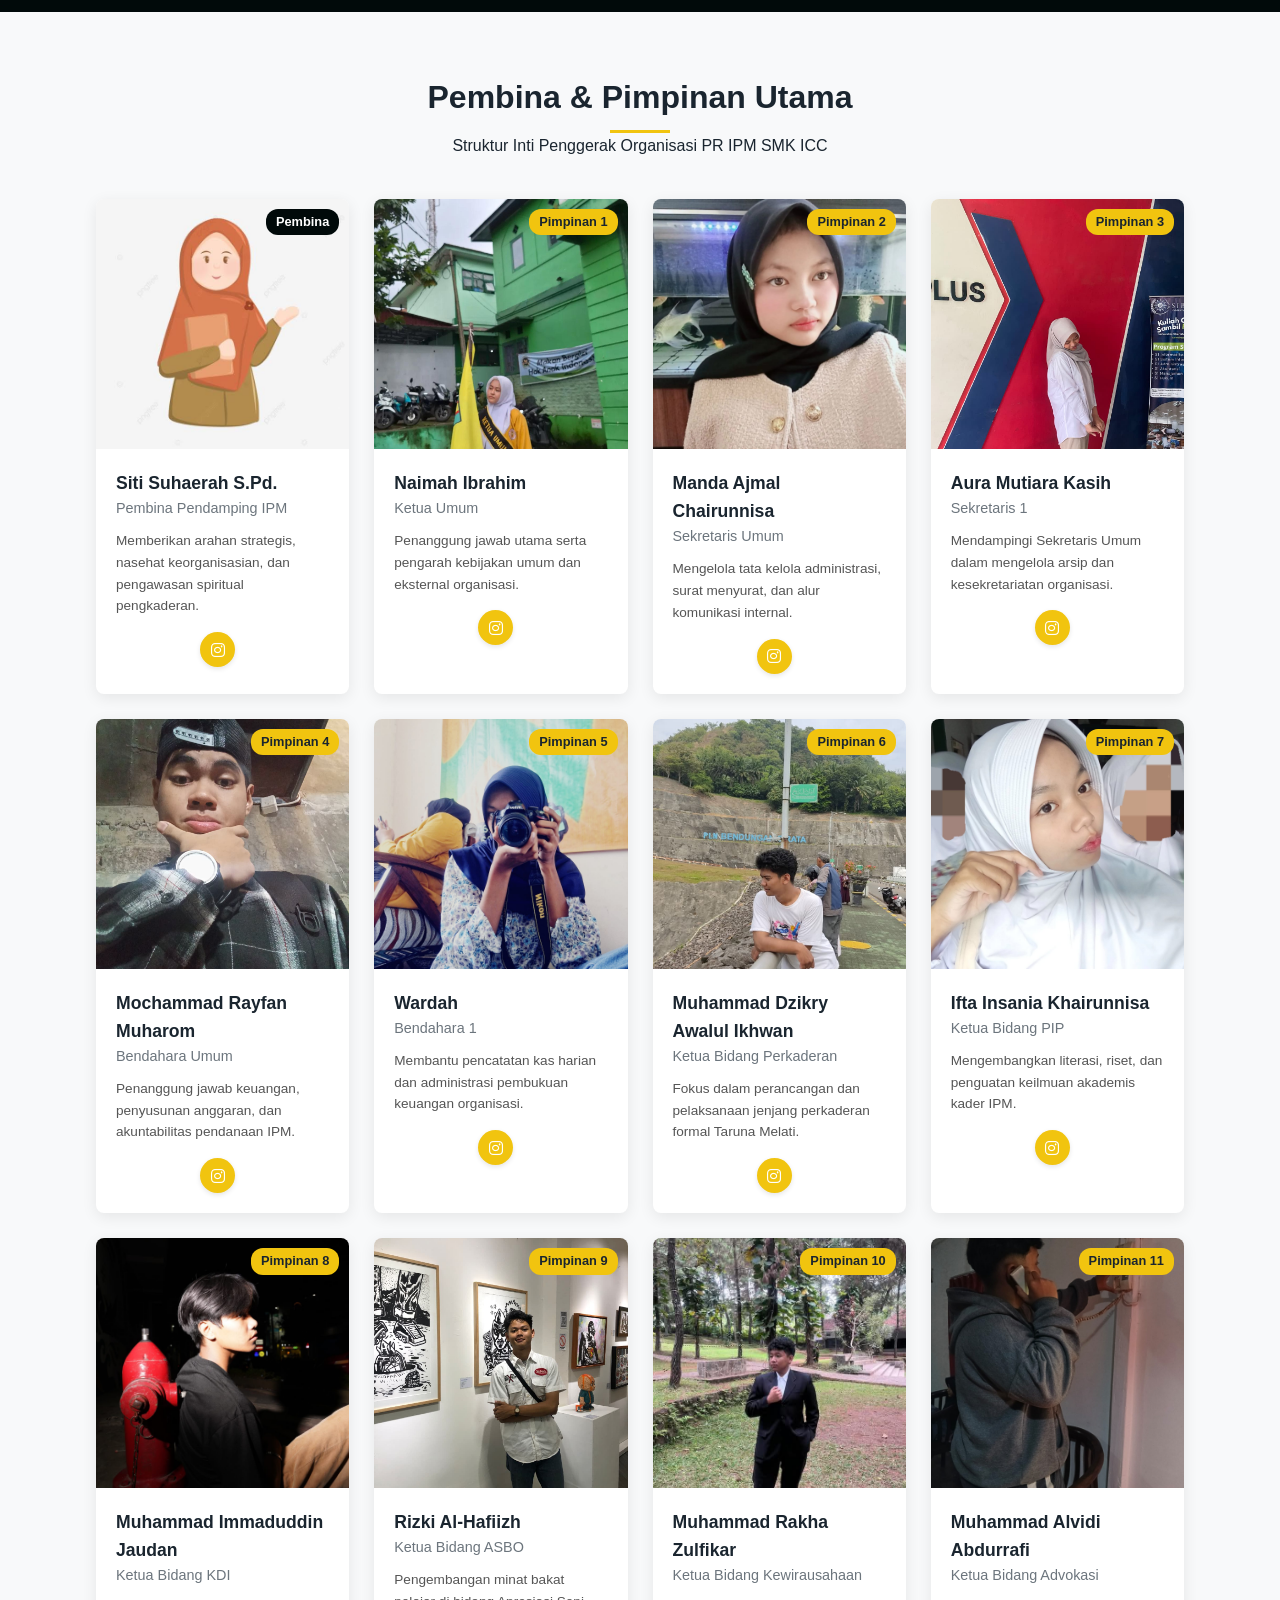
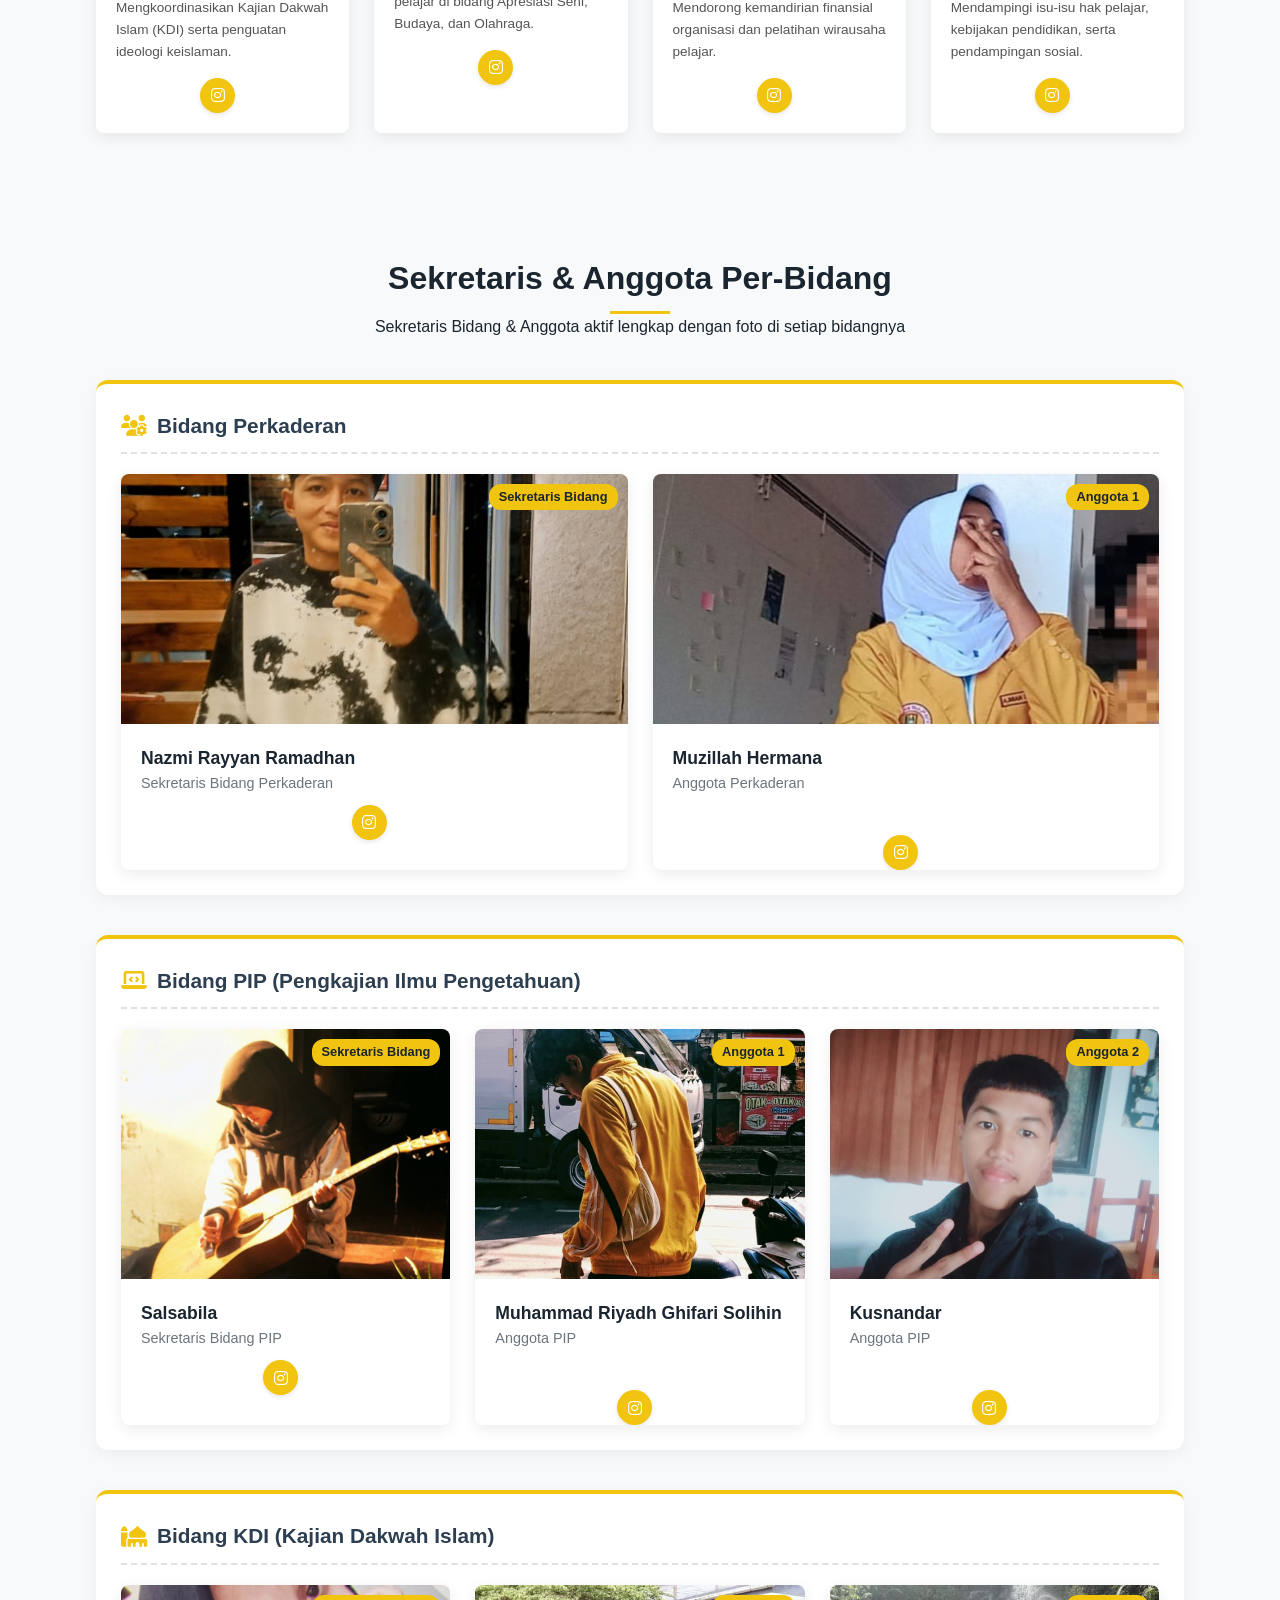
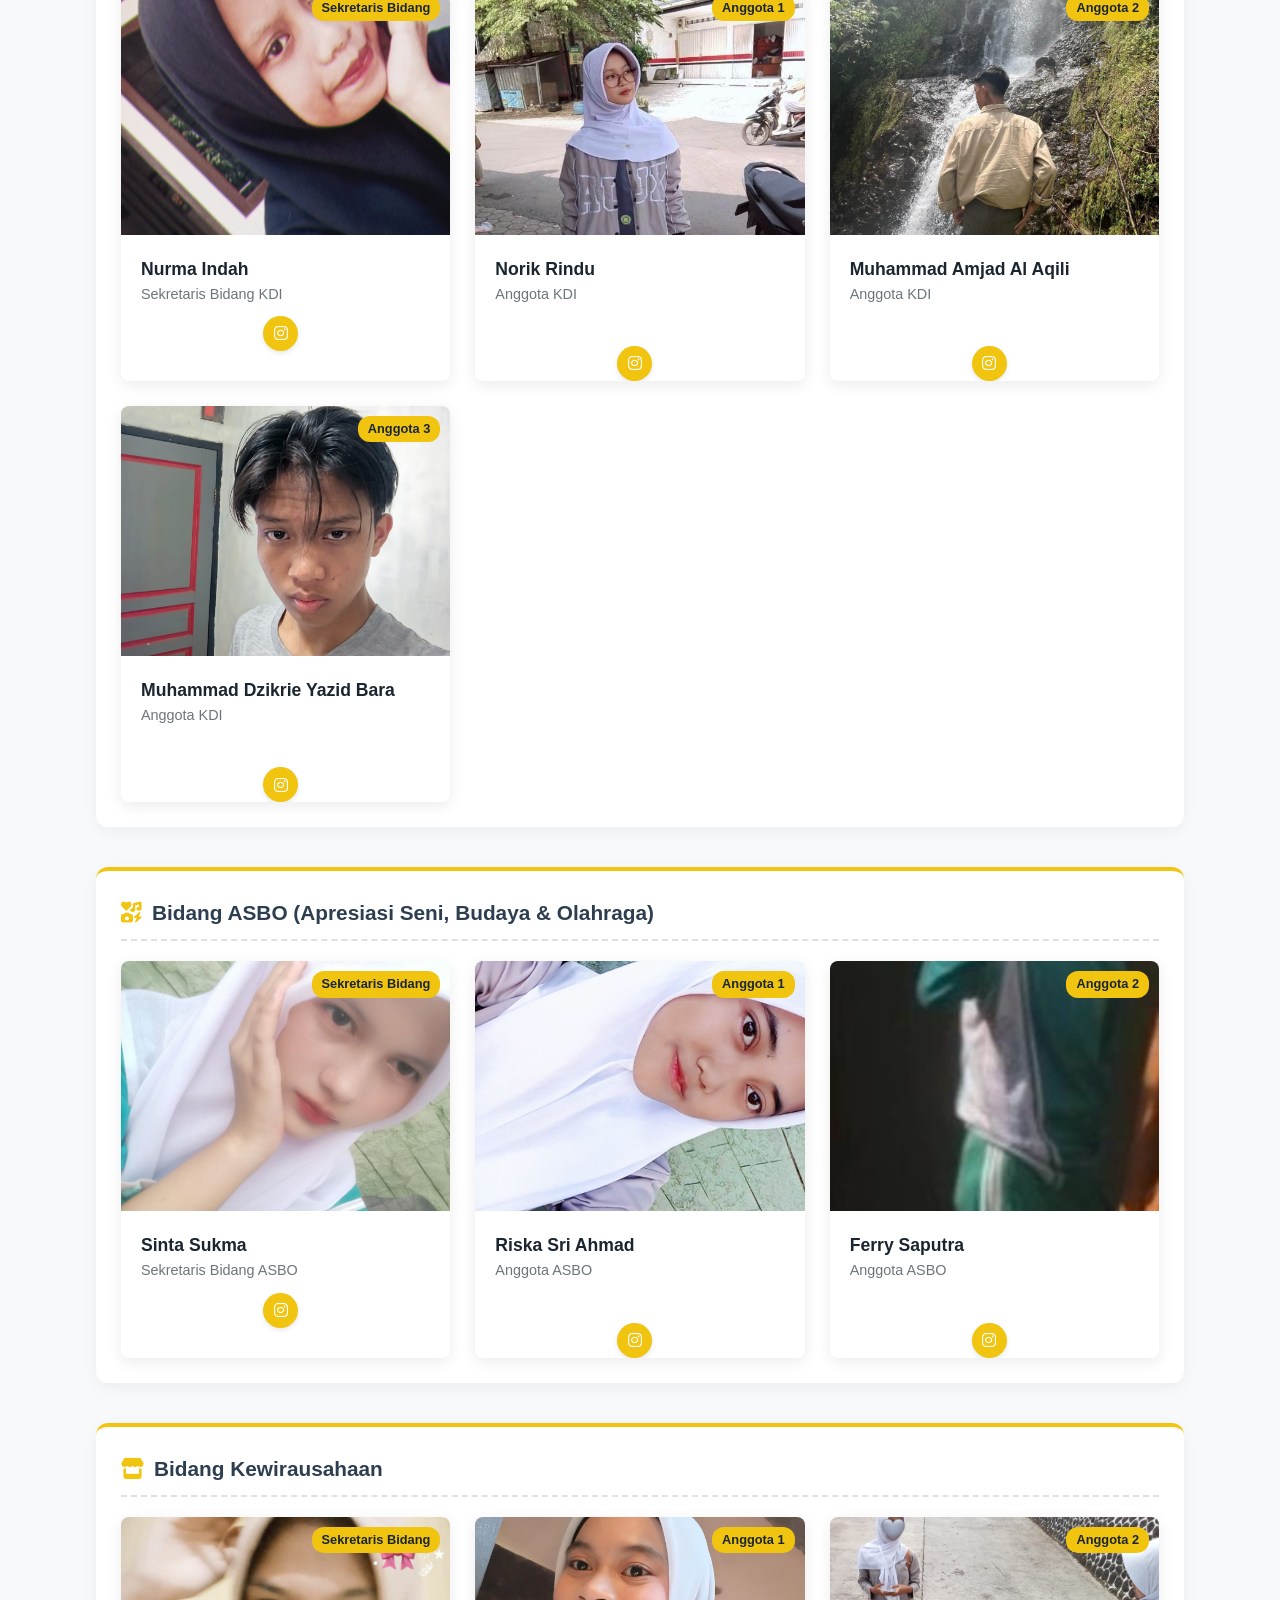
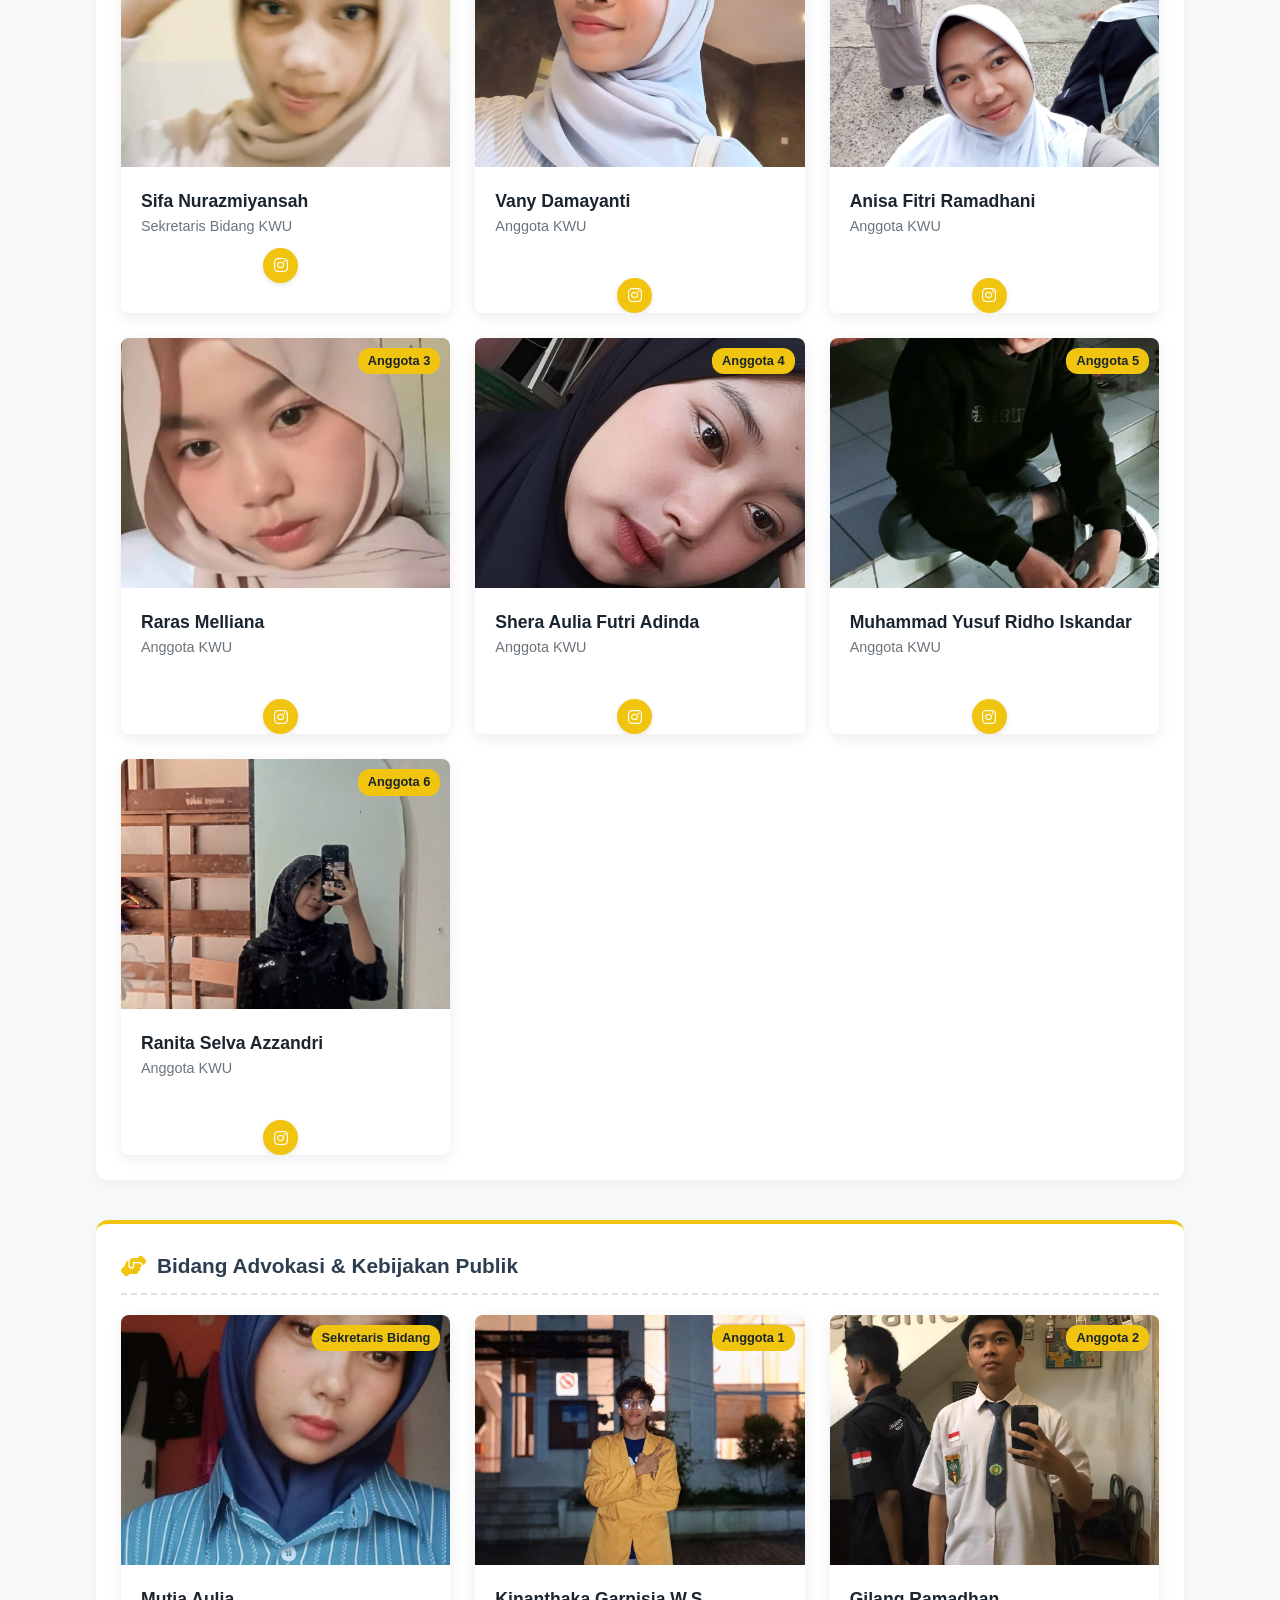
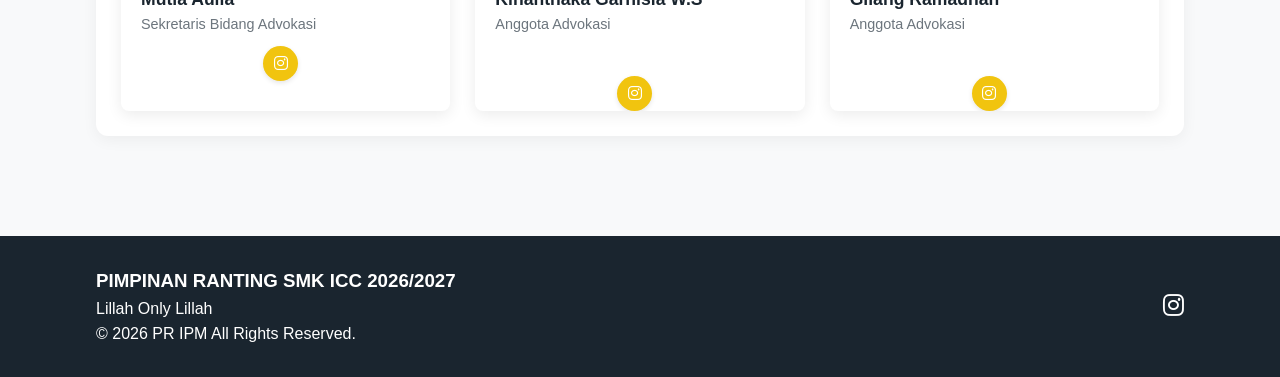
==== commit 70a5d24c: "Add files via upload" ====
--- a/index.html
+++ b/index.html
@@ -509,7 +509,7 @@
                               </a>
                         </div>
                 </div>
-                    <div class="team-card"><div class="team-img-wrapper"><img src="images/angbid4kwu.jpeg" alt="Anggota 4"><span class="role-badge anggota-badge">Anggota 4</span></div><div class="team-info"><h3>Shera Aulia Putri Adinda</h3><p class="position">Anggota KWU</p></div>
+                    <div class="team-card"><div class="team-img-wrapper"><img src="images/angbid4kwu.jpeg" alt="Anggota 4"><span class="role-badge anggota-badge">Anggota 4</span></div><div class="team-info"><h3>Shera Aulia Futri Adinda</h3><p class="position">Anggota KWU</p></div>
                 <div class="social-links">
                             <a href="https://www.instagram.com/namaprofilig_kamu" target="_blank" rel="noopener noreferrer">
                              <i class="fa-brands fa-instagram"></i>
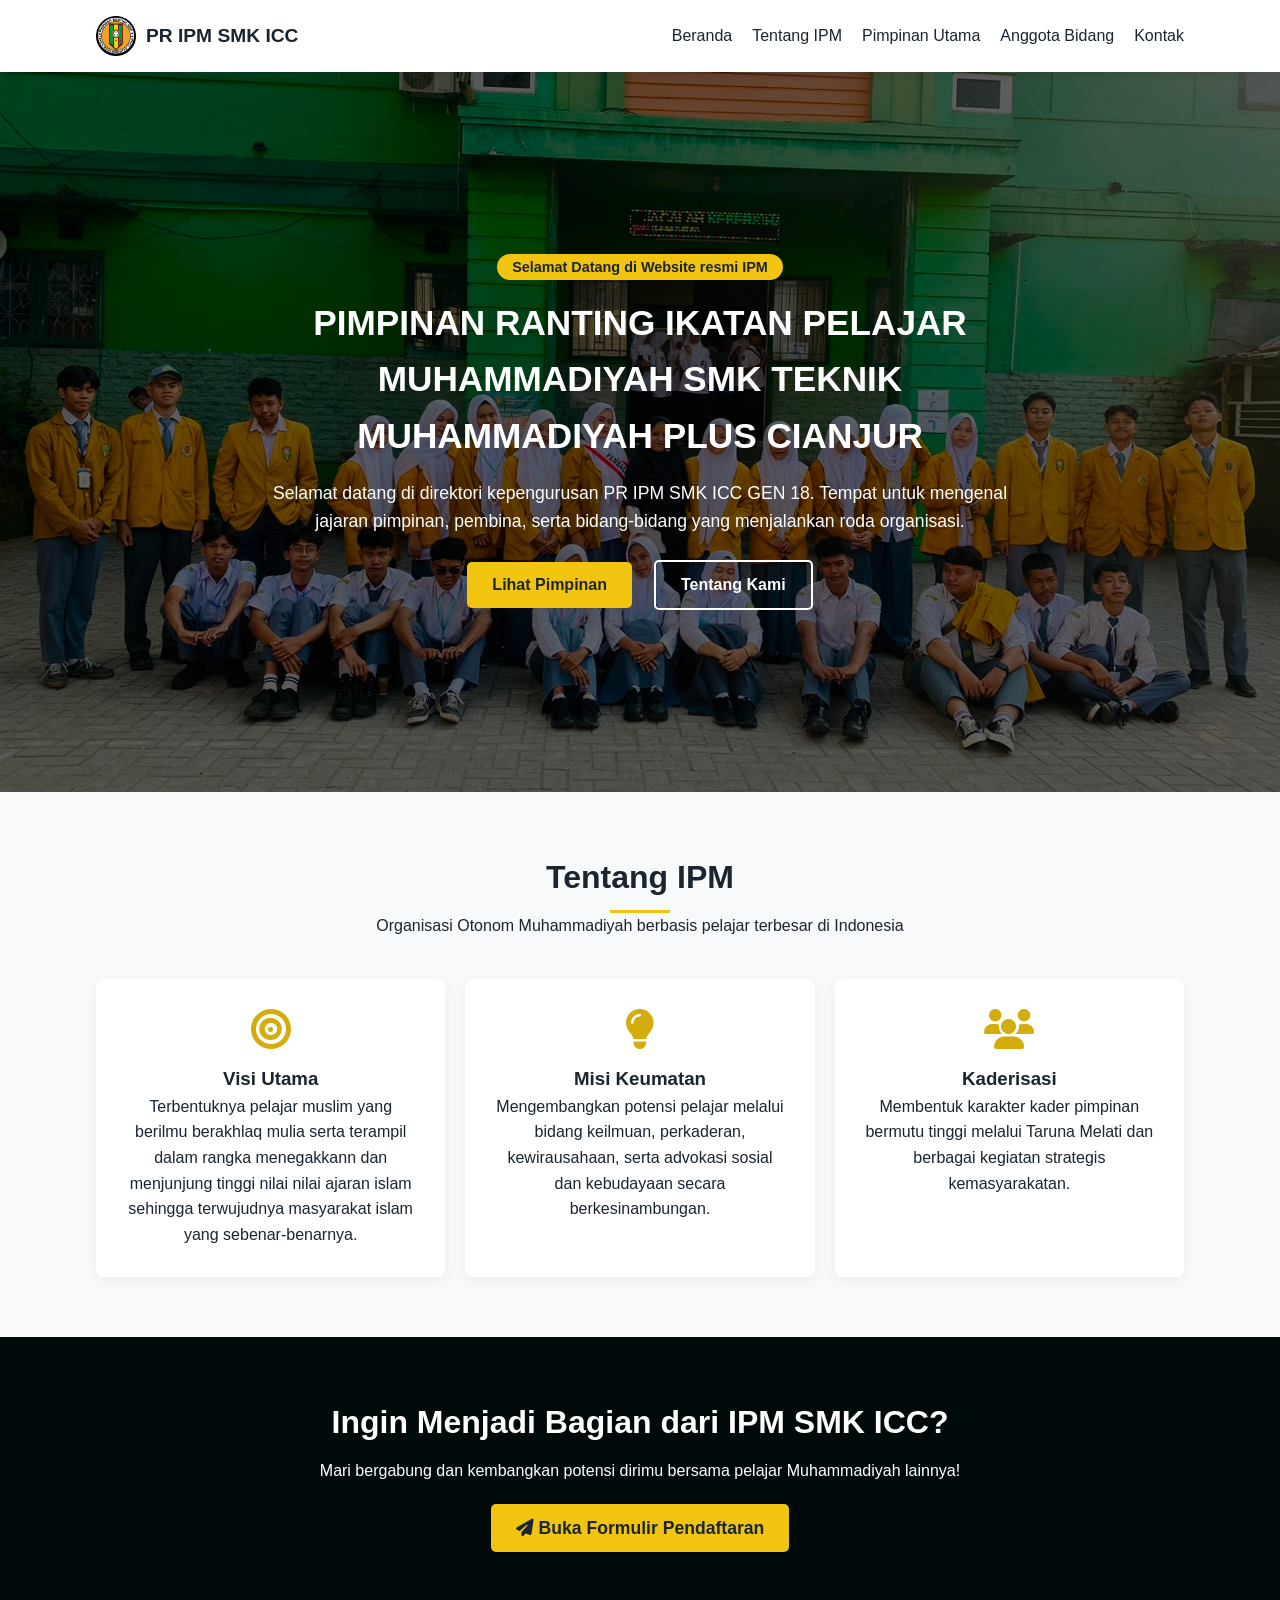
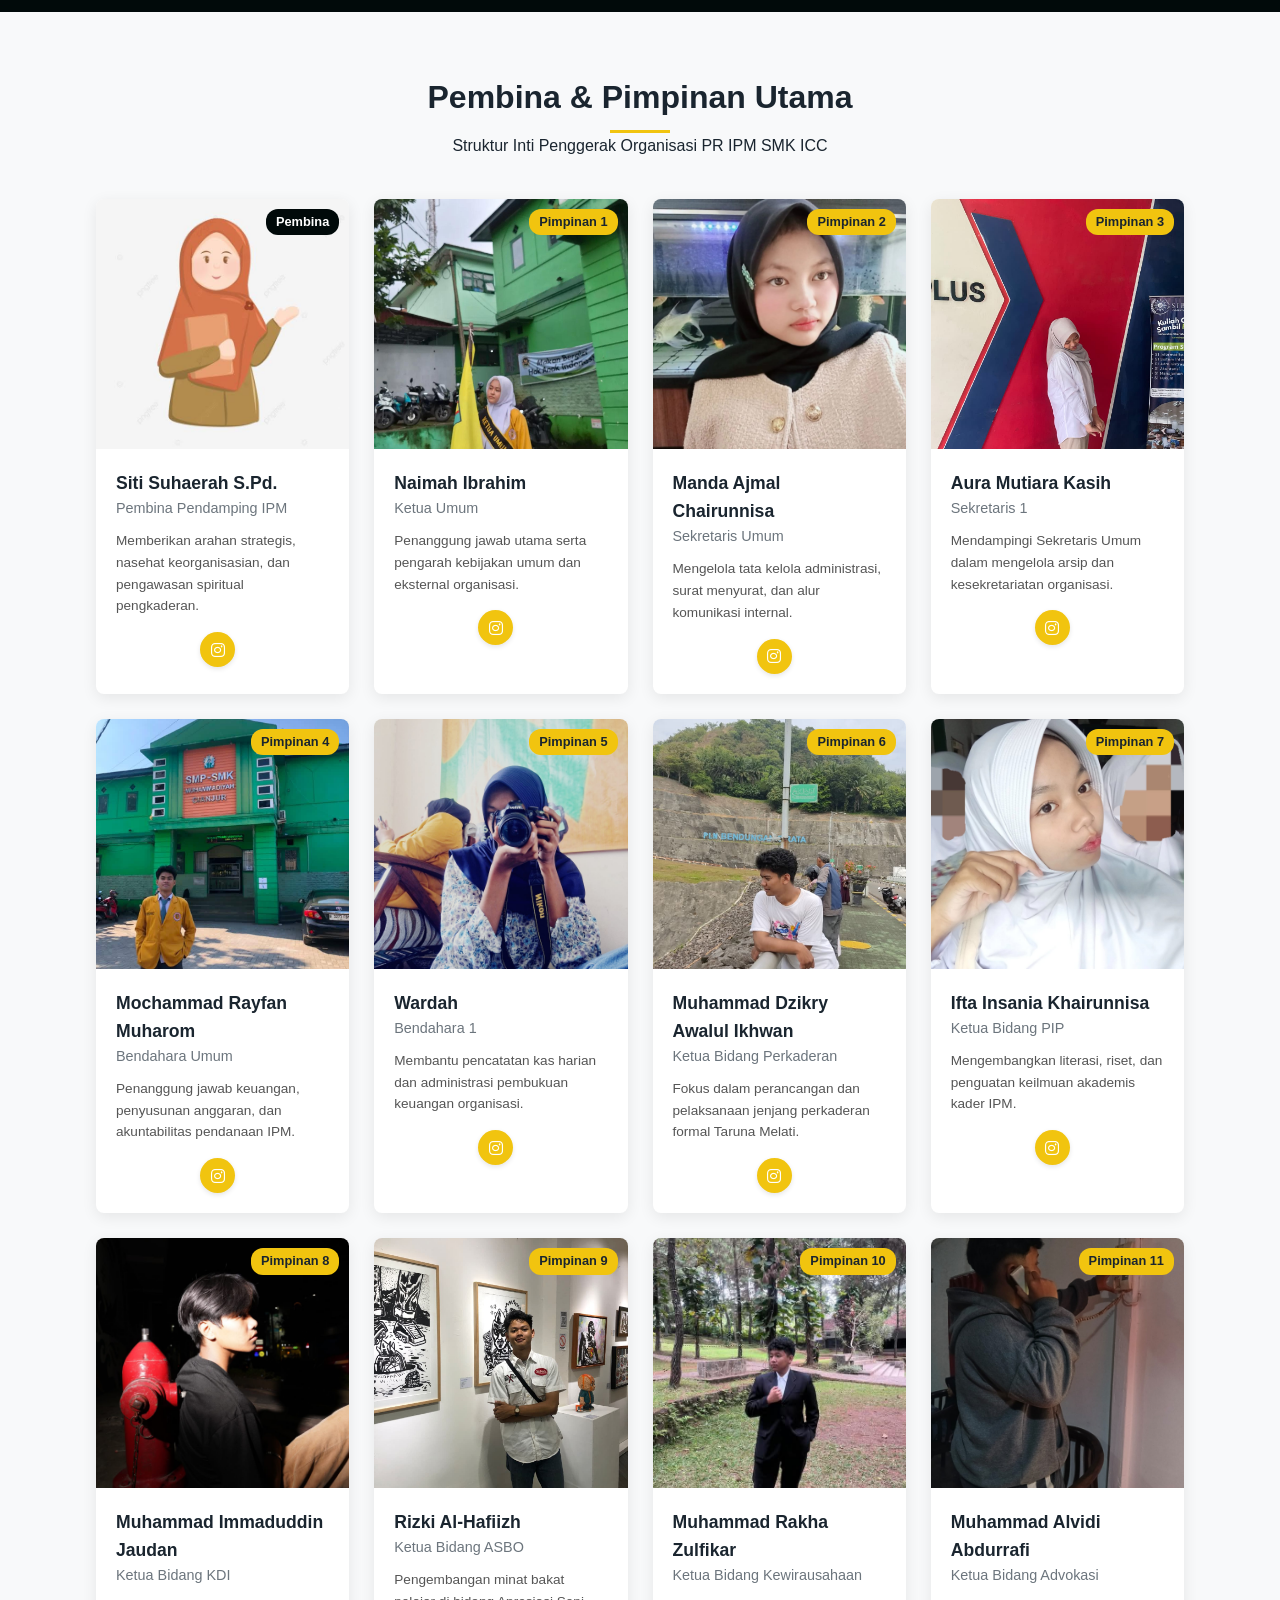
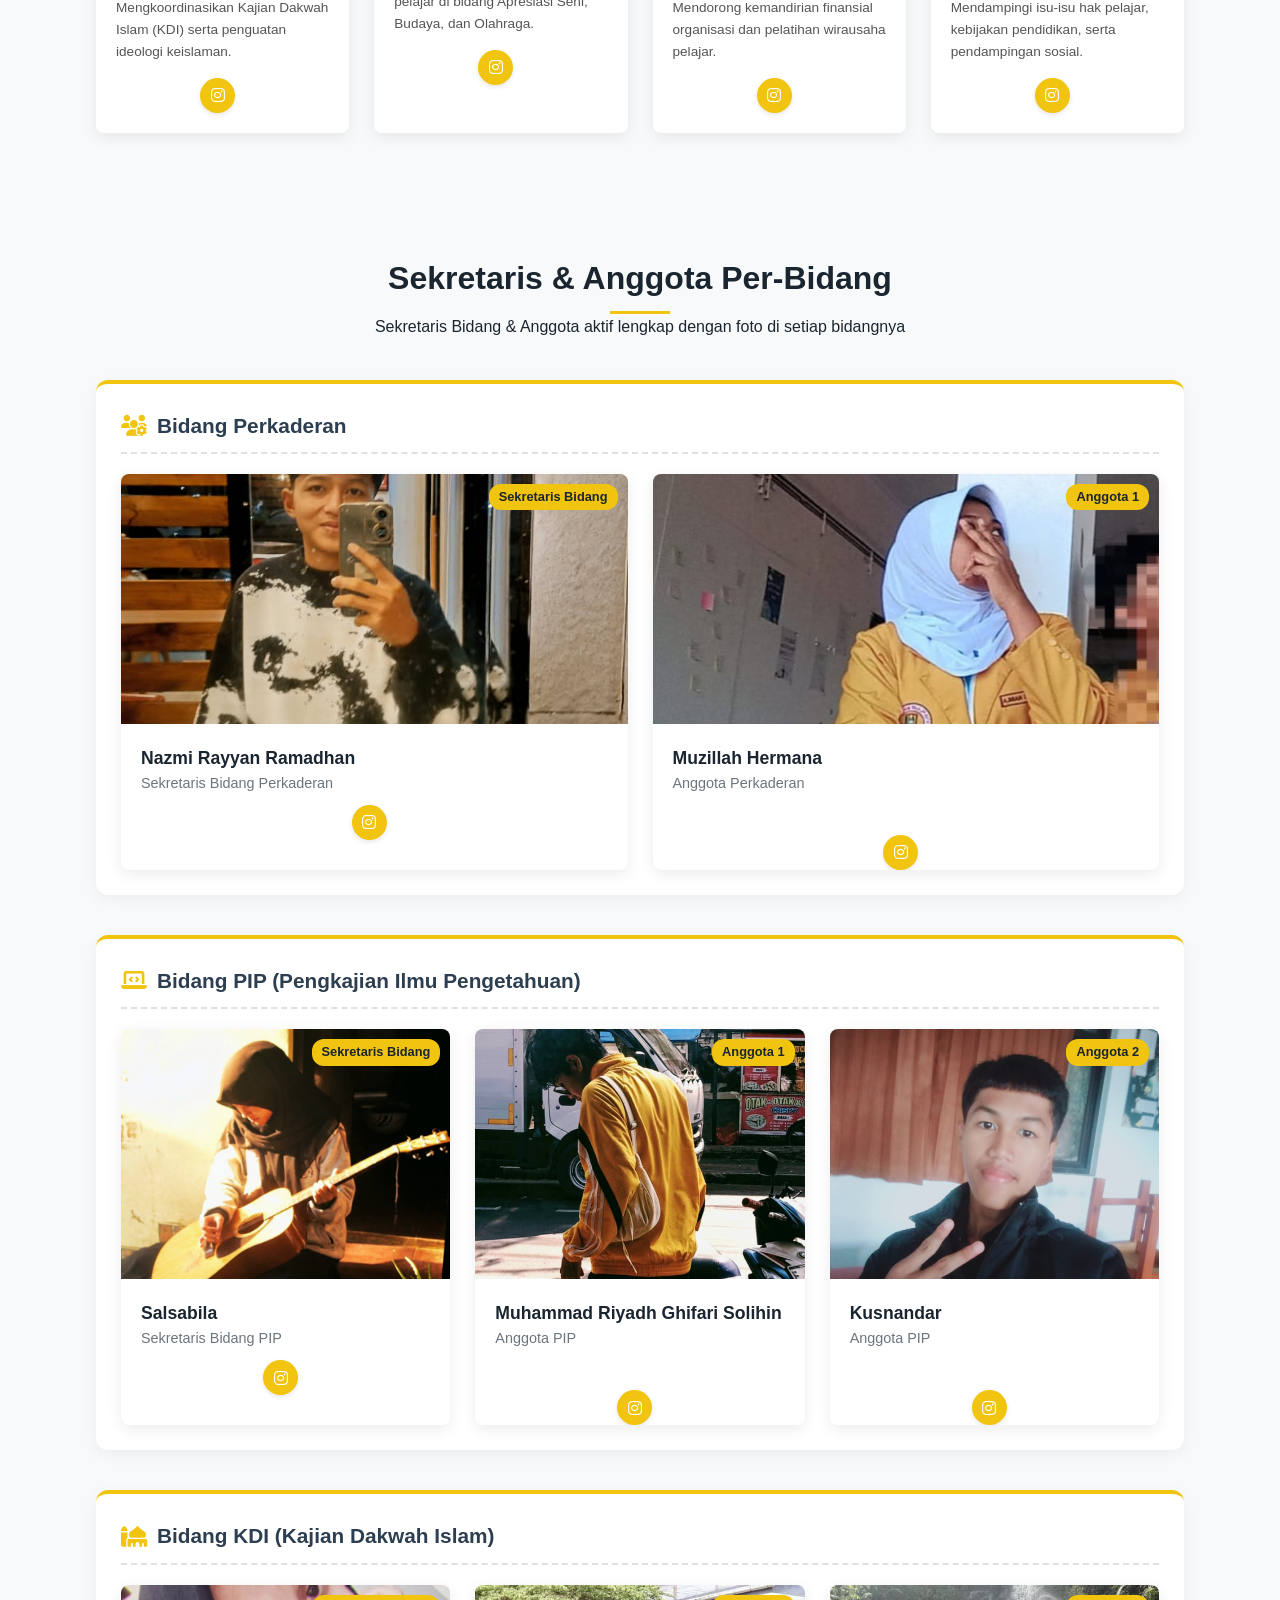
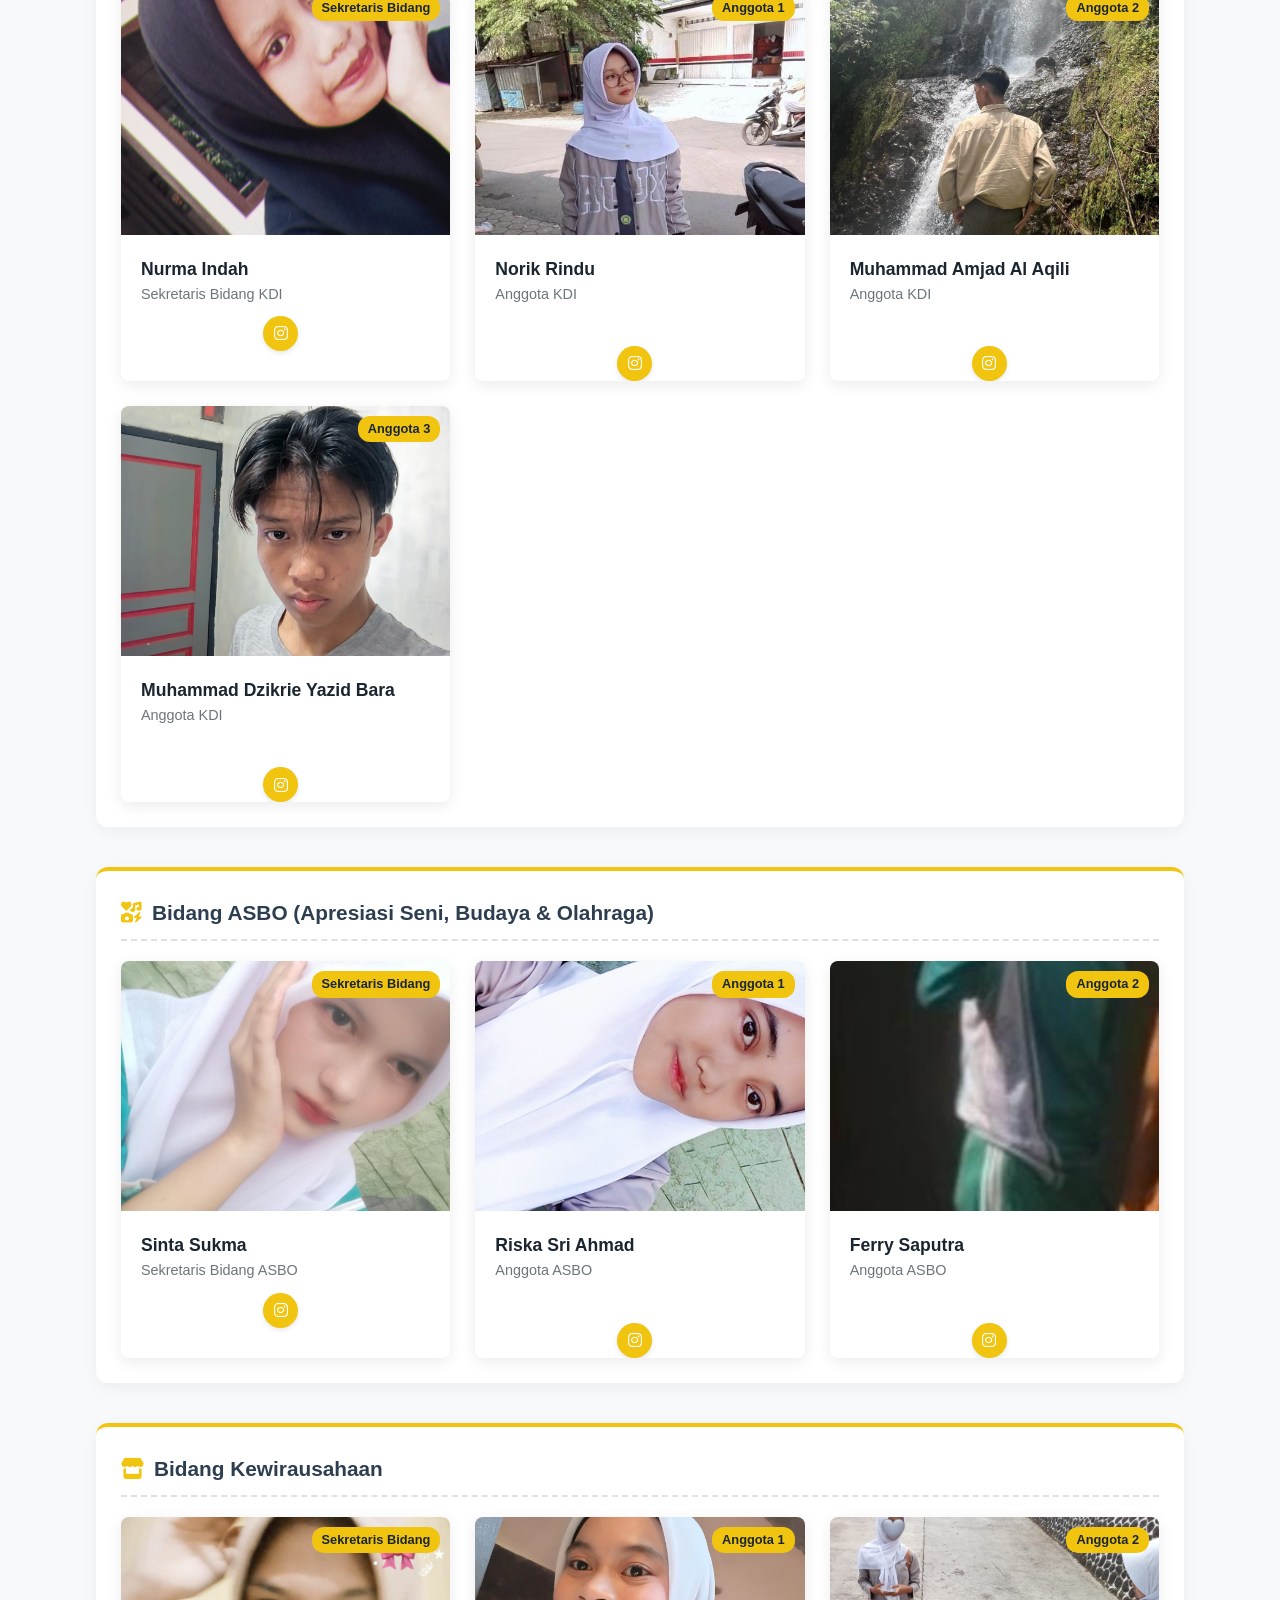
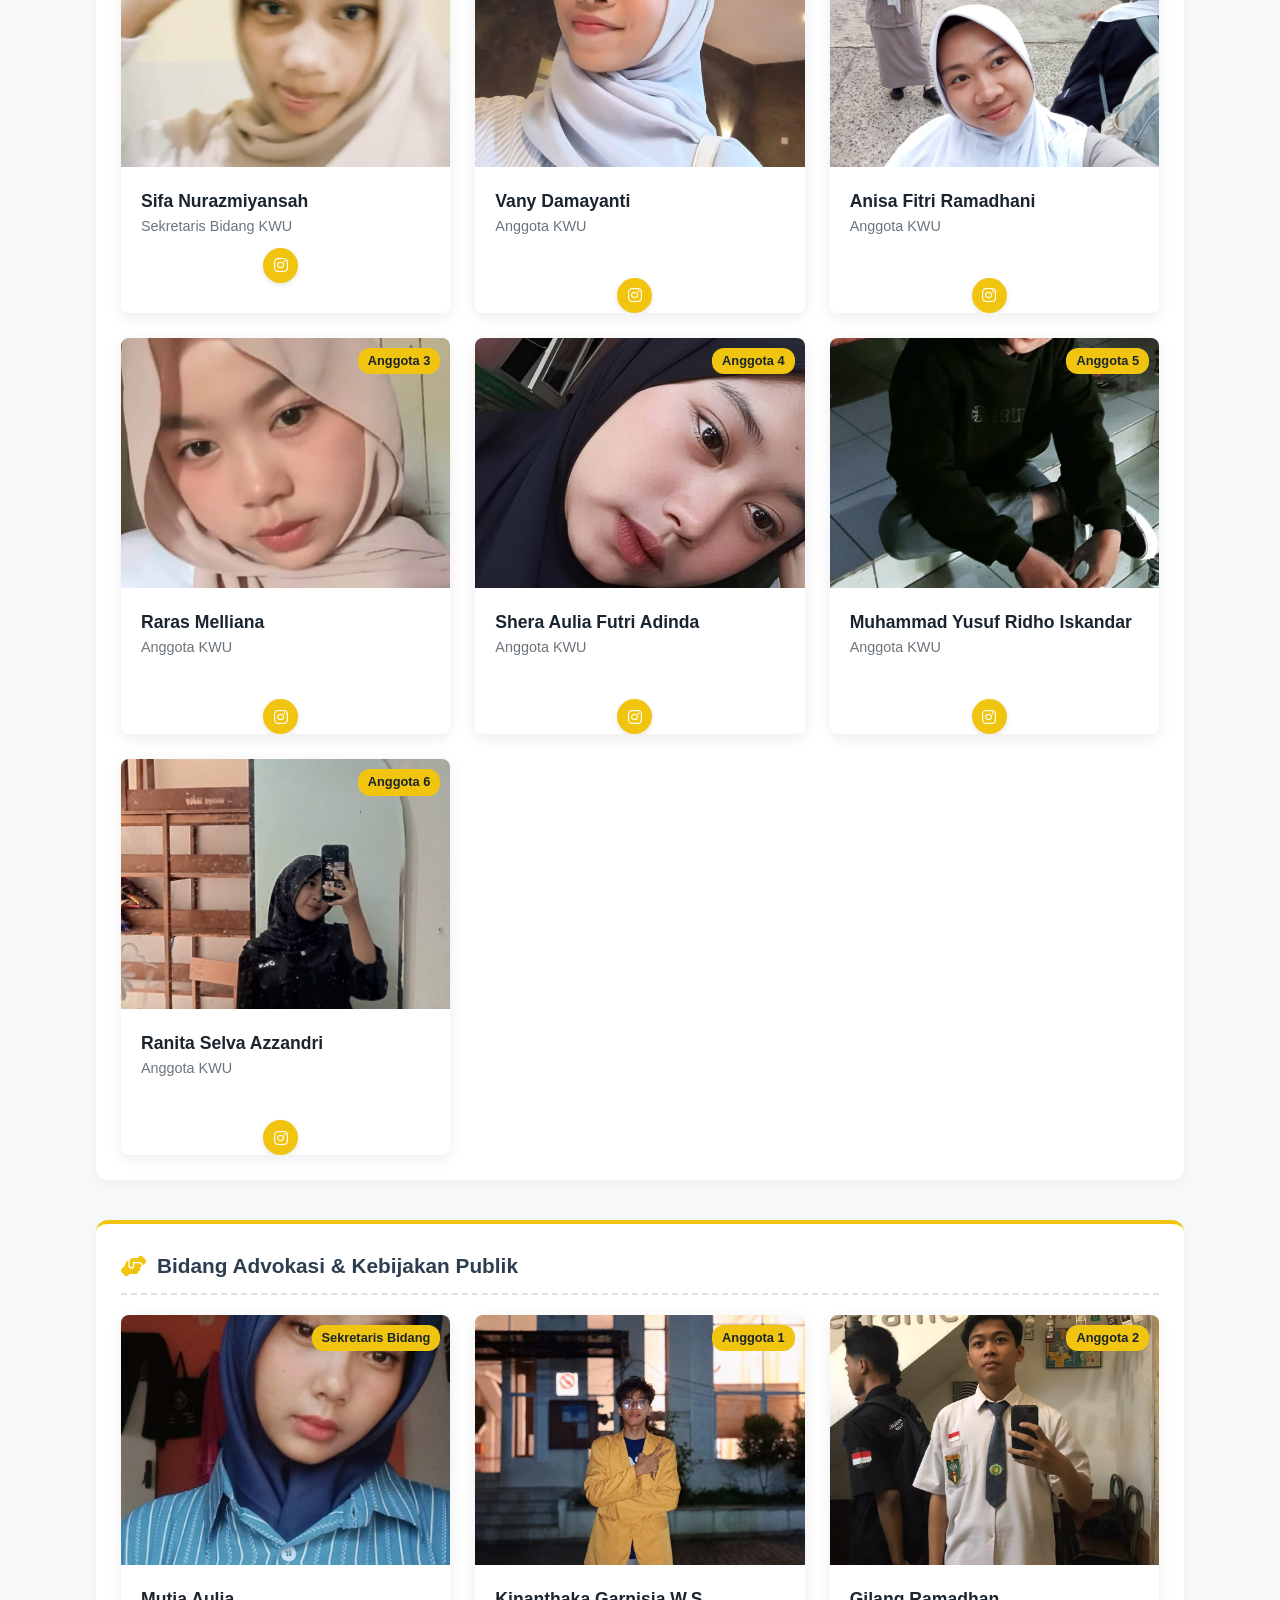
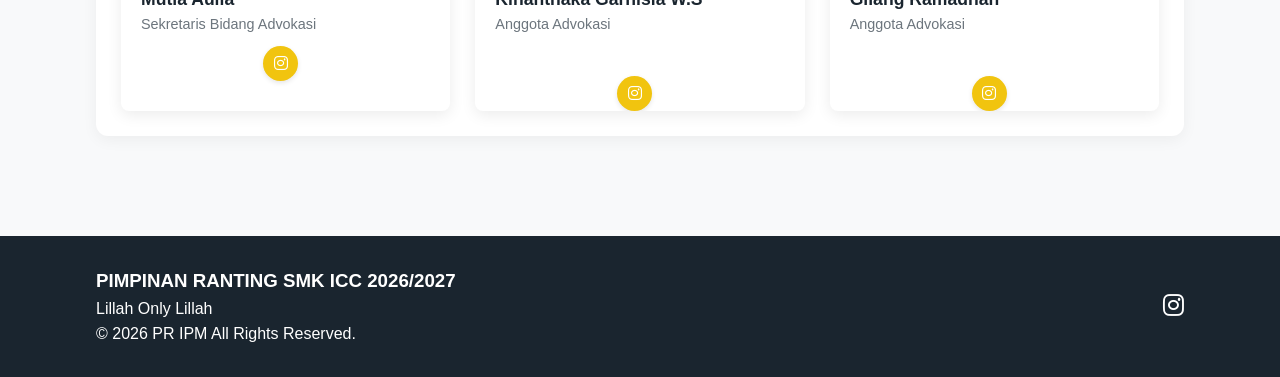
==== commit 8ae2b598: "Add files via upload" ====
--- a/index.html
+++ b/index.html
@@ -166,7 +166,7 @@
                 <!-- 4. Bendahara Umum -->
                 <div class="team-card">
                     <div class="team-img-wrapper">
-                        <img src="images/bendumganteng.jpeg" alt="Bendahara Umum">
+                        <img src="images/bendumgantengbgt.jpeg" alt="Bendahara Umum">
                         <span class="role-badge">Pimpinan 4</span>
                     </div>
                     <div class="team-info">
--- a/style.css
+++ b/style.css
@@ -49,7 +49,7 @@
     gap: 10px;
     font-size: 1.2rem;
     font-weight: bold;
-    color: var(--dark);
+    
 }
 
 .logo-icon {
